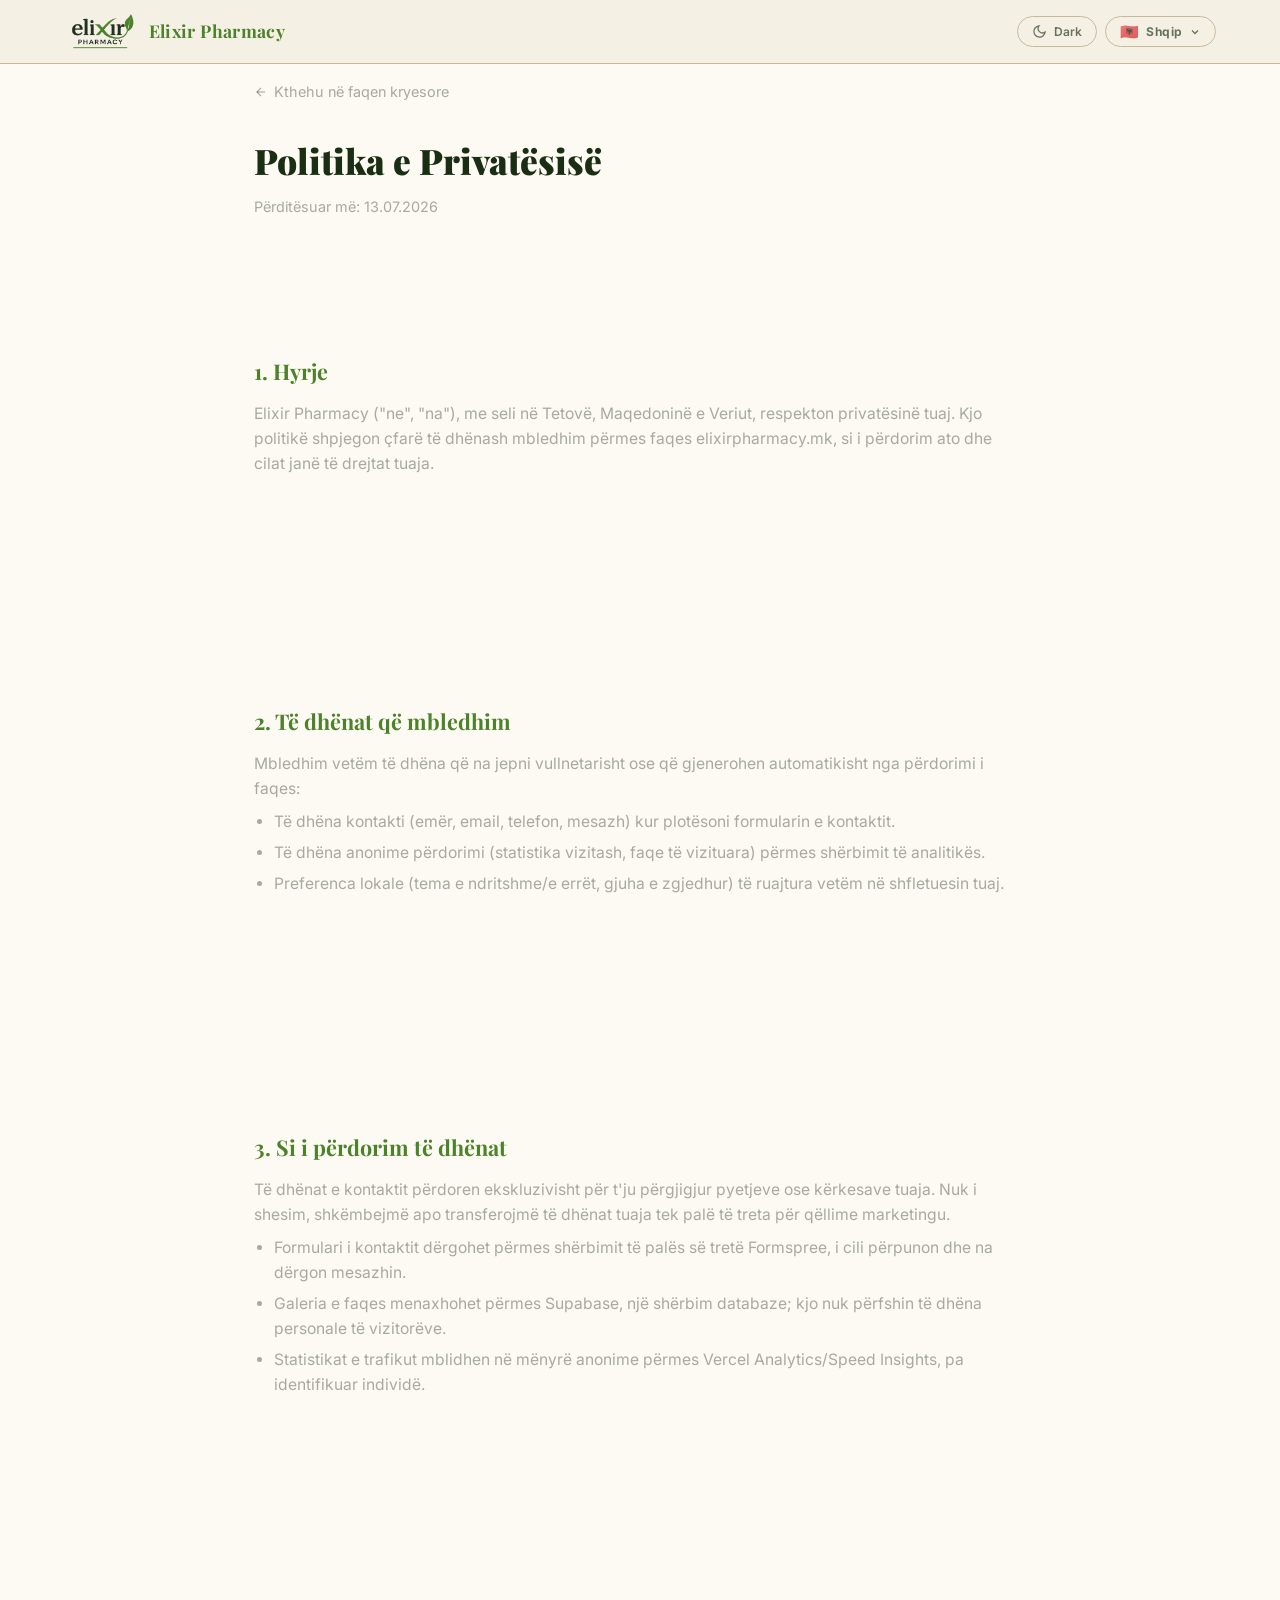
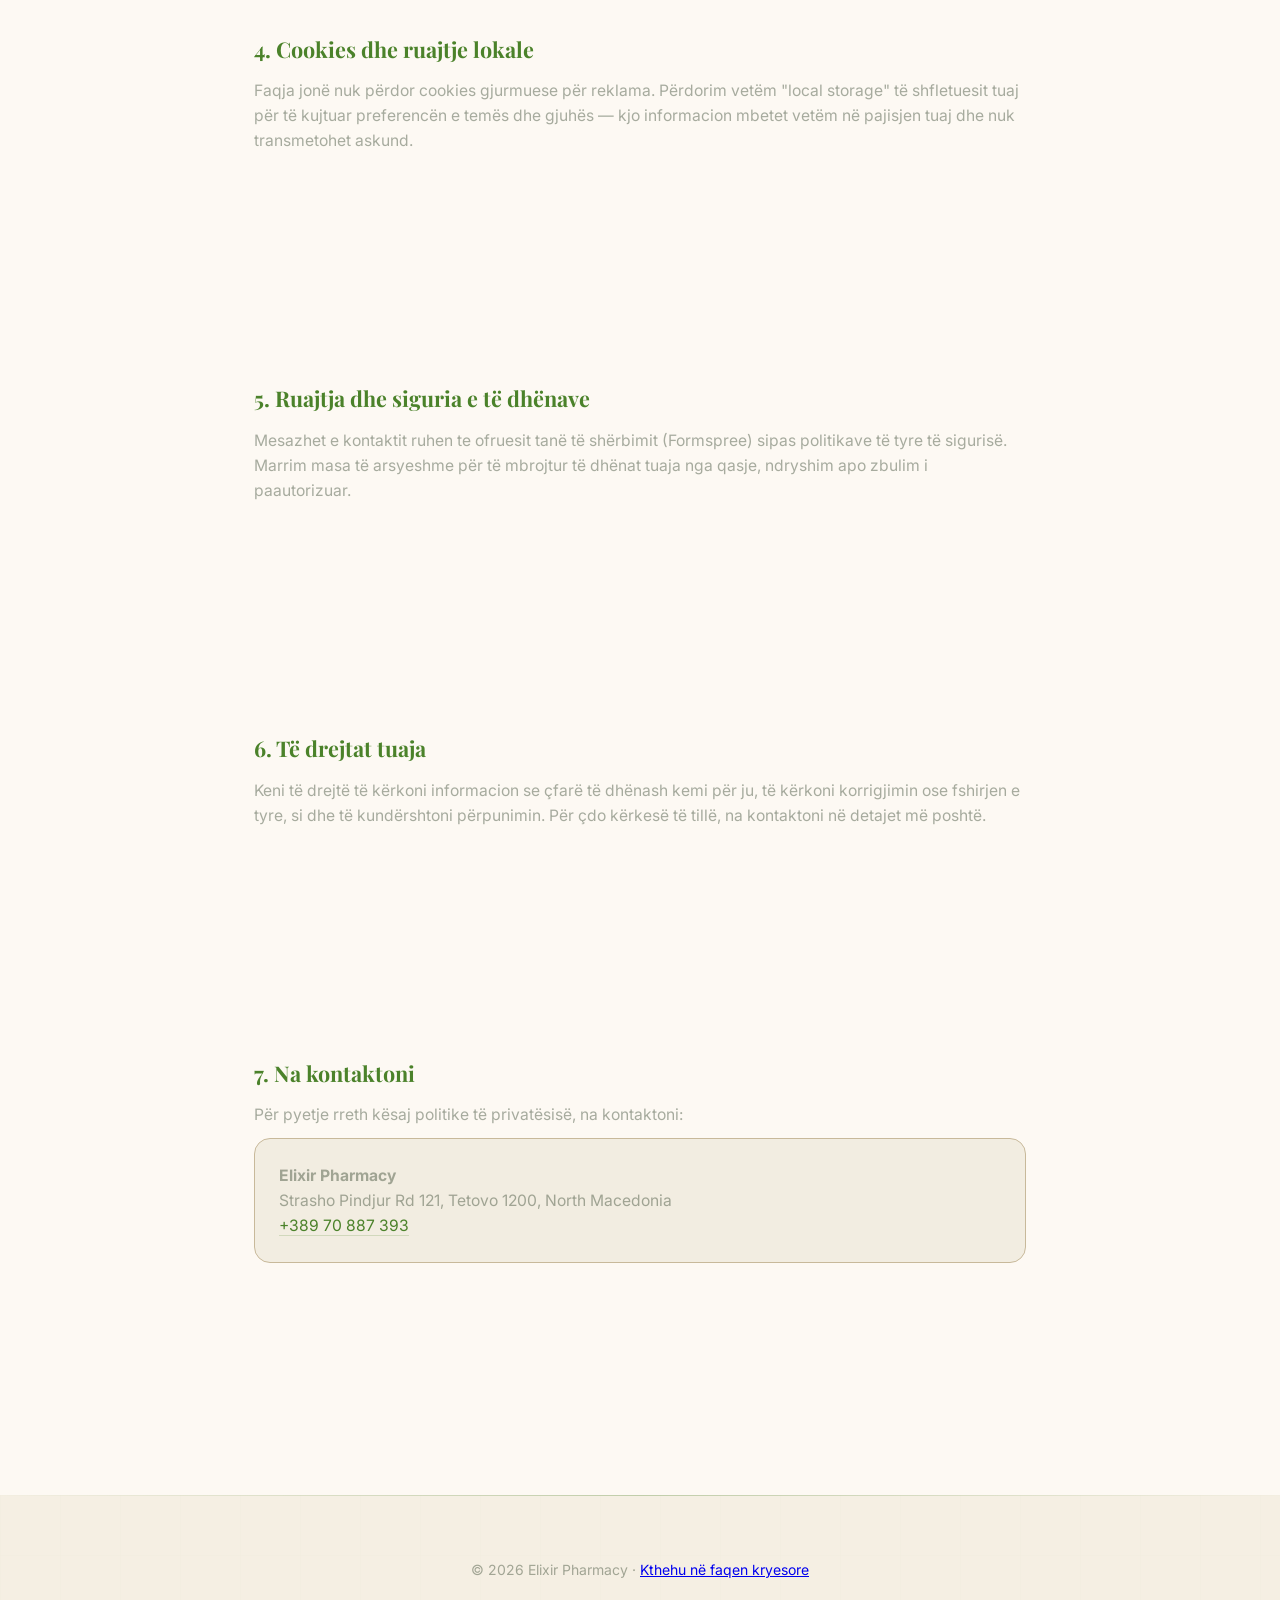
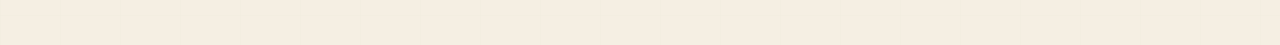
==== privacy-policy.html @ bea4450f "Create privacy-policy.html with shared CSS/JS and fixed logo" ====
<!DOCTYPE html>
<html lang="sq">
<head>
  <meta charset="UTF-8" />
  <meta name="viewport" content="width=device-width, initial-scale=1.0" />
  <title>Politika e Privatësisë | Elixir Pharmacy</title>
  <meta name="description" content="Politika e privatësisë e Elixir Pharmacy - Tetovë." />
  <link rel="canonical" href="https://elixirpharmacy.mk/privacy-policy" />
  <meta name="robots" content="index, follow" />

  <link rel="icon" type="image/png" href="/images/logo-light.png" />

  <link rel="preconnect" href="https://fonts.googleapis.com" />
  <link rel="preconnect" href="https://fonts.gstatic.com" crossorigin />
  <link href="https://fonts.googleapis.com/css2?family=Playfair+Display:wght@400;700;900&family=Inter:wght@300;400;500;600;700&display=swap" rel="stylesheet" />
  <script defer src="/_vercel/insights/script.js"></script>
  <script defer src="/_vercel/speed-insights/script.js"></script>

  <!-- Apply saved theme immediately to avoid flash -->
  <script>
    (function() {
      const t = localStorage.getItem('elixir-theme') || 'light';
      if (t === 'light') document.documentElement.classList.add('light');
    })();
  </script>

  <link rel="stylesheet" href="style.css" />
  <style>
    /* Privacy page specific styles */
    main.privacy-main {
      max-width: 820px;
      margin: 0 auto;
      padding: 80px 24px 100px;
    }
    .page-title {
      font-size: 2.2rem;
      font-weight: 900;
      margin-bottom: 6px;
    }
    .page-updated { color: var(--text-muted); font-size: 0.9rem; margin-bottom: 40px; }
    section.policy-block { margin-bottom: 36px; }
    section.policy-block h2 {
      font-family: 'Playfair Display', serif;
      font-size: 1.35rem;
      color: var(--gold);
      margin-bottom: 12px;
    }
    section.policy-block p, section.policy-block li { color: var(--text-muted); font-size: 0.98rem; }
    section.policy-block ul { padding-left: 20px; margin-top: 8px; }
    section.policy-block li { margin-bottom: 6px; }
    section.policy-block a { color: var(--gold); text-decoration: none; border-bottom: 1px solid var(--gold-tint-20); }
    section.policy-block a:hover { border-color: var(--gold); }
    .privacy-contact-card {
      background: var(--card-bg);
      border: 1px solid var(--border);
      border-radius: 16px;
      padding: 24px;
      margin-top: 10px;
    }
    .back-link {
      display: inline-flex;
      align-items: center;
      gap: 6px;
      margin-bottom: 30px;
      color: var(--text-muted);
      text-decoration: none;
      font-size: 0.9rem;
      transition: color 0.2s;
    }
    .back-link:hover { color: var(--gold); }
    @media (max-width: 600px) {
      .page-title { font-size: 1.7rem; }
    }
  </style>
</head>
<body>

<!-- NAVBAR -->
<nav id="navbar">
  <div class="nav-inner">
    <a href="/" class="nav-logo">
      <img class="logo-dark" src="images/logo-dark.png" alt="Elixir Pharmacy logo" />
      <img class="logo-light" src="images/logo-light.png" alt="Elixir Pharmacy logo" />
      <span>Elixir Pharmacy</span>
    </a>
    <div class="nav-controls">
      <button id="theme-toggle" onclick="toggleTheme()" aria-label="Toggle theme">
        <svg class="sun-icon" width="15" height="15" viewBox="0 0 24 24" fill="none" stroke="currentColor" stroke-width="2">
          <circle cx="12" cy="12" r="4"/>
          <path d="M12 2v2M12 20v2M4.93 4.93l1.41 1.41M17.66 17.66l1.41 1.41M2 12h2M20 12h2M6.34 17.66l-1.41 1.41M19.07 4.93l-1.41 1.41"/>
        </svg>
        <svg class="moon-icon" width="15" height="15" viewBox="0 0 24 24" fill="none" stroke="currentColor" stroke-width="2">
          <path d="M21 12.79A9 9 0 1 1 11.21 3 7 7 0 0 0 21 12.79z"/>
        </svg>
        <span class="theme-label" id="theme-label">Dark</span>
      </button>
      <div id="lang-dropdown">
        <button id="lang-btn" onclick="toggleLangMenu()" aria-haspopup="true" aria-expanded="false">
          <span class="flag" id="lang-flag">🇦🇱</span>
          <span class="lang-label" id="lang-current">Shqip</span>
          <svg class="chevron" viewBox="0 0 24 24" fill="none" stroke="currentColor" stroke-width="2.5"><path d="m6 9 6 6 6-6"/></svg>
        </button>
        <div id="lang-menu" role="menu">
          <button onclick="setLang('sq')" class="active" data-lang="sq"><span>🇦🇱</span> Shqip — SQ</button>
          <div class="lang-divider"></div>
          <button onclick="setLang('mk')" data-lang="mk"><span>🇲🇰</span> Македонски — MK</button>
          <div class="lang-divider"></div>
          <button onclick="setLang('en')" data-lang="en"><span>🇬🇧</span> English — EN</button>
          <div class="lang-divider"></div>
          <button onclick="setLang('tr')" data-lang="tr"><span>🇹🇷</span> Türkçe — TR</button>
        </div>
      </div>
    </div>
  </div>
</nav>

<main class="privacy-main">
  <a href="/" class="back-link">
    <svg width="14" height="14" viewBox="0 0 24 24" fill="none" stroke="currentColor" stroke-width="2"><path d="m12 19-7-7 7-7"/><path d="M19 12H5"/></svg>
    <span data-i18n="back_text"></span>
  </a>

  <h1 class="page-title font-display" data-i18n="title"></h1>
  <p class="page-updated"><span data-i18n="updated"></span> 13.07.2026</p>

  <section class="policy-block">
    <h2 data-i18n="s1_title"></h2>
    <p data-i18n="s1_body"></p>
  </section>

  <section class="policy-block">
    <h2 data-i18n="s2_title"></h2>
    <p data-i18n="s2_intro"></p>
    <ul>
      <li data-i18n="s2_li1"></li>
      <li data-i18n="s2_li2"></li>
      <li data-i18n="s2_li3"></li>
    </ul>
  </section>

  <section class="policy-block">
    <h2 data-i18n="s3_title"></h2>
    <p data-i18n="s3_body"></p>
    <ul>
      <li data-i18n="s3_li1"></li>
      <li data-i18n="s3_li2"></li>
      <li data-i18n="s3_li3"></li>
    </ul>
  </section>

  <section class="policy-block">
    <h2 data-i18n="s4_title"></h2>
    <p data-i18n="s4_body"></p>
  </section>

  <section class="policy-block">
    <h2 data-i18n="s5_title"></h2>
    <p data-i18n="s5_body"></p>
  </section>

  <section class="policy-block">
    <h2 data-i18n="s6_title"></h2>
    <p data-i18n="s6_body"></p>
  </section>

  <section class="policy-block">
    <h2 data-i18n="s7_title"></h2>
    <p data-i18n="s7_body"></p>
    <div class="privacy-contact-card">
      <p><strong>Elixir Pharmacy</strong></p>
      <p>Strasho Pindjur Rd 121, Tetovo 1200, North Macedonia</p>
      <p><a href="tel:+38970887393">+389 70 887 393</a></p>
    </div>
  </section>
</main>

<!-- FOOTER -->
<footer>
  <div class="retro-grid"></div>
  <div class="top-line"></div>
  <div class="container">
    <div class="inner">
      <p class="footer-copy">© 2026 Elixir Pharmacy · <a href="/"><span data-i18n="footer_home"></span></a></p>
    </div>
  </div>
</footer>

<script src="script.js"></script>
<script>
// ── PRIVACY-PAGE TRANSLATIONS ──────────────────────────
const T = {
  sq: {
    back_text: "Kthehu në faqen kryesore",
    title: "Politika e Privatësisë",
    updated: "Përditësuar më:",
    s1_title: "1. Hyrje",
    s1_body: "Elixir Pharmacy (\"ne\", \"na\"), me seli në Tetovë, Maqedoninë e Veriut, respekton privatësinë tuaj. Kjo politikë shpjegon çfarë të dhënash mbledhim përmes faqes elixirpharmacy.mk, si i përdorim ato dhe cilat janë të drejtat tuaja.",
    s2_title: "2. Të dhënat që mbledhim",
    s2_intro: "Mbledhim vetëm të dhëna që na jepni vullnetarisht ose që gjenerohen automatikisht nga përdorimi i faqes:",
    s2_li1: "Të dhëna kontakti (emër, email, telefon, mesazh) kur plotësoni formularin e kontaktit.",
    s2_li2: "Të dhëna anonime përdorimi (statistika vizitash, faqe të vizituara) përmes shërbimit të analitikës.",
    s2_li3: "Preferenca lokale (tema e ndritshme/e errët, gjuha e zgjedhur) të ruajtura vetëm në shfletuesin tuaj.",
    s3_title: "3. Si i përdorim të dhënat",
    s3_body: "Të dhënat e kontaktit përdoren ekskluzivisht për t'ju përgjigjur pyetjeve ose kërkesave tuaja. Nuk i shesim, shkëmbejmë apo transferojmë të dhënat tuaja tek palë të treta për qëllime marketingu.",
    s3_li1: "Formulari i kontaktit dërgohet përmes shërbimit të palës së tretë Formspree, i cili përpunon dhe na dërgon mesazhin.",
    s3_li2: "Galeria e faqes menaxhohet përmes Supabase, një shërbim databaze; kjo nuk përfshin të dhëna personale të vizitorëve.",
    s3_li3: "Statistikat e trafikut mblidhen në mënyrë anonime përmes Vercel Analytics/Speed Insights, pa identifikuar individë.",
    s4_title: "4. Cookies dhe ruajtje lokale",
    s4_body: "Faqja jonë nuk përdor cookies gjurmuese për reklama. Përdorim vetëm \"local storage\" të shfletuesit tuaj për të kujtuar preferencën e temës dhe gjuhës — kjo informacion mbetet vetëm në pajisjen tuaj dhe nuk transmetohet askund.",
    s5_title: "5. Ruajtja dhe siguria e të dhënave",
    s5_body: "Mesazhet e kontaktit ruhen te ofruesit tanë të shërbimit (Formspree) sipas politikave të tyre të sigurisë. Marrim masa të arsyeshme për të mbrojtur të dhënat tuaja nga qasje, ndryshim apo zbulim i paautorizuar.",
    s6_title: "6. Të drejtat tuaja",
    s6_body: "Keni të drejtë të kërkoni informacion se çfarë të dhënash kemi për ju, të kërkoni korrigjimin ose fshirjen e tyre, si dhe të kundërshtoni përpunimin. Për çdo kërkesë të tillë, na kontaktoni në detajet më poshtë.",
    s7_title: "7. Na kontaktoni",
    s7_body: "Për pyetje rreth kësaj politike të privatësisë, na kontaktoni:",
    footer_home: "Kthehu në faqen kryesore",
  },
  mk: {
    back_text: "Назад на почетна",
    title: "Политика за приватност",
    updated: "Последно ажурирано:",
    s1_title: "1. Вовед",
    s1_body: "Elixir Pharmacy (\"ние\"), со седиште во Тетово, Северна Македонија, ја почитува вашата приватност. Оваа политика објаснува кои податоци ги собираме преку elixirpharmacy.mk, како ги користиме и кои се вашите права.",
    s2_title: "2. Податоци што ги собираме",
    s2_intro: "Собираме само податоци што доброволно ни ги давате или кои автоматски се генерираат при користење на сајтот:",
    s2_li1: "Контакт податоци (име, е-пошта, телефон, порака) кога го пополнувате контакт формуларот.",
    s2_li2: "Анонимни податоци за користење (посети, прегледани страници) преку услуга за аналитика.",
    s2_li3: "Локални преференци (светла/темна тема, избран јазик) зачувани само во вашиот прелистувач.",
    s3_title: "3. Како ги користиме податоците",
    s3_body: "Контакт податоците се користат исклучиво за да одговориме на вашите прашања или барања. Не ги продаваме, разменуваме или пренесуваме вашите податоци на трети страни за маркетинг цели.",
    s3_li1: "Контакт формуларот се испраќа преку услугата на трета страна Formspree, која го обработува и ни го доставува пораката.",
    s3_li2: "Галеријата на сајтот се управува преку Supabase, услуга за база на податоци; ова не вклучува лични податоци на посетители.",
    s3_li3: "Статистики за сообраќај се собираат анонимно преку Vercel Analytics/Speed Insights, без идентификување поединци.",
    s4_title: "4. Колачиња и локално складирање",
    s4_body: "Нашиот сајт не користи колачиња за следење заради реклами. Користиме само „local storage“ на вашиот прелистувач за да ја запомниме преференцата за тема и јазик — овие информации остануваат само на вашиот уред.",
    s5_title: "5. Складирање и безбедност на податоците",
    s5_body: "Контакт пораките се чуваат кај нашите даватели на услуги (Formspree) согласно нивните безбедносни политики. Преземаме разумни мерки за да ги заштитиме вашите податоци од неовластен пристап, измена или обелоденување.",
    s6_title: "6. Вашите права",
    s6_body: "Имате право да побарате информации за тоа кои податоци ги имаме за вас, да побарате корекција или бришење, како и да се спротивставите на обработката. За вакво барање, контактирајте нè на деталите подолу.",
    s7_title: "7. Контактирајте нè",
    s7_body: "За прашања во врска со оваа политика за приватност, контактирајте нè:",
    footer_home: "Назад на почетна",
  },
  en: {
    back_text: "Back to homepage",
    title: "Privacy Policy",
    updated: "Last updated:",
    s1_title: "1. Introduction",
    s1_body: "Elixir Pharmacy (\"we\", \"us\"), based in Tetovo, North Macedonia, respects your privacy. This policy explains what data we collect through elixirpharmacy.mk, how we use it, and what your rights are.",
    s2_title: "2. Data we collect",
    s2_intro: "We only collect data you voluntarily provide, or that is generated automatically through normal use of the site:",
    s2_li1: "Contact details (name, email, phone, message) when you fill out the contact form.",
    s2_li2: "Anonymous usage data (visit counts, pages viewed) via an analytics service.",
    s2_li3: "Local preferences (light/dark theme, chosen language) stored only in your browser.",
    s3_title: "3. How we use your data",
    s3_body: "Contact data is used exclusively to respond to your questions or requests. We do not sell, trade, or transfer your data to third parties for marketing purposes.",
    s3_li1: "The contact form is submitted through the third-party service Formspree, which processes and delivers the message to us.",
    s3_li2: "The site's gallery is managed via Supabase, a database service; this does not involve visitors' personal data.",
    s3_li3: "Traffic statistics are collected anonymously via Vercel Analytics/Speed Insights, without identifying individuals.",
    s4_title: "4. Cookies and local storage",
    s4_body: "Our site does not use tracking cookies for advertising. We only use your browser's local storage to remember your theme and language preference — this information stays on your device and is never transmitted anywhere.",
    s5_title: "5. Data storage and security",
    s5_body: "Contact messages are stored with our service providers (Formspree) according to their own security policies. We take reasonable measures to protect your data from unauthorized access, alteration, or disclosure.",
    s6_title: "6. Your rights",
    s6_body: "You have the right to ask what data we hold about you, request its correction or deletion, and object to its processing. For any such request, contact us using the details below.",
    s7_title: "7. Contact us",
    s7_body: "For questions about this privacy policy, contact us:",
    footer_home: "Back to homepage",
  },
  tr: {
    back_text: "Ana sayfaya dön",
    title: "Gizlilik Politikası",
    updated: "Son güncelleme:",
    s1_title: "1. Giriş",
    s1_body: "Kuzey Makedonya, Tetova merkezli Elixir Pharmacy (\"biz\"), gizliliğinize saygı duyar. Bu politika, elixirpharmacy.mk üzerinden hangi verileri topladığımızı, bunları nasıl kullandığımızı ve haklarınızı açıklar.",
    s2_title: "2. Topladığımız veriler",
    s2_intro: "Yalnızca gönüllü olarak sağladığınız veya sitenin normal kullanımı sırasında otomatik olarak oluşturulan verileri toplarız:",
    s2_li1: "İletişim formunu doldurduğunuzda iletişim bilgileri (ad, e-posta, telefon, mesaj).",
    s2_li2: "Bir analitik hizmeti aracılığıyla anonim kullanım verileri (ziyaret sayıları, görüntülenen sayfalar).",
    s2_li3: "Yalnızca tarayıcınızda saklanan yerel tercihler (açık/koyu tema, seçilen dil).",
    s3_title: "3. Verilerinizi nasıl kullanıyoruz",
    s3_body: "İletişim verileri yalnızca sorularınıza veya taleplerinize yanıt vermek için kullanılır. Verilerinizi pazarlama amacıyla üçüncü taraflara satmıyor, takas etmiyor veya aktarmıyoruz.",
    s3_li1: "İletişim formu, mesajı işleyip bize ileten üçüncü taraf hizmeti Formspree aracılığıyla gönderilir.",
    s3_li2: "Sitenin galerisi, bir veritabanı hizmeti olan Supabase üzerinden yönetilir; bu, ziyaretçilerin kişisel verilerini içermez.",
    s3_li3: "Trafik istatistikleri, bireyleri tanımlamadan Vercel Analytics/Speed Insights aracılığıyla anonim olarak toplanır.",
    s4_title: "4. Çerezler ve yerel depolama",
    s4_body: "Sitemiz reklam amaçlı izleme çerezleri kullanmaz. Tema ve dil tercihinizi hatırlamak için yalnızca tarayıcınızın yerel depolamasını kullanırız — bu bilgi yalnızca cihazınızda kalır ve hiçbir yere iletilmez.",
    s5_title: "5. Veri saklama ve güvenlik",
    s5_body: "İletişim mesajları, kendi güvenlik politikalarına göre hizmet sağlayıcılarımızda (Formspree) saklanır. Verilerinizi yetkisiz erişim, değişiklik veya ifşadan korumak için makul önlemler alıyoruz.",
    s6_title: "6. Haklarınız",
    s6_body: "Sizinle ilgili hangi verileri tuttuğumuzu sorma, düzeltilmesini veya silinmesini talep etme ve işlenmesine itiraz etme hakkına sahipsiniz. Bu tür bir talep için aşağıdaki bilgilerden bize ulaşın.",
    s7_title: "7. Bize ulaşın",
    s7_body: "Bu gizlilik politikası hakkında sorularınız için bize ulaşın:",
    footer_home: "Ana sayfaya dön",
  },
};

// Initialize language from saved preference (falls back to Albanian)
const savedLang = localStorage.getItem('elixir-lang') || 'sq';
setLang(savedLang);
</script>

</body>
</html>
---- style.css ----
/* ── DARK MODE (default) ── */
:root {
  --bg:        #0a1a0f;
  --bg2:       #0f2218;
  --surface:   #162d1e;
  --surface2:  #1e3d28;
  --border:    #2a5236;
  --gold:      #c9a84c;
  --gold-dim:  #8a6f2e;
  --gold-hover:#d4b05c;
  --gold-glow: rgba(201,168,76,0.25);
  --gold-tint-10: rgba(201,168,76,0.10);
  --gold-tint-20: rgba(201,168,76,0.20);
  --gold-tint-25: rgba(201,168,76,0.25);
  --gold-tint-30: rgba(201,168,76,0.30);
  --text:      #e8f0ea;
  --text-dim:  rgba(232,240,234,0.6);
  --text-muted:rgba(232,240,234,0.35);
  --white:     #ffffff;
  --hero-overlay-from: rgba(10,26,15,0.88);
  --hero-overlay-via:  rgba(10,26,15,0.65);
  --hero-overlay-to:   rgba(10,26,15,0.35);
  --hero-fade:         #0a1a0f;
  --hero-sub-color:    rgba(255,255,255,0.88);
  --hero-title-color:  #ffffff;
  --btn-sec-border:    rgba(232,240,234,0.2);
  --btn-sec-color:     rgba(232,240,234,0.8);
  --grid-line:         rgba(201,168,76,0.05);
  --card-bg:           rgba(22,45,30,0.5);
  --card-bg-hover:     rgba(30,61,40,0.7);
  --card-bg-solid:     rgba(22,45,30,0.9);
  --input-bg:          rgba(10,26,15,0.6);
  --nav-bg:            rgba(22,45,30,0.9);
  --scrollbar-track:   #0a1a0f;
  --section-mid-1:     rgba(22,45,30,0.45);
  --section-mid-2:     rgba(15,34,24,0.9);
}

/* ── LIGHT MODE ── */
html.light {
  --bg:        #fdf9f3;
  --bg2:       #f5efe3;
  --surface:   #eee8da;
  --surface2:  #e5dccb;
  --border:    #c8b99a;
  --gold:      #4b822a;
  --gold-dim:  #3a6520;
  --gold-hover:#3d6e22;
  --gold-glow: rgba(75,130,42,0.2);
  --gold-tint-10: rgba(75,130,42,0.10);
  --gold-tint-20: rgba(75,130,42,0.20);
  --gold-tint-25: rgba(75,130,42,0.25);
  --gold-tint-30: rgba(75,130,42,0.30);
  --text:      #1a2e14;
  --text-dim:  rgba(26,46,20,0.65);
  --text-muted:rgba(26,46,20,0.38);
  --white:     #1a2e14;
  --hero-overlay-from: rgba(253,249,243,0.82);
  --hero-overlay-via:  rgba(253,249,243,0.60);
  --hero-overlay-to:   rgba(253,249,243,0.25);
  --hero-fade:         #fdf9f3;
  --hero-sub-color:    rgba(26,46,20,0.85);
  --hero-title-color:  #1a2e14;
  --btn-sec-border:    rgba(26,46,20,0.25);
  --btn-sec-color:     rgba(26,46,20,0.75);
  --grid-line:         rgba(75,130,42,0.06);
  --card-bg:           rgba(238,232,218,0.7);
  --card-bg-hover:     rgba(229,220,203,0.9);
  --card-bg-solid:     rgba(238,232,218,0.95);
  --input-bg:          rgba(253,249,243,0.8);
  --nav-bg:            rgba(245,239,227,0.92);
  --scrollbar-track:   #fdf9f3;
  --section-mid-1:     rgba(232,222,205,0.55);
  --section-mid-2:     rgba(220,210,192,0.65);
}

*, *::before, *::after { box-sizing: border-box; margin: 0; padding: 0; }

html { scroll-behavior: smooth; scroll-padding-top: 64px; }

body {
  background: var(--bg);
  color: var(--text);
  font-family: 'Inter', sans-serif;
  font-weight: 400;
  line-height: 1.6;
  overflow-x: hidden;
  transition: background 0.35s ease, color 0.35s ease;
}

.font-display { font-family: 'Playfair Display', serif; }

/* ── SCROLLBAR ── */
::-webkit-scrollbar { width: 6px; }
::-webkit-scrollbar-track { background: var(--scrollbar-track); }
::-webkit-scrollbar-thumb { background: var(--gold-dim); border-radius: 3px; }

/* ── RETRO GRID ── */
.retro-grid {
  background-image:
    linear-gradient(var(--grid-line) 1px, transparent 1px),
    linear-gradient(90deg, var(--grid-line) 1px, transparent 1px);
  background-size: 60px 60px;
}

/* ── NAVBAR ── */
#navbar {
  position: fixed;
  top: 0; left: 0; right: 0;
  z-index: 200;
  height: 64px;
  display: flex;
  align-items: center;
  background: var(--nav-bg);
  backdrop-filter: blur(16px);
  -webkit-backdrop-filter: blur(16px);
  border-bottom: 1px solid var(--border);
  transition: background 0.3s, border-color 0.3s;
}
#navbar .nav-inner {
  max-width: 1200px;
  margin: 0 auto;
  padding: 0 24px;
  width: 100%;
  display: flex;
  align-items: center;
  justify-content: space-between;
}
#navbar .nav-logo {
  display: flex;
  align-items: center;
  gap: 10px;
  text-decoration: none;
}
#navbar .nav-logo img {
  height: 36px;
  width: auto;
  object-fit: contain;
}
/* show correct logo per theme instantly via CSS */
html:not(.light) .logo-light { display: none; }
html.light        .logo-dark  { display: none; }
#navbar .nav-logo span {
  font-family: 'Playfair Display', serif;
  font-size: 1.1rem;
  font-weight: 700;
  color: var(--gold);
  letter-spacing: 0.02em;
}
.nav-links {
  display: flex;
  align-items: center;
  gap: 4px;
}
.nav-links a {
  font-family: 'Inter', sans-serif;
  font-size: 0.82rem;
  font-weight: 600;
  color: var(--text-dim);
  text-decoration: none;
  padding: 6px 12px;
  border-radius: 8px;
  transition: color 0.2s, background 0.2s;
  white-space: nowrap;
}
.nav-links a:hover { color: var(--gold); background: var(--gold-tint-10); }
@media (max-width: 860px) { .nav-links { display: none; } }
#navbar .nav-controls {
  display: flex;
  align-items: center;
  gap: 8px;
}

/* theme toggle */
#theme-toggle {
  display: flex;
  align-items: center;
  gap: 7px;
  background: transparent;
  border: 1px solid var(--border);
  border-radius: 999px;
  padding: 7px 14px;
  cursor: pointer;
  font-family: 'Inter', sans-serif;
  font-size: 12px;
  font-weight: 600;
  color: var(--text-dim);
  transition: all 0.2s;
}
#theme-toggle:hover { color: var(--gold); border-color: var(--gold); }
#theme-toggle svg { flex-shrink: 0; transition: transform 0.4s; }
html.light #theme-toggle svg.sun-icon { display: none; }
html:not(.light) #theme-toggle svg.moon-icon { display: none; }

/* language dropdown */
#lang-dropdown {
  position: relative;
}
#lang-btn {
  display: flex;
  align-items: center;
  gap: 6px;
  background: transparent;
  border: 1px solid var(--border);
  border-radius: 999px;
  padding: 7px 14px;
  cursor: pointer;
  font-family: 'Inter', sans-serif;
  font-size: 12px;
  font-weight: 700;
  letter-spacing: 0.05em;
  color: var(--text-dim);
  transition: all 0.2s;
}
#lang-btn:hover { color: var(--gold); border-color: var(--gold); }
#lang-btn .chevron {
  width: 12px; height: 12px;
  transition: transform 0.2s;
  flex-shrink: 0;
}
#lang-dropdown.open #lang-btn .chevron { transform: rotate(180deg); }
#lang-btn .flag { font-size: 15px; line-height: 1; }

#lang-menu {
  display: none;
  position: absolute;
  top: calc(100% + 8px);
  right: 0;
  background: var(--nav-bg);
  backdrop-filter: blur(16px);
  -webkit-backdrop-filter: blur(16px);
  border: 1px solid var(--border);
  border-radius: 14px;
  overflow: hidden;
  min-width: 160px;
  box-shadow: 0 12px 40px rgba(0,0,0,0.25);
  z-index: 300;
}
#lang-dropdown.open #lang-menu { display: block; }
#lang-menu button {
  display: flex;
  align-items: center;
  gap: 10px;
  width: 100%;
  padding: 11px 16px;
  background: transparent;
  border: none;
  font-family: 'Inter', sans-serif;
  font-size: 13px;
  font-weight: 600;
  color: var(--text-dim);
  cursor: pointer;
  transition: all 0.15s;
  text-align: left;
}
#lang-menu button:hover { background: var(--card-bg); color: var(--gold); }
#lang-menu button.active { color: var(--gold); }
#lang-menu button .flag { font-size: 16px; }
#lang-menu .lang-divider {
  height: 1px;
  background: var(--border);
  margin: 0;
  opacity: 0.5;
}

@media (max-width: 480px) {
  #lang-btn .lang-label { display: none; }
  #theme-toggle .theme-label { display: none; }
}

/* ── HERO ── */
#hero {
  position: relative;
  min-height: 100vh;
  display: flex;
  align-items: center;
  overflow: hidden;
  padding-top: 64px;
}
#hero img.bg {
  position: absolute;
  inset: 0;
  width: 100%;
  height: 100%;
  object-fit: cover;
}
#hero .overlay {
  position: absolute;
  inset: 0;
  background: linear-gradient(to right, var(--hero-overlay-from) 0%, var(--hero-overlay-via) 60%, var(--hero-overlay-to) 100%);
}
#hero .fade-bottom {
  position: absolute;
  bottom: 0; left: 0; right: 0;
  height: 128px;
  background: linear-gradient(to top, var(--hero-fade), transparent);
}
#hero .content {
  position: relative;
  z-index: 10;
  max-width: 1200px;
  margin: 0 auto;
  padding: 0 24px;
  width: 100%;
}
.rating-badge {
  display: inline-flex;
  align-items: center;
  gap: 10px;
  background: var(--gold-tint-10);
  backdrop-filter: blur(12px);
  border: 1px solid var(--gold-tint-20);
  border-radius: 999px;
  padding: 10px 20px;
  margin-bottom: 32px;
  animation: pulse-glow 3s ease-in-out infinite;
}
.stars { display: flex; gap: 2px; }
.star-icon { width: 16px; height: 16px; fill: var(--gold); color: var(--gold); }
.rating-num { font-size: 14px; font-weight: 700; color: var(--gold); letter-spacing: 0.05em; }
.rating-count { font-size: 12px; color: var(--text-dim); }

@keyframes pulse-glow {
  0%, 100% { box-shadow: 0 0 0 0 transparent; }
  50% { box-shadow: 0 0 20px 4px var(--gold-tint-20); }
}

h1.hero-title {
  font-family: 'Playfair Display', serif;
  font-size: clamp(3rem, 8vw, 6rem);
  font-weight: 900;
  line-height: 0.95;
  margin-bottom: 24px;
  color: var(--hero-title-color);
  text-shadow: 0 2px 20px rgba(0,0,0,0.3);
}
h1.hero-title span { color: var(--gold); }
.hero-sub {
  font-size: clamp(1rem, 2vw, 1.25rem);
  font-weight: 300;
  color: var(--hero-sub-color);
  max-width: 520px;
  margin-bottom: 40px;
  line-height: 1.7;
  text-shadow: 0 1px 8px rgba(0,0,0,0.25);
}
.hero-btns { display: flex; flex-wrap: wrap; gap: 16px; }
.btn-primary {
  display: inline-flex;
  align-items: center;
  gap: 10px;
  background: var(--gold);
  color: var(--bg);
  padding: 16px 32px;
  font-size: 1rem;
  font-weight: 700;
  border-radius: 999px;
  text-decoration: none;
  transition: all 0.3s;
}
.btn-primary:hover {
  background: var(--gold-hover);
  transform: scale(1.04);
  box-shadow: 0 8px 30px var(--gold-glow);
}
.btn-secondary {
  display: inline-flex;
  align-items: center;
  gap: 8px;
  border: 2px solid var(--btn-sec-border);
  color: var(--btn-sec-color);
  padding: 16px 32px;
  font-size: 1rem;
  font-weight: 500;
  border-radius: 999px;
  text-decoration: none;
  transition: all 0.3s;
}
.btn-secondary:hover {
  border-color: var(--gold);
  color: var(--gold);
}

/* ── SECTIONS ── */
section { position: relative; padding: 96px 0; overflow: hidden; }
.container { max-width: 1200px; margin: 0 auto; padding: 0 24px; }
.section-bg-1 {
  background: linear-gradient(to bottom, var(--bg) 0%, var(--section-mid-1) 50%, var(--bg) 100%);
}
.section-bg-2 {
  background: linear-gradient(to bottom, var(--bg) 0%, var(--section-mid-2) 50%, var(--bg) 100%);
}
.section-header { text-align: center; margin-bottom: 64px; }
.section-header h2 {
  font-family: 'Playfair Display', serif;
  font-size: clamp(2rem, 5vw, 3.5rem);
  font-weight: 700;
  color: var(--text);
}
.divider {
  width: 96px;
  height: 2px;
  background: var(--gold);
  margin: 24px auto 0;
}

/* ── ABOUT ── */
.about-text {
  position: relative;
  max-width: 720px;
  margin: 0 auto;
  text-align: center;
}
.about-text p {
  font-size: 1.1rem;
  color: var(--text-dim);
  line-height: 1.8;
  font-weight: 300;
}
.about-deco-1 {
  position: absolute;
  top: -32px; left: -32px;
  width: 96px; height: 96px;
  border: 1px solid var(--gold-tint-10);
  border-radius: 50%;
}
.about-deco-2 {
  position: absolute;
  bottom: -32px; right: -32px;
  width: 128px; height: 128px;
  border: 1px solid var(--gold-tint-10);
  border-radius: 50%;
}

.about-line {
  width: 64px; height: 2px;
  background: var(--gold-tint-30);
  margin: 32px auto 0;
}
.services-grid {
  display: grid;
  grid-template-columns: repeat(auto-fill, minmax(280px, 1fr));
  gap: 24px;
  max-width: 1100px;
  margin: 0 auto;
}
.service-card {
  position: relative;
  background: var(--card-bg);
  backdrop-filter: blur(8px);
  border: 1px solid var(--border);
  border-radius: 20px;
  padding: 32px;
  transition: all 0.4s;
  overflow: hidden;
}
.service-card:hover {
  background: var(--card-bg-hover);
  border-color: var(--gold-tint-30);
  transform: translateY(-4px);
  box-shadow: 0 20px 40px rgba(0,0,0,0.15), 0 0 0 1px var(--gold-tint-10);
}
.service-icon {
  display: inline-flex;
  align-items: center;
  justify-content: center;
  width: 56px; height: 56px;
  background: var(--gold-tint-10);
  border-radius: 14px;
  color: var(--gold);
  margin-bottom: 24px;
  transition: all 0.3s;
}
.service-card:hover .service-icon {
  background: var(--gold-tint-20);
  transform: scale(1.1);
}
.service-card h3 {
  font-family: 'Playfair Display', serif;
  font-size: 1.15rem;
  font-weight: 700;
  color: var(--text);
  margin-bottom: 12px;
  transition: color 0.3s;
}
.service-card:hover h3 { color: var(--gold); }
.service-card p { color: var(--text-dim); font-size: 0.95rem; line-height: 1.7; }
.service-bar {
  position: absolute;
  bottom: 0; left: 32px; right: 32px;
  height: 2px;
  background: var(--gold);
  transform: scaleX(0);
  transform-origin: left;
  transition: transform 0.5s;
}
.service-card:hover .service-bar { transform: scaleX(1); }

/* ── WHY US / STATS ── */
.stats-grid {
  display: grid;
  grid-template-columns: repeat(2, 1fr);
  gap: 24px;
  max-width: 900px;
  margin: 0 auto;
}
@media (min-width: 768px) {
  .stats-grid { grid-template-columns: repeat(4, 1fr); }
}
.stat-card {
  text-align: center;
  background: var(--card-bg);
  border: 1px solid var(--border);
  border-radius: 20px;
  padding: 32px 16px;
  transition: all 0.4s;
}
.stat-card:hover {
  background: var(--card-bg-hover);
  border-color: var(--gold-tint-30);
  transform: translateY(-4px);
}
.stat-icon {
  display: inline-flex;
  align-items: center;
  justify-content: center;
  width: 56px; height: 56px;
  background: var(--gold-tint-10);
  border-radius: 14px;
  color: var(--gold);
  margin-bottom: 24px;
  transition: all 0.3s;
}
.stat-card:hover .stat-icon { background: var(--gold-tint-20); transform: scale(1.1); }
.stat-num {
  font-family: 'Playfair Display', serif;
  font-size: 2.5rem;
  font-weight: 700;
  color: var(--gold);
  margin-bottom: 8px;
  text-shadow: 0 0 20px var(--gold-tint-20);
}
.stat-label { color: var(--text-dim); font-size: 0.875rem; line-height: 1.5; }

/* ── REVIEWS ── */
.reviews-hero { display: flex; flex-direction: column; align-items: center; margin-bottom: 64px; }
.big-rating {
  position: relative;
  font-family: 'Playfair Display', serif;
  font-size: clamp(5rem, 12vw, 8rem);
  font-weight: 700;
  color: var(--gold);
  text-shadow: 0 0 40px var(--gold-tint-30);
}
.big-rating::before {
  content: '';
  position: absolute;
  inset: -32px;
  border: 2px solid var(--gold-tint-10);
  border-radius: 50%;
}
.big-stars { display: flex; gap: 6px; margin-top: 16px; }
.big-star { width: 24px; height: 24px; fill: var(--gold); color: var(--gold); }
.reviews-grid {
  display: grid;
  grid-template-columns: repeat(auto-fill, minmax(300px, 1fr));
  gap: 24px;
  max-width: 1100px;
  margin: 0 auto;
}
.review-card {
  position: relative;
  background: var(--card-bg);
  backdrop-filter: blur(8px);
  border: 1px solid var(--border);
  border-radius: 20px;
  padding: 32px;
  transition: border-color 0.3s;
}
.review-card:hover { border-color: var(--gold-tint-25); }
.review-quote-icon {
  position: absolute;
  top: 24px; right: 24px;
  width: 40px; height: 40px;
  color: var(--gold-tint-20);
}
.review-stars { display: flex; gap: 4px; margin-bottom: 16px; }
.rev-star { width: 20px; height: 20px; fill: var(--gold); color: var(--gold); }
.review-text {
  color: var(--text-dim);
  font-size: 1rem;
  line-height: 1.7;
  font-style: italic;
  margin-bottom: 24px;
}
.reviewer {
  display: flex;
  align-items: center;
  gap: 12px;
}
.reviewer img {
  width: 40px; height: 40px;
  border-radius: 50%;
  object-fit: cover;
}
.reviewer-name { font-weight: 600; color: var(--text); font-size: 0.95rem; }

/* ── GALLERY SLIDESHOW ── */
.gallery-slideshow {
  position: relative;
  max-width: 860px;
  margin: 0 auto;
}
.gallery-slide-track {
  position: relative;
  width: 100%;
  aspect-ratio: 16/9;
  border-radius: 20px;
  overflow: hidden;
  border: 1px solid var(--border);
  background: var(--card-bg);
  user-select: none;
  -webkit-user-select: none;
  touch-action: pan-y pinch-zoom;
}
@media (max-width: 640px) {
  .gallery-slide-track { aspect-ratio: 1/1; border-radius: 14px; }
}
.gallery-slide {
  position: absolute;
  inset: 0;
  opacity: 0;
  transition: opacity 0.45s ease, transform 0.45s ease;
  transform: translateX(100%);
  pointer-events: none;
  will-change: transform, opacity;
}
.gallery-slide.active {
  opacity: 1;
  transform: translateX(0);
  pointer-events: auto;
}
.gallery-slide.exit-left {
  opacity: 0;
  transform: translateX(-100%);
}
.gallery-slide.exit-right {
  opacity: 0;
  transform: translateX(100%);
}
.gallery-slide img {
  width: 100%;
  height: 100%;
  object-fit: contain;
  background: var(--card-bg);
  display: block;
  pointer-events: none;
  -webkit-user-drag: none;
}
.gallery-slide .gallery-remove {
  position: absolute;
  top: 12px; right: 12px;
  width: 36px; height: 36px;
  border-radius: 50%;
  background: rgba(0,0,0,0.6);
  border: none;
  color: #fff;
  font-size: 16px;
  cursor: pointer;
  display: none;
  align-items: center;
  justify-content: center;
  transition: background 0.2s;
  z-index: 5;
}
.gallery-slide .gallery-remove:hover { background: rgba(200,40,40,0.85); }

/* arrows */
.gallery-arrow {
  position: absolute;
  top: 50%;
  transform: translateY(-50%);
  z-index: 10;
  width: 44px; height: 44px;
  border-radius: 50%;
  background: rgba(0,0,0,0.45);
  backdrop-filter: blur(8px);
  -webkit-backdrop-filter: blur(8px);
  border: 1px solid rgba(255,255,255,0.25);
  color: #fff;
  display: flex;
  align-items: center;
  justify-content: center;
  cursor: pointer;
  transition: background 0.2s, border-color 0.2s;
  -webkit-tap-highlight-color: transparent;
  touch-action: manipulation;
}
html.light .gallery-arrow {
  background: rgba(255,255,255,0.75);
  border-color: rgba(0,0,0,0.15);
  color: #1a2e14;
}
.gallery-arrow:hover,
.gallery-arrow:active { background: var(--gold); border-color: var(--gold); color: #fff; }
.gallery-arrow-left  { left: 12px; }
.gallery-arrow-right { right: 12px; }
@media (max-width: 640px) {
  .gallery-arrow { width: 52px; height: 52px; }
  .gallery-arrow svg { width: 22px; height: 22px; }
}

/* dots */
.gallery-dots {
  display: flex;
  justify-content: center;
  gap: 8px;
  margin-top: 16px;
  flex-wrap: wrap;
  padding: 4px 0;
}
.gallery-dot {
  width: 8px; height: 8px;
  border-radius: 50%;
  background: var(--border);
  border: none;
  cursor: pointer;
  transition: all 0.25s;
  padding: 0;
  position: relative;
  -webkit-tap-highlight-color: transparent;
  touch-action: manipulation;
}
.gallery-dot::after {
  content: '';
  position: absolute;
  inset: -10px;
}
.gallery-dot.active {
  background: var(--gold);
  transform: scale(1.4);
}
@media (max-width: 640px) {
  .gallery-dot { width: 10px; height: 10px; }
  .gallery-dots { gap: 10px; margin-top: 14px; }
}

/* counter */
.gallery-counter {
  text-align: center;
  margin-top: 10px;
  font-size: 0.8rem;
  color: var(--text-muted);
  letter-spacing: 0.05em;
}
/* empty state */
.gallery-empty {
  text-align: center;
  padding: 64px 24px;
  color: var(--text-muted);
  font-size: 0.95rem;
  border: 2px dashed var(--border);
  border-radius: 20px;
  max-width: 860px;
  margin: 0 auto;
}
/* upload button */
.gallery-upload-btn {
  display: inline-flex;
  align-items: center;
  gap: 8px;
  margin: 0 auto 32px;
  background: var(--gold-tint-10);
  border: 1px dashed var(--gold);
  border-radius: 12px;
  padding: 12px 24px;
  color: var(--gold);
  font-family: 'Inter', sans-serif;
  font-size: 0.9rem;
  font-weight: 600;
  cursor: pointer;
  transition: all 0.2s;
}
.gallery-upload-btn:hover { background: var(--gold-tint-20); }
#gallery-file-input { display: none; }

.gallery-uploading {
  display: inline-flex;
  align-items: center;
  gap: 8px;
  color: var(--text-muted);
  font-size: 0.875rem;
  padding: 8px 0;
}
@keyframes spin { to { transform: rotate(360deg); } }
.gallery-uploading svg { animation: spin 0.8s linear infinite; }
.gallery-caption {
  position: absolute;
  bottom: 0; left: 0; right: 0;
  padding: 12px 16px;
  background: linear-gradient(transparent, rgba(0,0,0,0.55));
  color: #fff;
  font-size: 0.9rem;
  border-radius: 0 0 14px 14px;
  text-align: center;
  pointer-events: none;
}
.gallery-caption:empty { display: none; }
.gallery-admin-link {
  display: inline-flex;
  align-items: center;
  gap: 6px;
  background: transparent;
  border: none;
  color: var(--text-muted);
  font-family: 'Inter', sans-serif;
  font-size: 0.78rem;
  font-weight: 500;
  cursor: pointer;
  padding: 4px 8px;
  border-radius: 6px;
  transition: color 0.2s;
}
.gallery-admin-link:hover { color: var(--text-dim); }

.gallery-logout-btn {
  display: inline-flex;
  align-items: center;
  gap: 6px;
  background: transparent;
  border: 1px solid var(--border);
  color: var(--text-muted);
  font-family: 'Inter', sans-serif;
  font-size: 0.78rem;
  font-weight: 500;
  cursor: pointer;
  padding: 6px 14px;
  border-radius: 999px;
  margin-left: 12px;
  transition: all 0.2s;
}
.gallery-logout-btn:hover { color: var(--text); border-color: var(--text-dim); }

.stat-card-clickable {
  cursor: pointer;
}
.stat-card-clickable:hover {
  border-color: var(--gold);
}
.stat-hint {
  font-size: 0.72rem;
  color: var(--gold);
  margin-top: 6px;
  opacity: 0.8;
  letter-spacing: 0.03em;
}

/* ── HOURS MODAL ── */
.hours-modal-box {
  max-width: 380px;
}
.hours-modal-header {
  display: flex;
  align-items: center;
  justify-content: space-between;
  margin-bottom: 24px;
}
.hours-modal-header h3 { margin-bottom: 0; }
.hours-close-btn {
  background: transparent;
  border: 1px solid var(--border);
  border-radius: 8px;
  width: 34px; height: 34px;
  display: flex;
  align-items: center;
  justify-content: center;
  cursor: pointer;
  color: var(--text-dim);
  transition: all 0.2s;
  flex-shrink: 0;
}
.hours-close-btn:hover { border-color: var(--gold); color: var(--gold); }
.hours-table { display: flex; flex-direction: column; gap: 2px; }
.hours-row {
  display: flex;
  align-items: center;
  justify-content: space-between;
  padding: 11px 14px;
  border-radius: 10px;
  font-size: 0.9rem;
  transition: background 0.15s;
}
.hours-row:hover { background: var(--card-bg); }
.hours-row span:first-child { color: var(--text); font-weight: 500; }
.hours-time { color: var(--gold); font-weight: 700; font-family: 'Inter', monospace; }
.hours-row-sunday .hours-time { color: var(--text-dim); }
.hours-row-today {
  background: var(--gold-tint-10);
  border: 1px solid var(--gold-tint-20);
}
.hours-row-today span:first-child { color: var(--gold); }
.hours-row-today .hours-time { color: var(--gold); }
.admin-modal-overlay {
  display: none;
  position: fixed;
  inset: 0;
  z-index: 500;
  background: rgba(0,0,0,0.55);
  backdrop-filter: blur(6px);
  align-items: center;
  justify-content: center;
}
.admin-modal-overlay.open { display: flex; }
.admin-modal-box {
  background: var(--bg);
  border: 1px solid var(--border);
  border-radius: 20px;
  padding: 36px;
  width: 100%;
  max-width: 400px;
  margin: 24px;
  box-shadow: 0 24px 60px rgba(0,0,0,0.35);
}
.admin-modal-box h3 {
  font-family: 'Playfair Display', serif;
  font-size: 1.4rem;
  font-weight: 700;
  margin-bottom: 8px;
  color: var(--text);
}
.admin-modal-box p {
  font-size: 0.875rem;
  color: var(--text-muted);
  margin-bottom: 20px;
}
.admin-error {
  color: #e05555 !important;
  font-size: 0.82rem !important;
  margin-bottom: 12px !important;
  margin-top: -4px;
  display: none;
}
.admin-error.visible { display: block; }
.admin-modal-btns {
  display: flex;
  gap: 10px;
  margin-top: 4px;
}
.admin-modal-btns .btn-submit { flex: 1; margin-top: 0; }
.admin-cancel-btn {
  flex: 1;
  display: inline-flex;
  align-items: center;
  justify-content: center;
  background: transparent;
  border: 1px solid var(--border);
  border-radius: 10px;
  padding: 12px 24px;
  font-family: 'Inter', sans-serif;
  font-size: 0.9rem;
  font-weight: 600;
  color: var(--text-dim);
  cursor: pointer;
  transition: all 0.2s;
}
.admin-cancel-btn:hover { border-color: var(--text-dim); color: var(--text); }

/* ── CONTACT ── */
.contact-grid {
  display: grid;
  grid-template-columns: 1fr;
  gap: 32px;
  max-width: 900px;
  margin: 0 auto;
}
@media (min-width: 768px) { .contact-grid { grid-template-columns: 1fr 1fr; } }
.contact-info-stack { display: flex; flex-direction: column; gap: 20px; }
.contact-card {
  background: var(--card-bg);
  border: 1px solid var(--border);
  border-radius: 20px;
  padding: 28px;
}
.contact-card-row { display: flex; align-items: flex-start; gap: 16px; }
.contact-icon {
  width: 56px; height: 56px;
  background: var(--gold-tint-10);
  border-radius: 14px;
  display: flex;
  align-items: center;
  justify-content: center;
  flex-shrink: 0;
  color: var(--gold);
}
.contact-label { font-size: 0.8rem; color: var(--text-muted); margin-bottom: 4px; }
.contact-value { font-family: 'Playfair Display', serif; font-size: 1.5rem; font-weight: 700; }
.contact-value a { color: var(--gold); text-decoration: none; transition: opacity 0.2s; }
.contact-value a:hover { opacity: 0.8; }
.contact-address { font-size: 1rem; color: var(--text); font-weight: 500; }
.contact-address-sub { font-size: 0.875rem; color: var(--text-muted); margin-top: 4px; }
.directions-link {
  display: inline-flex;
  align-items: center;
  gap: 6px;
  color: var(--gold);
  text-decoration: none;
  font-weight: 500;
  font-size: 0.9rem;
  margin-top: 12px;
  transition: opacity 0.2s;
}
.directions-link:hover { opacity: 0.75; }
/* form */
.contact-form-card {
  background: var(--card-bg);
  border: 1px solid var(--border);
  border-radius: 20px;
  padding: 32px;
}
.contact-form-card h3 {
  font-family: 'Playfair Display', serif;
  font-size: 1.5rem;
  font-weight: 700;
  margin-bottom: 24px;
}
.form-field {
  width: 100%;
  padding: 12px 16px;
  background: var(--input-bg);
  border: 1px solid var(--border);
  border-radius: 12px;
  color: var(--text);
  font-family: 'Inter', sans-serif;
  font-size: 0.95rem;
  outline: none;
  transition: border-color 0.2s, box-shadow 0.2s;
  margin-bottom: 12px;
  display: block;
}
.form-field::placeholder { color: var(--text-muted); }
.form-field:focus {
  border-color: var(--gold);
  box-shadow: 0 0 0 3px rgba(201,168,76,0.15);
}
textarea.form-field { resize: none; }
.btn-submit {
  width: 100%;
  display: inline-flex;
  align-items: center;
  justify-content: center;
  gap: 8px;
  background: var(--gold);
  color: var(--bg);
  border: none;
  border-radius: 10px;
  padding: 12px 24px;
  font-family: 'Inter', sans-serif;
  font-size: 0.9rem;
  font-weight: 700;
  cursor: pointer;
  transition: all 0.3s;
  margin-top: 4px;
}
.btn-submit:hover {
  background: var(--gold-hover);
  box-shadow: 0 8px 25px var(--gold-glow);
}

.form-feedback {
  display: flex;
  align-items: center;
  gap: 10px;
  padding: 14px 16px;
  border-radius: 12px;
  font-size: 0.9rem;
  font-weight: 500;
  margin-top: 12px;
}
.form-feedback-success {
  background: rgba(75,130,42,0.12);
  border: 1px solid rgba(75,130,42,0.3);
  color: #4b822a;
}
html:not(.light) .form-feedback-success {
  background: rgba(75,130,42,0.15);
  border-color: rgba(75,130,42,0.35);
  color: #7dba52;
}
.form-feedback-error {
  background: rgba(220,53,53,0.1);
  border: 1px solid rgba(220,53,53,0.25);
  color: #c03030;
}
html:not(.light) .form-feedback-error {
  background: rgba(220,53,53,0.12);
  color: #e06060;
}
.btn-submit:disabled {
  opacity: 0.65;
  cursor: not-allowed;
}
.map-placeholder {
  height: 384px;
  background: rgba(22,45,30,0.4);
  border: 1px solid var(--border);
  border-radius: 20px;
  max-width: 900px;
  margin: 0 auto;
  display: flex;
  align-items: center;
  justify-content: center;
  color: var(--text-muted);
  font-size: 0.9rem;
}

/* ── FOOTER ── */
footer {
  position: relative;
  padding: 64px 0;
  background: var(--bg2);
  overflow: hidden;
}
footer .top-line {
  position: absolute;
  top: 0; left: 0; right: 0;
  height: 1px;
  background: linear-gradient(to right, transparent, var(--gold-tint-30), transparent);
}
footer .retro-grid {
  position: absolute;
  inset: 0;
  opacity: 0.15;
}
footer .inner {
  position: relative;
  z-index: 10;
  text-align: center;
}
footer h2 {
  font-family: 'Playfair Display', serif;
  font-size: clamp(2rem, 5vw, 3rem);
  font-weight: 700;
  color: var(--gold);
  margin-bottom: 24px;
}
.footer-links {
  display: flex;
  flex-wrap: wrap;
  align-items: center;
  justify-content: center;
  gap: 24px;
  margin-bottom: 32px;
  color: var(--text-dim);
}
.footer-links a {
  display: flex;
  align-items: center;
  gap: 8px;
  color: var(--text-dim);
  text-decoration: none;
  transition: color 0.2s;
}
.footer-links a:hover { color: var(--gold); }
.footer-divider {
  width: 64px; height: 2px;
  background: var(--gold-tint-30);
  margin: 0 auto 24px;
}
.footer-copy { color: var(--text-muted); font-size: 0.875rem; }
.footer-credit-link {
  color: var(--text-muted);
  text-decoration: none;
  transition: color 0.2s;
}
.footer-credit-link:hover { color: var(--gold); }

.footer-social {
  display: flex;
  align-items: center;
  justify-content: center;
  gap: 12px;
  margin-bottom: 20px;
}
.footer-social-link {
  display: inline-flex;
  align-items: center;
  gap: 7px;
  color: var(--text-dim);
  text-decoration: none;
  font-size: 0.875rem;
  font-weight: 500;
  padding: 8px 16px;
  border: 1px solid var(--border);
  border-radius: 999px;
  transition: all 0.2s;
}
.footer-social-link:hover {
  color: var(--gold);
  border-color: var(--gold);
  background: var(--gold-tint-10);
}

/* ── FLOATING CTA ── */
#floating-cta {
  position: fixed;
  bottom: 24px;
  right: 24px;
  z-index: 50;
  display: flex;
  flex-direction: column;
  gap: 12px;
}
.float-btn {
  width: 56px; height: 56px;
  border-radius: 50%;
  display: flex;
  align-items: center;
  justify-content: center;
  box-shadow: 0 4px 20px rgba(0,0,0,0.3);
  transition: all 0.3s;
  text-decoration: none;
}
.float-btn:hover { transform: scale(1.1); }
.float-wa { background: #25d366; color: white; }
.float-phone {
  background: var(--gold);
  color: var(--bg);
  animation: pulse-glow 3s ease-in-out infinite;
}

/* ── SVG ICONS ── */
svg { display: inline-block; vertical-align: middle; }

/* ── ANIMATIONS ── */
.animate-in {
  opacity: 0;
  transform: translateY(32px);
  transition: opacity 0.7s ease-out, transform 0.7s ease-out;
}
.animate-in.visible {
  opacity: 1;
  transform: translateY(0);
}

/* ── RESPONSIVE ── */
@media (max-width: 640px) {
  .hero-btns { flex-direction: column; }
  .btn-primary, .btn-secondary { justify-content: center; }
}

/* ── ADMIN GRID ── */
#gallery-admin-grid {
  display: grid;
  grid-template-columns: repeat(auto-fill, minmax(160px, 1fr));
  gap: 12px;
  padding: 8px 0 16px;
}
.admin-grid-item {
  position: relative;
  aspect-ratio: 1/1;
  border-radius: 12px;
  overflow: hidden;
  cursor: pointer;
  border: 2px solid transparent;
  transition: border-color 0.2s, transform 0.15s, box-shadow 0.2s;
}
.admin-grid-item:hover { border-color: var(--gold); box-shadow: 0 4px 16px rgba(0,0,0,0.18); }
.admin-grid-item.dragging { opacity: 0.4; transform: scale(0.96); }
.admin-grid-item.drag-over { border-color: var(--gold); transform: scale(1.04); }
.admin-grid-item img {
  width: 100%; height: 100%;
  object-fit: cover;
  pointer-events: none;
  -webkit-user-drag: none;
}
.admin-grid-caption {
  position: absolute;
  bottom: 0; left: 0; right: 0;
  padding: 6px 8px;
  background: linear-gradient(transparent, rgba(0,0,0,0.6));
  color: #fff;
  font-size: 0.75rem;
  text-align: center;
  white-space: nowrap;
  overflow: hidden;
  text-overflow: ellipsis;
}
.admin-grid-drag-handle {
  position: absolute;
  top: 6px; left: 6px;
  background: rgba(0,0,0,0.45);
  border-radius: 6px;
  padding: 3px 5px;
  color: #fff;
  font-size: 0.7rem;
  cursor: grab;
  user-select: none;
}

/* ── EDIT PHOTO MODAL ── */
#edit-photo-modal {
  display: none;
  position: fixed; inset: 0;
  background: rgba(0,0,0,0.65);
  z-index: 9999;
  align-items: center;
  justify-content: center;
}
#edit-photo-modal.open { display: flex; }
.edit-photo-box {
  background: var(--card-bg);
  border-radius: 18px;
  padding: 24px;
  width: 92%;
  max-width: 460px;
  display: flex;
  flex-direction: column;
  gap: 12px;
  max-height: 90vh;
  overflow-y: auto;
}
.edit-photo-preview {
  width: 100%;
  aspect-ratio: 16/9;
  object-fit: cover;
  border-radius: 10px;
}
.edit-photo-label {
  font-size: 0.75rem;
  color: var(--text-dim);
  margin-bottom: -6px;
}
.edit-photo-input {
  padding: 10px 12px;
  border-radius: 8px;
  border: 1px solid var(--border);
  background: var(--bg);
  color: var(--text);
  font-size: 0.9rem;
  width: 100%;
  box-sizing: border-box;
}
.edit-photo-actions {
  display: flex;
  gap: 10px;
  margin-top: 4px;
}
.edit-photo-save {
  flex: 1; padding: 11px;
  border-radius: 8px; border: none;
  background: var(--gold); color: #fff;
  font-weight: 600; cursor: pointer;
}
.edit-photo-delete {
  padding: 11px 18px;
  border-radius: 8px;
  border: 1px solid #c0392b;
  background: transparent;
  color: #c0392b;
  font-weight: 600; cursor: pointer;
}
.edit-photo-cancel {
  padding: 11px 18px;
  border-radius: 8px;
  border: 1px solid var(--border);
  background: transparent;
  color: var(--text);
  cursor: pointer;
}
.edit-replace-btn {
  padding: 9px;
  border-radius: 8px;
  border: 1px solid var(--border);
  background: transparent;
  color: var(--text);
  cursor: pointer;
  font-size: 0.85rem;
  text-align: center;
}

/* ── PRIVACY POLICY PAGE STYLES ── */
main.privacy-main {
  max-width: 820px;
  margin: 0 auto;
  padding: 60px 24px 100px;
}
.page-title {
  font-size: 2.2rem;
  font-weight: 900;
  margin-bottom: 6px;
}
.page-updated {
  color: var(--text-muted);
  font-size: 0.9rem;
  margin-bottom: 40px;
}
section.policy-block {
  margin-bottom: 36px;
}
section.policy-block h2 {
  font-family: 'Playfair Display', serif;
  font-size: 1.35rem;
  color: var(--gold);
  margin-bottom: 12px;
}
section.policy-block p,
section.policy-block li {
  color: var(--text-dim);
  font-size: 0.98rem;
}
section.policy-block ul {
  padding-left: 20px;
  margin-top: 8px;
}
section.policy-block li {
  margin-bottom: 6px;
}
section.policy-block a {
  color: var(--gold);
  text-decoration: none;
  border-bottom: 1px solid var(--gold-tint-20);
}
section.policy-block a:hover {
  border-color: var(--gold);
}
.privacy-contact-card {
  background: var(--card-bg);
  border: 1px solid var(--border);
  border-radius: 16px;
  padding: 24px;
  margin-top: 10px;
}
.back-link {
  display: inline-flex;
  align-items: center;
  gap: 6px;
  margin-bottom: 30px;
  color: var(--text-dim);
  text-decoration: none;
  font-size: 0.9rem;
}
.back-link:hover {
  color: var(--gold);
}

@media (max-width: 600px) {
  .page-title { font-size: 1.7rem; }
}
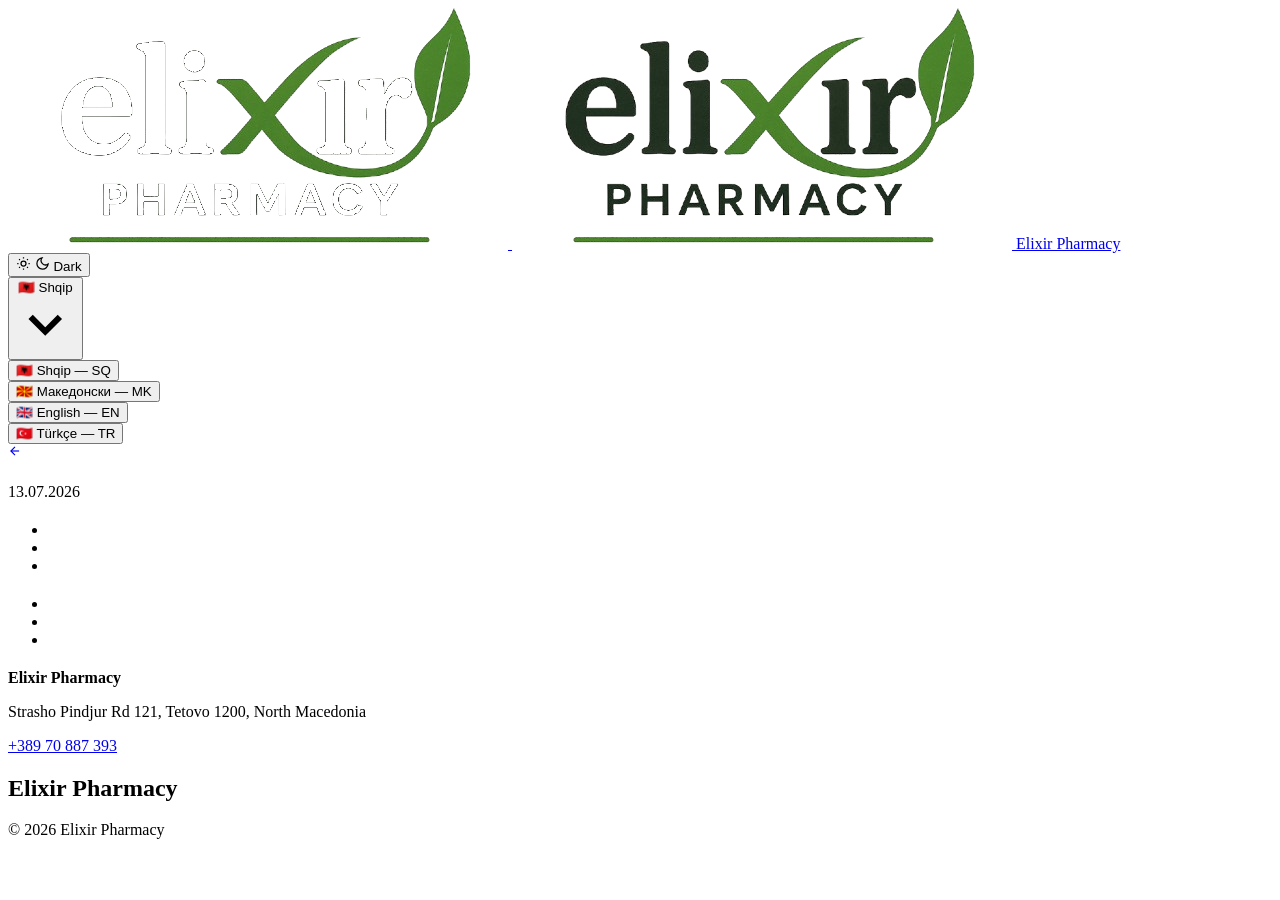
==== commit 51f14643: "Add files via upload" ====
--- a/privacy-policy.html
+++ b/privacy-policy.html
@@ -24,58 +24,12 @@
     })();
   </script>
 
-  <link rel="stylesheet" href="style.css" />
-  <style>
-    /* Privacy page specific styles */
-    main.privacy-main {
-      max-width: 820px;
-      margin: 0 auto;
-      padding: 80px 24px 100px;
-    }
-    .page-title {
-      font-size: 2.2rem;
-      font-weight: 900;
-      margin-bottom: 6px;
-    }
-    .page-updated { color: var(--text-muted); font-size: 0.9rem; margin-bottom: 40px; }
-    section.policy-block { margin-bottom: 36px; }
-    section.policy-block h2 {
-      font-family: 'Playfair Display', serif;
-      font-size: 1.35rem;
-      color: var(--gold);
-      margin-bottom: 12px;
-    }
-    section.policy-block p, section.policy-block li { color: var(--text-muted); font-size: 0.98rem; }
-    section.policy-block ul { padding-left: 20px; margin-top: 8px; }
-    section.policy-block li { margin-bottom: 6px; }
-    section.policy-block a { color: var(--gold); text-decoration: none; border-bottom: 1px solid var(--gold-tint-20); }
-    section.policy-block a:hover { border-color: var(--gold); }
-    .privacy-contact-card {
-      background: var(--card-bg);
-      border: 1px solid var(--border);
-      border-radius: 16px;
-      padding: 24px;
-      margin-top: 10px;
-    }
-    .back-link {
-      display: inline-flex;
-      align-items: center;
-      gap: 6px;
-      margin-bottom: 30px;
-      color: var(--text-muted);
-      text-decoration: none;
-      font-size: 0.9rem;
-      transition: color 0.2s;
-    }
-    .back-link:hover { color: var(--gold); }
-    @media (max-width: 600px) {
-      .page-title { font-size: 1.7rem; }
-    }
-  </style>
+  <link rel="stylesheet" href="css/style.css">
+  <link rel="stylesheet" href="css/privacy.css">
 </head>
 <body>
 
-<!-- NAVBAR -->
+<!-- NAVBAR (identical markup to index.html so it reuses the same shared CSS/JS) -->
 <nav id="navbar">
   <div class="nav-inner">
     <a href="/" class="nav-logo">
@@ -85,7 +39,7 @@
     </a>
     <div class="nav-controls">
       <button id="theme-toggle" onclick="toggleTheme()" aria-label="Toggle theme">
-        <svg class="sun-icon" width="15" height="15" viewBox="0 0 24 24" fill="none" stroke="currentColor" stroke-width="2">
+        <svg class="sun-icon" id="theme-icon" width="15" height="15" viewBox="0 0 24 24" fill="none" stroke="currentColor" stroke-width="2">
           <circle cx="12" cy="12" r="4"/>
           <path d="M12 2v2M12 20v2M4.93 4.93l1.41 1.41M17.66 17.66l1.41 1.41M2 12h2M20 12h2M6.34 17.66l-1.41 1.41M19.07 4.93l-1.41 1.41"/>
         </svg>
@@ -98,23 +52,33 @@
         <button id="lang-btn" onclick="toggleLangMenu()" aria-haspopup="true" aria-expanded="false">
           <span class="flag" id="lang-flag">🇦🇱</span>
           <span class="lang-label" id="lang-current">Shqip</span>
-          <svg class="chevron" viewBox="0 0 24 24" fill="none" stroke="currentColor" stroke-width="2.5"><path d="m6 9 6 6 6-6"/></svg>
+          <svg class="chevron" viewBox="0 0 24 24" fill="none" stroke="currentColor" stroke-width="2.5">
+            <path d="m6 9 6 6 6-6"/>
+          </svg>
         </button>
         <div id="lang-menu" role="menu">
-          <button onclick="setLang('sq')" class="active" data-lang="sq"><span>🇦🇱</span> Shqip — SQ</button>
+          <button onclick="setLang('sq')" class="active" data-lang="sq">
+            <span class="flag">🇦🇱</span> Shqip — SQ
+          </button>
           <div class="lang-divider"></div>
-          <button onclick="setLang('mk')" data-lang="mk"><span>🇲🇰</span> Македонски — MK</button>
+          <button onclick="setLang('mk')" data-lang="mk">
+            <span class="flag">🇲🇰</span> Македонски — MK
+          </button>
           <div class="lang-divider"></div>
-          <button onclick="setLang('en')" data-lang="en"><span>🇬🇧</span> English — EN</button>
+          <button onclick="setLang('en')" data-lang="en">
+            <span class="flag">🇬🇧</span> English — EN
+          </button>
           <div class="lang-divider"></div>
-          <button onclick="setLang('tr')" data-lang="tr"><span>🇹🇷</span> Türkçe — TR</button>
+          <button onclick="setLang('tr')" data-lang="tr">
+            <span class="flag">🇹🇷</span> Türkçe — TR
+          </button>
         </div>
       </div>
     </div>
   </div>
 </nav>
 
-<main class="privacy-main">
+<main class="policy-main">
   <a href="/" class="back-link">
     <svg width="14" height="14" viewBox="0 0 24 24" fill="none" stroke="currentColor" stroke-width="2"><path d="m12 19-7-7 7-7"/><path d="M19 12H5"/></svg>
     <span data-i18n="back_text"></span>
@@ -166,7 +130,7 @@
   <section class="policy-block">
     <h2 data-i18n="s7_title"></h2>
     <p data-i18n="s7_body"></p>
-    <div class="privacy-contact-card">
+    <div class="contact-card">
       <p><strong>Elixir Pharmacy</strong></p>
       <p>Strasho Pindjur Rd 121, Tetovo 1200, North Macedonia</p>
       <p><a href="tel:+38970887393">+389 70 887 393</a></p>
@@ -174,131 +138,22 @@
   </section>
 </main>
 
-<!-- FOOTER -->
+<!-- FOOTER (matches index.html) -->
 <footer>
   <div class="retro-grid"></div>
   <div class="top-line"></div>
   <div class="container">
     <div class="inner">
-      <p class="footer-copy">© 2026 Elixir Pharmacy · <a href="/"><span data-i18n="footer_home"></span></a></p>
+      <h2>Elixir Pharmacy</h2>
+      <div class="footer-divider"></div>
+      <p class="footer-copy"><a href="/" class="footer-credit-link" data-i18n="footer_home"></a></p>
+      <div class="footer-divider"></div>
+      <p class="footer-copy">© 2026 Elixir Pharmacy</p>
     </div>
   </div>
 </footer>
 
-<script src="script.js"></script>
-<script>
-// ── PRIVACY-PAGE TRANSLATIONS ──────────────────────────
-const T = {
-  sq: {
-    back_text: "Kthehu në faqen kryesore",
-    title: "Politika e Privatësisë",
-    updated: "Përditësuar më:",
-    s1_title: "1. Hyrje",
-    s1_body: "Elixir Pharmacy (\"ne\", \"na\"), me seli në Tetovë, Maqedoninë e Veriut, respekton privatësinë tuaj. Kjo politikë shpjegon çfarë të dhënash mbledhim përmes faqes elixirpharmacy.mk, si i përdorim ato dhe cilat janë të drejtat tuaja.",
-    s2_title: "2. Të dhënat që mbledhim",
-    s2_intro: "Mbledhim vetëm të dhëna që na jepni vullnetarisht ose që gjenerohen automatikisht nga përdorimi i faqes:",
-    s2_li1: "Të dhëna kontakti (emër, email, telefon, mesazh) kur plotësoni formularin e kontaktit.",
-    s2_li2: "Të dhëna anonime përdorimi (statistika vizitash, faqe të vizituara) përmes shërbimit të analitikës.",
-    s2_li3: "Preferenca lokale (tema e ndritshme/e errët, gjuha e zgjedhur) të ruajtura vetëm në shfletuesin tuaj.",
-    s3_title: "3. Si i përdorim të dhënat",
-    s3_body: "Të dhënat e kontaktit përdoren ekskluzivisht për t'ju përgjigjur pyetjeve ose kërkesave tuaja. Nuk i shesim, shkëmbejmë apo transferojmë të dhënat tuaja tek palë të treta për qëllime marketingu.",
-    s3_li1: "Formulari i kontaktit dërgohet përmes shërbimit të palës së tretë Formspree, i cili përpunon dhe na dërgon mesazhin.",
-    s3_li2: "Galeria e faqes menaxhohet përmes Supabase, një shërbim databaze; kjo nuk përfshin të dhëna personale të vizitorëve.",
-    s3_li3: "Statistikat e trafikut mblidhen në mënyrë anonime përmes Vercel Analytics/Speed Insights, pa identifikuar individë.",
-    s4_title: "4. Cookies dhe ruajtje lokale",
-    s4_body: "Faqja jonë nuk përdor cookies gjurmuese për reklama. Përdorim vetëm \"local storage\" të shfletuesit tuaj për të kujtuar preferencën e temës dhe gjuhës — kjo informacion mbetet vetëm në pajisjen tuaj dhe nuk transmetohet askund.",
-    s5_title: "5. Ruajtja dhe siguria e të dhënave",
-    s5_body: "Mesazhet e kontaktit ruhen te ofruesit tanë të shërbimit (Formspree) sipas politikave të tyre të sigurisë. Marrim masa të arsyeshme për të mbrojtur të dhënat tuaja nga qasje, ndryshim apo zbulim i paautorizuar.",
-    s6_title: "6. Të drejtat tuaja",
-    s6_body: "Keni të drejtë të kërkoni informacion se çfarë të dhënash kemi për ju, të kërkoni korrigjimin ose fshirjen e tyre, si dhe të kundërshtoni përpunimin. Për çdo kërkesë të tillë, na kontaktoni në detajet më poshtë.",
-    s7_title: "7. Na kontaktoni",
-    s7_body: "Për pyetje rreth kësaj politike të privatësisë, na kontaktoni:",
-    footer_home: "Kthehu në faqen kryesore",
-  },
-  mk: {
-    back_text: "Назад на почетна",
-    title: "Политика за приватност",
-    updated: "Последно ажурирано:",
-    s1_title: "1. Вовед",
-    s1_body: "Elixir Pharmacy (\"ние\"), со седиште во Тетово, Северна Македонија, ја почитува вашата приватност. Оваа политика објаснува кои податоци ги собираме преку elixirpharmacy.mk, како ги користиме и кои се вашите права.",
-    s2_title: "2. Податоци што ги собираме",
-    s2_intro: "Собираме само податоци што доброволно ни ги давате или кои автоматски се генерираат при користење на сајтот:",
-    s2_li1: "Контакт податоци (име, е-пошта, телефон, порака) кога го пополнувате контакт формуларот.",
-    s2_li2: "Анонимни податоци за користење (посети, прегледани страници) преку услуга за аналитика.",
-    s2_li3: "Локални преференци (светла/темна тема, избран јазик) зачувани само во вашиот прелистувач.",
-    s3_title: "3. Како ги користиме податоците",
-    s3_body: "Контакт податоците се користат исклучиво за да одговориме на вашите прашања или барања. Не ги продаваме, разменуваме или пренесуваме вашите податоци на трети страни за маркетинг цели.",
-    s3_li1: "Контакт формуларот се испраќа преку услугата на трета страна Formspree, која го обработува и ни го доставува пораката.",
-    s3_li2: "Галеријата на сајтот се управува преку Supabase, услуга за база на податоци; ова не вклучува лични податоци на посетители.",
-    s3_li3: "Статистики за сообраќај се собираат анонимно преку Vercel Analytics/Speed Insights, без идентификување поединци.",
-    s4_title: "4. Колачиња и локално складирање",
-    s4_body: "Нашиот сајт не користи колачиња за следење заради реклами. Користиме само „local storage“ на вашиот прелистувач за да ја запомниме преференцата за тема и јазик — овие информации остануваат само на вашиот уред.",
-    s5_title: "5. Складирање и безбедност на податоците",
-    s5_body: "Контакт пораките се чуваат кај нашите даватели на услуги (Formspree) согласно нивните безбедносни политики. Преземаме разумни мерки за да ги заштитиме вашите податоци од неовластен пристап, измена или обелоденување.",
-    s6_title: "6. Вашите права",
-    s6_body: "Имате право да побарате информации за тоа кои податоци ги имаме за вас, да побарате корекција или бришење, како и да се спротивставите на обработката. За вакво барање, контактирајте нè на деталите подолу.",
-    s7_title: "7. Контактирајте нè",
-    s7_body: "За прашања во врска со оваа политика за приватност, контактирајте нè:",
-    footer_home: "Назад на почетна",
-  },
-  en: {
-    back_text: "Back to homepage",
-    title: "Privacy Policy",
-    updated: "Last updated:",
-    s1_title: "1. Introduction",
-    s1_body: "Elixir Pharmacy (\"we\", \"us\"), based in Tetovo, North Macedonia, respects your privacy. This policy explains what data we collect through elixirpharmacy.mk, how we use it, and what your rights are.",
-    s2_title: "2. Data we collect",
-    s2_intro: "We only collect data you voluntarily provide, or that is generated automatically through normal use of the site:",
-    s2_li1: "Contact details (name, email, phone, message) when you fill out the contact form.",
-    s2_li2: "Anonymous usage data (visit counts, pages viewed) via an analytics service.",
-    s2_li3: "Local preferences (light/dark theme, chosen language) stored only in your browser.",
-    s3_title: "3. How we use your data",
-    s3_body: "Contact data is used exclusively to respond to your questions or requests. We do not sell, trade, or transfer your data to third parties for marketing purposes.",
-    s3_li1: "The contact form is submitted through the third-party service Formspree, which processes and delivers the message to us.",
-    s3_li2: "The site's gallery is managed via Supabase, a database service; this does not involve visitors' personal data.",
-    s3_li3: "Traffic statistics are collected anonymously via Vercel Analytics/Speed Insights, without identifying individuals.",
-    s4_title: "4. Cookies and local storage",
-    s4_body: "Our site does not use tracking cookies for advertising. We only use your browser's local storage to remember your theme and language preference — this information stays on your device and is never transmitted anywhere.",
-    s5_title: "5. Data storage and security",
-    s5_body: "Contact messages are stored with our service providers (Formspree) according to their own security policies. We take reasonable measures to protect your data from unauthorized access, alteration, or disclosure.",
-    s6_title: "6. Your rights",
-    s6_body: "You have the right to ask what data we hold about you, request its correction or deletion, and object to its processing. For any such request, contact us using the details below.",
-    s7_title: "7. Contact us",
-    s7_body: "For questions about this privacy policy, contact us:",
-    footer_home: "Back to homepage",
-  },
-  tr: {
-    back_text: "Ana sayfaya dön",
-    title: "Gizlilik Politikası",
-    updated: "Son güncelleme:",
-    s1_title: "1. Giriş",
-    s1_body: "Kuzey Makedonya, Tetova merkezli Elixir Pharmacy (\"biz\"), gizliliğinize saygı duyar. Bu politika, elixirpharmacy.mk üzerinden hangi verileri topladığımızı, bunları nasıl kullandığımızı ve haklarınızı açıklar.",
-    s2_title: "2. Topladığımız veriler",
-    s2_intro: "Yalnızca gönüllü olarak sağladığınız veya sitenin normal kullanımı sırasında otomatik olarak oluşturulan verileri toplarız:",
-    s2_li1: "İletişim formunu doldurduğunuzda iletişim bilgileri (ad, e-posta, telefon, mesaj).",
-    s2_li2: "Bir analitik hizmeti aracılığıyla anonim kullanım verileri (ziyaret sayıları, görüntülenen sayfalar).",
-    s2_li3: "Yalnızca tarayıcınızda saklanan yerel tercihler (açık/koyu tema, seçilen dil).",
-    s3_title: "3. Verilerinizi nasıl kullanıyoruz",
-    s3_body: "İletişim verileri yalnızca sorularınıza veya taleplerinize yanıt vermek için kullanılır. Verilerinizi pazarlama amacıyla üçüncü taraflara satmıyor, takas etmiyor veya aktarmıyoruz.",
-    s3_li1: "İletişim formu, mesajı işleyip bize ileten üçüncü taraf hizmeti Formspree aracılığıyla gönderilir.",
-    s3_li2: "Sitenin galerisi, bir veritabanı hizmeti olan Supabase üzerinden yönetilir; bu, ziyaretçilerin kişisel verilerini içermez.",
-    s3_li3: "Trafik istatistikleri, bireyleri tanımlamadan Vercel Analytics/Speed Insights aracılığıyla anonim olarak toplanır.",
-    s4_title: "4. Çerezler ve yerel depolama",
-    s4_body: "Sitemiz reklam amaçlı izleme çerezleri kullanmaz. Tema ve dil tercihinizi hatırlamak için yalnızca tarayıcınızın yerel depolamasını kullanırız — bu bilgi yalnızca cihazınızda kalır ve hiçbir yere iletilmez.",
-    s5_title: "5. Veri saklama ve güvenlik",
-    s5_body: "İletişim mesajları, kendi güvenlik politikalarına göre hizmet sağlayıcılarımızda (Formspree) saklanır. Verilerinizi yetkisiz erişim, değişiklik veya ifşadan korumak için makul önlemler alıyoruz.",
-    s6_title: "6. Haklarınız",
-    s6_body: "Sizinle ilgili hangi verileri tuttuğumuzu sorma, düzeltilmesini veya silinmesini talep etme ve işlenmesine itiraz etme hakkına sahipsiniz. Bu tür bir talep için aşağıdaki bilgilerden bize ulaşın.",
-    s7_title: "7. Bize ulaşın",
-    s7_body: "Bu gizlilik politikası hakkında sorularınız için bize ulaşın:",
-    footer_home: "Ana sayfaya dön",
-  },
-};
-
-// Initialize language from saved preference (falls back to Albanian)
-const savedLang = localStorage.getItem('elixir-lang') || 'sq';
-setLang(savedLang);
-</script>
-
+<script src="js/privacy-i18n.js"></script>
+<script src="js/theme-lang.js"></script>
 </body>
-</html>+</html>
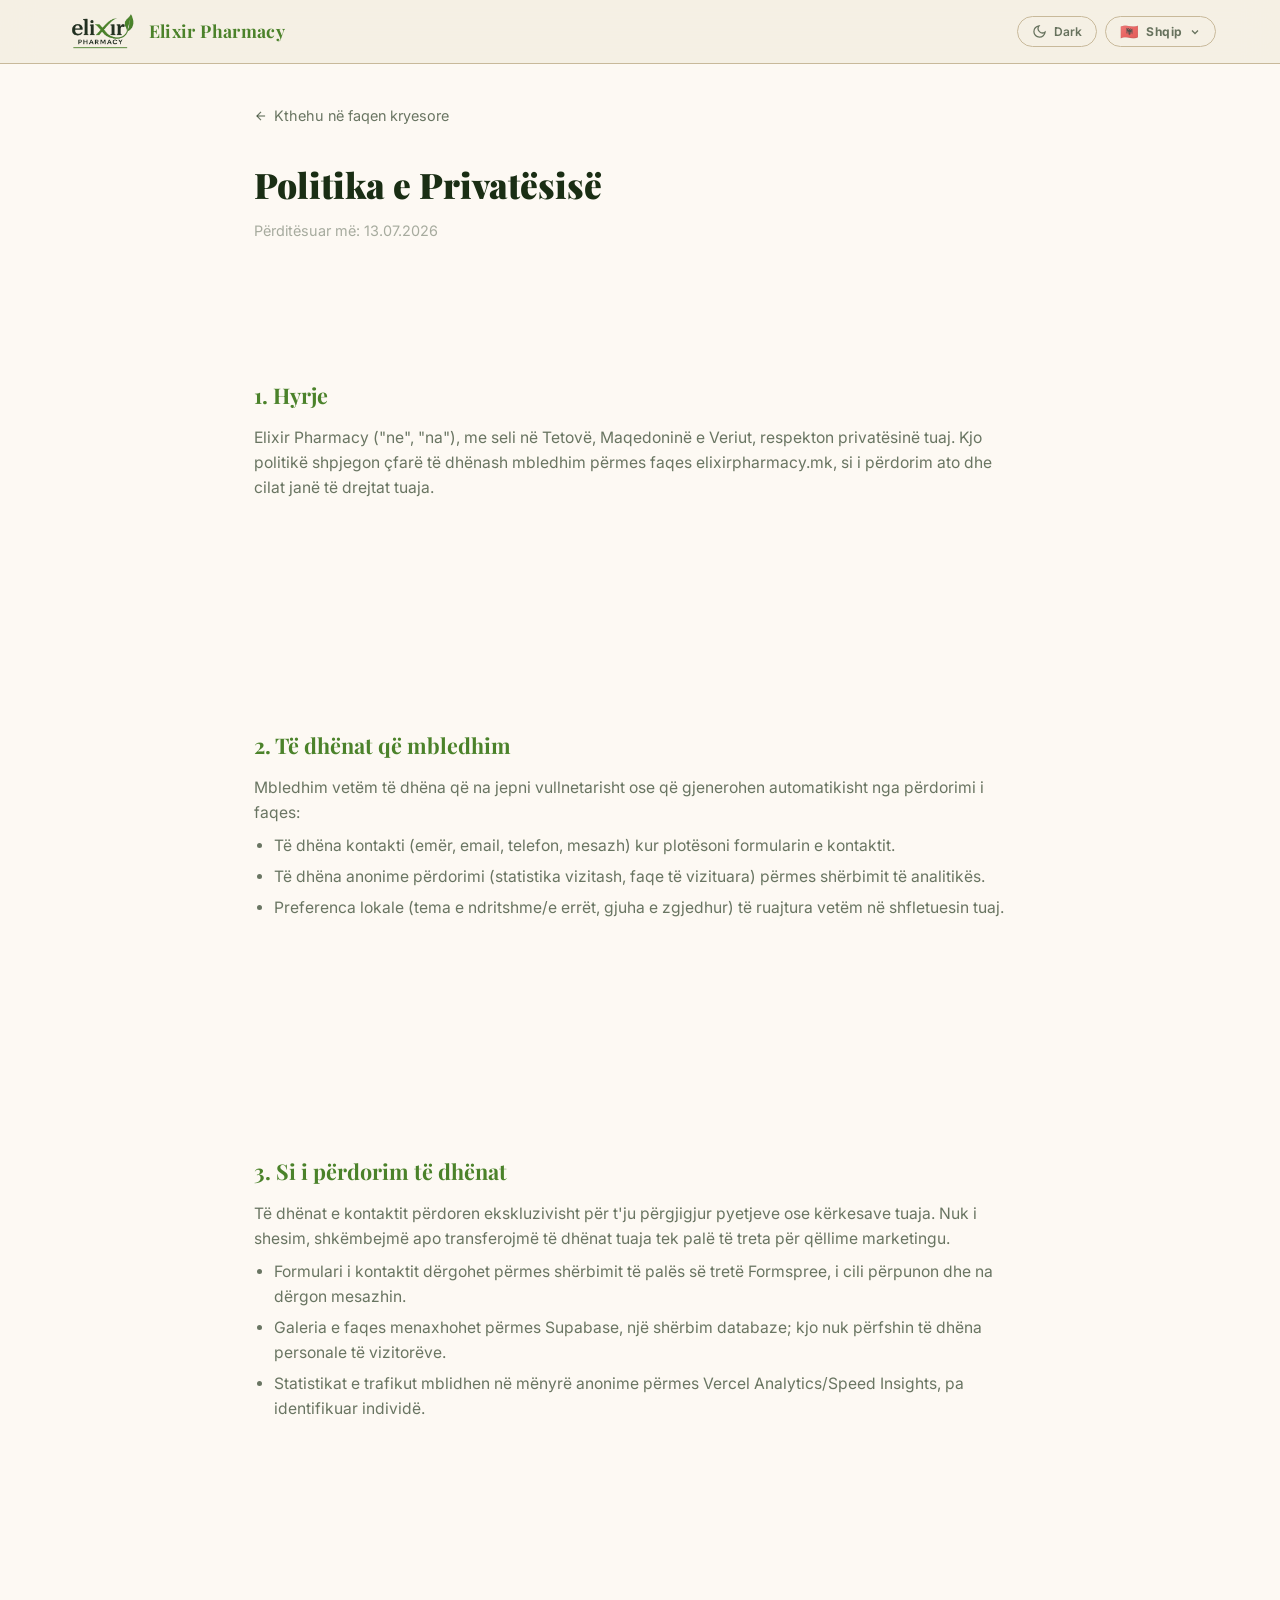
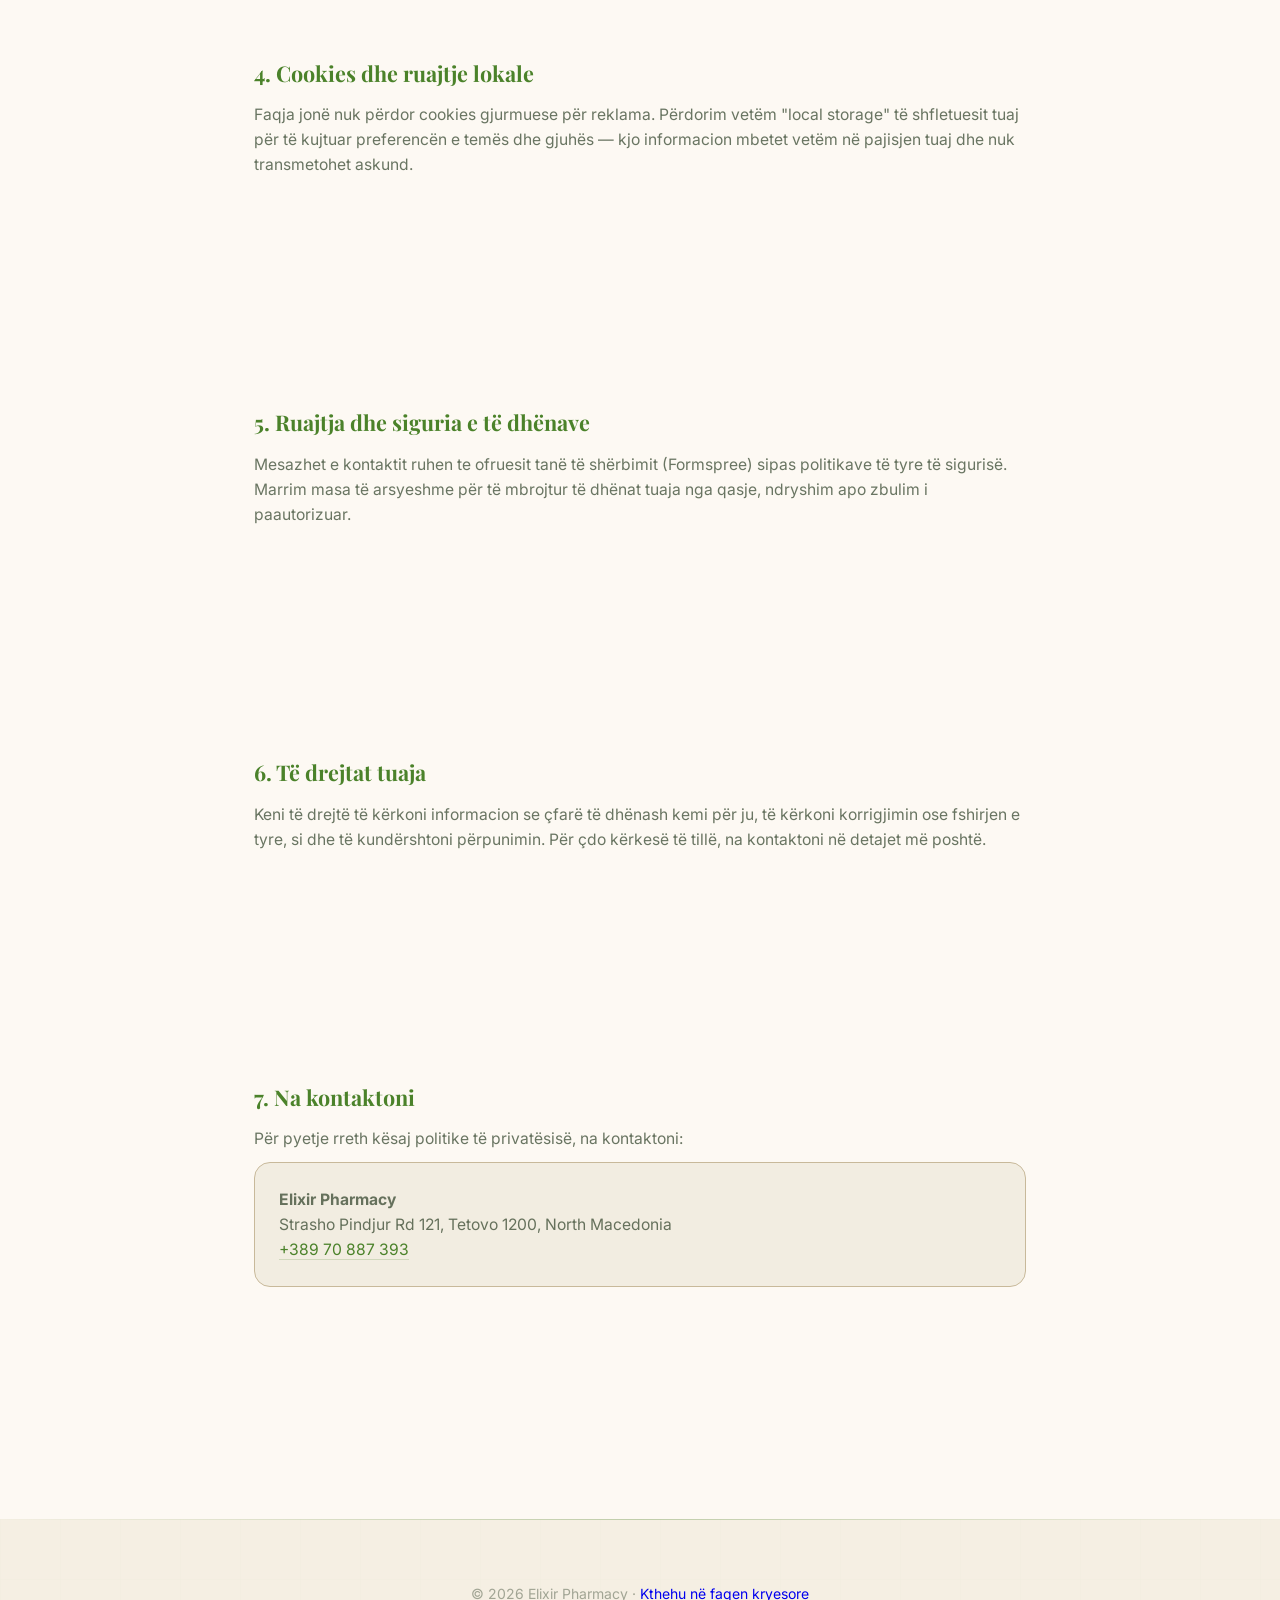
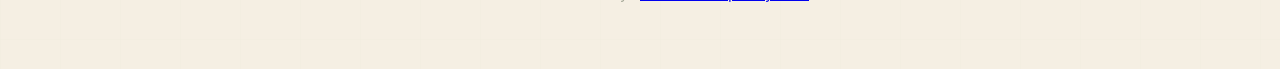
==== commit 48628f04: "Add files via upload" ====
--- a/privacy-policy.html
+++ b/privacy-policy.html
@@ -24,12 +24,11 @@
     })();
   </script>
 
-  <link rel="stylesheet" href="css/style.css">
-  <link rel="stylesheet" href="css/privacy.css">
+  <link rel="stylesheet" href="style.css" />
 </head>
 <body>
 
-<!-- NAVBAR (identical markup to index.html so it reuses the same shared CSS/JS) -->
+<!-- NAVBAR -->
 <nav id="navbar">
   <div class="nav-inner">
     <a href="/" class="nav-logo">
@@ -39,7 +38,7 @@
     </a>
     <div class="nav-controls">
       <button id="theme-toggle" onclick="toggleTheme()" aria-label="Toggle theme">
-        <svg class="sun-icon" id="theme-icon" width="15" height="15" viewBox="0 0 24 24" fill="none" stroke="currentColor" stroke-width="2">
+        <svg class="sun-icon" width="15" height="15" viewBox="0 0 24 24" fill="none" stroke="currentColor" stroke-width="2">
           <circle cx="12" cy="12" r="4"/>
           <path d="M12 2v2M12 20v2M4.93 4.93l1.41 1.41M17.66 17.66l1.41 1.41M2 12h2M20 12h2M6.34 17.66l-1.41 1.41M19.07 4.93l-1.41 1.41"/>
         </svg>
@@ -52,33 +51,23 @@
         <button id="lang-btn" onclick="toggleLangMenu()" aria-haspopup="true" aria-expanded="false">
           <span class="flag" id="lang-flag">🇦🇱</span>
           <span class="lang-label" id="lang-current">Shqip</span>
-          <svg class="chevron" viewBox="0 0 24 24" fill="none" stroke="currentColor" stroke-width="2.5">
-            <path d="m6 9 6 6 6-6"/>
-          </svg>
+          <svg class="chevron" viewBox="0 0 24 24" fill="none" stroke="currentColor" stroke-width="2.5"><path d="m6 9 6 6 6-6"/></svg>
         </button>
         <div id="lang-menu" role="menu">
-          <button onclick="setLang('sq')" class="active" data-lang="sq">
-            <span class="flag">🇦🇱</span> Shqip — SQ
-          </button>
+          <button onclick="setLang('sq')" class="active" data-lang="sq"><span>🇦🇱</span> Shqip — SQ</button>
           <div class="lang-divider"></div>
-          <button onclick="setLang('mk')" data-lang="mk">
-            <span class="flag">🇲🇰</span> Македонски — MK
-          </button>
+          <button onclick="setLang('mk')" data-lang="mk"><span>🇲🇰</span> Македонски — MK</button>
           <div class="lang-divider"></div>
-          <button onclick="setLang('en')" data-lang="en">
-            <span class="flag">🇬🇧</span> English — EN
-          </button>
+          <button onclick="setLang('en')" data-lang="en"><span>🇬🇧</span> English — EN</button>
           <div class="lang-divider"></div>
-          <button onclick="setLang('tr')" data-lang="tr">
-            <span class="flag">🇹🇷</span> Türkçe — TR
-          </button>
+          <button onclick="setLang('tr')" data-lang="tr"><span>🇹🇷</span> Türkçe — TR</button>
         </div>
       </div>
     </div>
   </div>
 </nav>
 
-<main class="policy-main">
+<main class="privacy-main">
   <a href="/" class="back-link">
     <svg width="14" height="14" viewBox="0 0 24 24" fill="none" stroke="currentColor" stroke-width="2"><path d="m12 19-7-7 7-7"/><path d="M19 12H5"/></svg>
     <span data-i18n="back_text"></span>
@@ -130,7 +119,7 @@
   <section class="policy-block">
     <h2 data-i18n="s7_title"></h2>
     <p data-i18n="s7_body"></p>
-    <div class="contact-card">
+    <div class="privacy-contact-card">
       <p><strong>Elixir Pharmacy</strong></p>
       <p>Strasho Pindjur Rd 121, Tetovo 1200, North Macedonia</p>
       <p><a href="tel:+38970887393">+389 70 887 393</a></p>
@@ -138,22 +127,131 @@
   </section>
 </main>
 
-<!-- FOOTER (matches index.html) -->
+<!-- FOOTER -->
 <footer>
   <div class="retro-grid"></div>
   <div class="top-line"></div>
   <div class="container">
     <div class="inner">
-      <h2>Elixir Pharmacy</h2>
-      <div class="footer-divider"></div>
-      <p class="footer-copy"><a href="/" class="footer-credit-link" data-i18n="footer_home"></a></p>
-      <div class="footer-divider"></div>
-      <p class="footer-copy">© 2026 Elixir Pharmacy</p>
+      <p class="footer-copy">© 2026 Elixir Pharmacy · <a href="/"><span data-i18n="footer_home"></span></a></p>
     </div>
   </div>
 </footer>
 
-<script src="js/privacy-i18n.js"></script>
-<script src="js/theme-lang.js"></script>
+<script src="script.js"></script>
+<script>
+// ── PRIVACY-PAGE TRANSLATIONS ──────────────────────────
+const T = {
+  sq: {
+    back_text: "Kthehu në faqen kryesore",
+    title: "Politika e Privatësisë",
+    updated: "Përditësuar më:",
+    s1_title: "1. Hyrje",
+    s1_body: "Elixir Pharmacy (\"ne\", \"na\"), me seli në Tetovë, Maqedoninë e Veriut, respekton privatësinë tuaj. Kjo politikë shpjegon çfarë të dhënash mbledhim përmes faqes elixirpharmacy.mk, si i përdorim ato dhe cilat janë të drejtat tuaja.",
+    s2_title: "2. Të dhënat që mbledhim",
+    s2_intro: "Mbledhim vetëm të dhëna që na jepni vullnetarisht ose që gjenerohen automatikisht nga përdorimi i faqes:",
+    s2_li1: "Të dhëna kontakti (emër, email, telefon, mesazh) kur plotësoni formularin e kontaktit.",
+    s2_li2: "Të dhëna anonime përdorimi (statistika vizitash, faqe të vizituara) përmes shërbimit të analitikës.",
+    s2_li3: "Preferenca lokale (tema e ndritshme/e errët, gjuha e zgjedhur) të ruajtura vetëm në shfletuesin tuaj.",
+    s3_title: "3. Si i përdorim të dhënat",
+    s3_body: "Të dhënat e kontaktit përdoren ekskluzivisht për t'ju përgjigjur pyetjeve ose kërkesave tuaja. Nuk i shesim, shkëmbejmë apo transferojmë të dhënat tuaja tek palë të treta për qëllime marketingu.",
+    s3_li1: "Formulari i kontaktit dërgohet përmes shërbimit të palës së tretë Formspree, i cili përpunon dhe na dërgon mesazhin.",
+    s3_li2: "Galeria e faqes menaxhohet përmes Supabase, një shërbim databaze; kjo nuk përfshin të dhëna personale të vizitorëve.",
+    s3_li3: "Statistikat e trafikut mblidhen në mënyrë anonime përmes Vercel Analytics/Speed Insights, pa identifikuar individë.",
+    s4_title: "4. Cookies dhe ruajtje lokale",
+    s4_body: "Faqja jonë nuk përdor cookies gjurmuese për reklama. Përdorim vetëm \"local storage\" të shfletuesit tuaj për të kujtuar preferencën e temës dhe gjuhës — kjo informacion mbetet vetëm në pajisjen tuaj dhe nuk transmetohet askund.",
+    s5_title: "5. Ruajtja dhe siguria e të dhënave",
+    s5_body: "Mesazhet e kontaktit ruhen te ofruesit tanë të shërbimit (Formspree) sipas politikave të tyre të sigurisë. Marrim masa të arsyeshme për të mbrojtur të dhënat tuaja nga qasje, ndryshim apo zbulim i paautorizuar.",
+    s6_title: "6. Të drejtat tuaja",
+    s6_body: "Keni të drejtë të kërkoni informacion se çfarë të dhënash kemi për ju, të kërkoni korrigjimin ose fshirjen e tyre, si dhe të kundërshtoni përpunimin. Për çdo kërkesë të tillë, na kontaktoni në detajet më poshtë.",
+    s7_title: "7. Na kontaktoni",
+    s7_body: "Për pyetje rreth kësaj politike të privatësisë, na kontaktoni:",
+    footer_home: "Kthehu në faqen kryesore",
+  },
+  mk: {
+    back_text: "Назад на почетна",
+    title: "Политика за приватност",
+    updated: "Последно ажурирано:",
+    s1_title: "1. Вовед",
+    s1_body: "Elixir Pharmacy (\"ние\"), со седиште во Тетово, Северна Македонија, ја почитува вашата приватност. Оваа политика објаснува кои податоци ги собираме преку elixirpharmacy.mk, како ги користиме и кои се вашите права.",
+    s2_title: "2. Податоци што ги собираме",
+    s2_intro: "Собираме само податоци што доброволно ни ги давате или кои автоматски се генерираат при користење на сајтот:",
+    s2_li1: "Контакт податоци (име, е-пошта, телефон, порака) кога го пополнувате контакт формуларот.",
+    s2_li2: "Анонимни податоци за користење (посети, прегледани страници) преку услуга за аналитика.",
+    s2_li3: "Локални преференци (светла/темна тема, избран јазик) зачувани само во вашиот прелистувач.",
+    s3_title: "3. Како ги користиме податоците",
+    s3_body: "Контакт податоците се користат исклучиво за да одговориме на вашите прашања или барања. Не ги продаваме, разменуваме или пренесуваме вашите податоци на трети страни за маркетинг цели.",
+    s3_li1: "Контакт формуларот се испраќа преку услугата на трета страна Formspree, која го обработува и ни го доставува пораката.",
+    s3_li2: "Галеријата на сајтот се управува преку Supabase, услуга за база на податоци; ова не вклучува лични податоци на посетители.",
+    s3_li3: "Статистики за сообраќај се собираат анонимно преку Vercel Analytics/Speed Insights, без идентификување поединци.",
+    s4_title: "4. Колачиња и локално складирање",
+    s4_body: "Нашиот сајт не користи колачиња за следење заради реклами. Користиме само „local storage“ на вашиот прелистувач за да ја запомниме преференцата за тема и јазик — овие информации остануваат само на вашиот уред.",
+    s5_title: "5. Складирање и безбедност на податоците",
+    s5_body: "Контакт пораките се чуваат кај нашите даватели на услуги (Formspree) согласно нивните безбедносни политики. Преземаме разумни мерки за да ги заштитиме вашите податоци од неовластен пристап, измена или обелоденување.",
+    s6_title: "6. Вашите права",
+    s6_body: "Имате право да побарате информации за тоа кои податоци ги имаме за вас, да побарате корекција или бришење, како и да се спротивставите на обработката. За вакво барање, контактирајте нè на деталите подолу.",
+    s7_title: "7. Контактирајте нè",
+    s7_body: "За прашања во врска со оваа политика за приватност, контактирајте нè:",
+    footer_home: "Назад на почетна",
+  },
+  en: {
+    back_text: "Back to homepage",
+    title: "Privacy Policy",
+    updated: "Last updated:",
+    s1_title: "1. Introduction",
+    s1_body: "Elixir Pharmacy (\"we\", \"us\"), based in Tetovo, North Macedonia, respects your privacy. This policy explains what data we collect through elixirpharmacy.mk, how we use it, and what your rights are.",
+    s2_title: "2. Data we collect",
+    s2_intro: "We only collect data you voluntarily provide, or that is generated automatically through normal use of the site:",
+    s2_li1: "Contact details (name, email, phone, message) when you fill out the contact form.",
+    s2_li2: "Anonymous usage data (visit counts, pages viewed) via an analytics service.",
+    s2_li3: "Local preferences (light/dark theme, chosen language) stored only in your browser.",
+    s3_title: "3. How we use your data",
+    s3_body: "Contact data is used exclusively to respond to your questions or requests. We do not sell, trade, or transfer your data to third parties for marketing purposes.",
+    s3_li1: "The contact form is submitted through the third-party service Formspree, which processes and delivers the message to us.",
+    s3_li2: "The site's gallery is managed via Supabase, a database service; this does not involve visitors' personal data.",
+    s3_li3: "Traffic statistics are collected anonymously via Vercel Analytics/Speed Insights, without identifying individuals.",
+    s4_title: "4. Cookies and local storage",
+    s4_body: "Our site does not use tracking cookies for advertising. We only use your browser's local storage to remember your theme and language preference — this information stays on your device and is never transmitted anywhere.",
+    s5_title: "5. Data storage and security",
+    s5_body: "Contact messages are stored with our service providers (Formspree) according to their own security policies. We take reasonable measures to protect your data from unauthorized access, alteration, or disclosure.",
+    s6_title: "6. Your rights",
+    s6_body: "You have the right to ask what data we hold about you, request its correction or deletion, and object to its processing. For any such request, contact us using the details below.",
+    s7_title: "7. Contact us",
+    s7_body: "For questions about this privacy policy, contact us:",
+    footer_home: "Back to homepage",
+  },
+  tr: {
+    back_text: "Ana sayfaya dön",
+    title: "Gizlilik Politikası",
+    updated: "Son güncelleme:",
+    s1_title: "1. Giriş",
+    s1_body: "Kuzey Makedonya, Tetova merkezli Elixir Pharmacy (\"biz\"), gizliliğinize saygı duyar. Bu politika, elixirpharmacy.mk üzerinden hangi verileri topladığımızı, bunları nasıl kullandığımızı ve haklarınızı açıklar.",
+    s2_title: "2. Topladığımız veriler",
+    s2_intro: "Yalnızca gönüllü olarak sağladığınız veya sitenin normal kullanımı sırasında otomatik olarak oluşturulan verileri toplarız:",
+    s2_li1: "İletişim formunu doldurduğunuzda iletişim bilgileri (ad, e-posta, telefon, mesaj).",
+    s2_li2: "Bir analitik hizmeti aracılığıyla anonim kullanım verileri (ziyaret sayıları, görüntülenen sayfalar).",
+    s2_li3: "Yalnızca tarayıcınızda saklanan yerel tercihler (açık/koyu tema, seçilen dil).",
+    s3_title: "3. Verilerinizi nasıl kullanıyoruz",
+    s3_body: "İletişim verileri yalnızca sorularınıza veya taleplerinize yanıt vermek için kullanılır. Verilerinizi pazarlama amacıyla üçüncü taraflara satmıyor, takas etmiyor veya aktarmıyoruz.",
+    s3_li1: "İletişim formu, mesajı işleyip bize ileten üçüncü taraf hizmeti Formspree aracılığıyla gönderilir.",
+    s3_li2: "Sitenin galerisi, bir veritabanı hizmeti olan Supabase üzerinden yönetilir; bu, ziyaretçilerin kişisel verilerini içermez.",
+    s3_li3: "Trafik istatistikleri, bireyleri tanımlamadan Vercel Analytics/Speed Insights aracılığıyla anonim olarak toplanır.",
+    s4_title: "4. Çerezler ve yerel depolama",
+    s4_body: "Sitemiz reklam amaçlı izleme çerezleri kullanmaz. Tema ve dil tercihinizi hatırlamak için yalnızca tarayıcınızın yerel depolamasını kullanırız — bu bilgi yalnızca cihazınızda kalır ve hiçbir yere iletilmez.",
+    s5_title: "5. Veri saklama ve güvenlik",
+    s5_body: "İletişim mesajları, kendi güvenlik politikalarına göre hizmet sağlayıcılarımızda (Formspree) saklanır. Verilerinizi yetkisiz erişim, değişiklik veya ifşadan korumak için makul önlemler alıyoruz.",
+    s6_title: "6. Haklarınız",
+    s6_body: "Sizinle ilgili hangi verileri tuttuğumuzu sorma, düzeltilmesini veya silinmesini talep etme ve işlenmesine itiraz etme hakkına sahipsiniz. Bu tür bir talep için aşağıdaki bilgilerden bize ulaşın.",
+    s7_title: "7. Bize ulaşın",
+    s7_body: "Bu gizlilik politikası hakkında sorularınız için bize ulaşın:",
+    footer_home: "Ana sayfaya dön",
+  },
+};
+
+// Initialize language from saved preference (falls back to Albanian)
+const savedLang = localStorage.getItem('elixir-lang') || 'sq';
+setLang(savedLang);
+</script>
+
 </body>
-</html>
+</html>
--- a/style.css
+++ b/style.css
@@ -0,0 +1,1448 @@
+/* ── DARK MODE (default) ── */
+:root {
+  --bg:        #0a1a0f;
+  --bg2:       #0f2218;
+  --surface:   #162d1e;
+  --surface2:  #1e3d28;
+  --border:    #2a5236;
+  --gold:      #c9a84c;
+  --gold-dim:  #8a6f2e;
+  --gold-hover:#d4b05c;
+  --gold-glow: rgba(201,168,76,0.25);
+  --gold-tint-10: rgba(201,168,76,0.10);
+  --gold-tint-20: rgba(201,168,76,0.20);
+  --gold-tint-25: rgba(201,168,76,0.25);
+  --gold-tint-30: rgba(201,168,76,0.30);
+  --text:      #e8f0ea;
+  --text-dim:  rgba(232,240,234,0.6);
+  --text-muted:rgba(232,240,234,0.35);
+  --white:     #ffffff;
+  --hero-overlay-from: rgba(10,26,15,0.88);
+  --hero-overlay-via:  rgba(10,26,15,0.65);
+  --hero-overlay-to:   rgba(10,26,15,0.35);
+  --hero-fade:         #0a1a0f;
+  --hero-sub-color:    rgba(255,255,255,0.88);
+  --hero-title-color:  #ffffff;
+  --btn-sec-border:    rgba(232,240,234,0.2);
+  --btn-sec-color:     rgba(232,240,234,0.8);
+  --grid-line:         rgba(201,168,76,0.05);
+  --card-bg:           rgba(22,45,30,0.5);
+  --card-bg-hover:     rgba(30,61,40,0.7);
+  --card-bg-solid:     rgba(22,45,30,0.9);
+  --input-bg:          rgba(10,26,15,0.6);
+  --nav-bg:            rgba(22,45,30,0.9);
+  --scrollbar-track:   #0a1a0f;
+  --section-mid-1:     rgba(22,45,30,0.45);
+  --section-mid-2:     rgba(15,34,24,0.9);
+}
+
+/* ── LIGHT MODE ── */
+html.light {
+  --bg:        #fdf9f3;
+  --bg2:       #f5efe3;
+  --surface:   #eee8da;
+  --surface2:  #e5dccb;
+  --border:    #c8b99a;
+  --gold:      #4b822a;
+  --gold-dim:  #3a6520;
+  --gold-hover:#3d6e22;
+  --gold-glow: rgba(75,130,42,0.2);
+  --gold-tint-10: rgba(75,130,42,0.10);
+  --gold-tint-20: rgba(75,130,42,0.20);
+  --gold-tint-25: rgba(75,130,42,0.25);
+  --gold-tint-30: rgba(75,130,42,0.30);
+  --text:      #1a2e14;
+  --text-dim:  rgba(26,46,20,0.65);
+  --text-muted:rgba(26,46,20,0.38);
+  --white:     #1a2e14;
+  --hero-overlay-from: rgba(253,249,243,0.82);
+  --hero-overlay-via:  rgba(253,249,243,0.60);
+  --hero-overlay-to:   rgba(253,249,243,0.25);
+  --hero-fade:         #fdf9f3;
+  --hero-sub-color:    rgba(26,46,20,0.85);
+  --hero-title-color:  #1a2e14;
+  --btn-sec-border:    rgba(26,46,20,0.25);
+  --btn-sec-color:     rgba(26,46,20,0.75);
+  --grid-line:         rgba(75,130,42,0.06);
+  --card-bg:           rgba(238,232,218,0.7);
+  --card-bg-hover:     rgba(229,220,203,0.9);
+  --card-bg-solid:     rgba(238,232,218,0.95);
+  --input-bg:          rgba(253,249,243,0.8);
+  --nav-bg:            rgba(245,239,227,0.92);
+  --scrollbar-track:   #fdf9f3;
+  --section-mid-1:     rgba(232,222,205,0.55);
+  --section-mid-2:     rgba(220,210,192,0.65);
+}
+
+*, *::before, *::after { box-sizing: border-box; margin: 0; padding: 0; }
+
+html { scroll-behavior: smooth; scroll-padding-top: 64px; }
+
+body {
+  background: var(--bg);
+  color: var(--text);
+  font-family: 'Inter', sans-serif;
+  font-weight: 400;
+  line-height: 1.6;
+  overflow-x: hidden;
+  transition: background 0.35s ease, color 0.35s ease;
+}
+
+.font-display { font-family: 'Playfair Display', serif; }
+
+/* ── SCROLLBAR ── */
+::-webkit-scrollbar { width: 6px; }
+::-webkit-scrollbar-track { background: var(--scrollbar-track); }
+::-webkit-scrollbar-thumb { background: var(--gold-dim); border-radius: 3px; }
+
+/* ── RETRO GRID ── */
+.retro-grid {
+  background-image:
+    linear-gradient(var(--grid-line) 1px, transparent 1px),
+    linear-gradient(90deg, var(--grid-line) 1px, transparent 1px);
+  background-size: 60px 60px;
+}
+
+/* ── NAVBAR ── */
+#navbar {
+  position: fixed;
+  top: 0; left: 0; right: 0;
+  z-index: 200;
+  height: 64px;
+  display: flex;
+  align-items: center;
+  background: var(--nav-bg);
+  backdrop-filter: blur(16px);
+  -webkit-backdrop-filter: blur(16px);
+  border-bottom: 1px solid var(--border);
+  transition: background 0.3s, border-color 0.3s;
+}
+#navbar .nav-inner {
+  max-width: 1200px;
+  margin: 0 auto;
+  padding: 0 24px;
+  width: 100%;
+  display: flex;
+  align-items: center;
+  justify-content: space-between;
+}
+#navbar .nav-logo {
+  display: flex;
+  align-items: center;
+  gap: 10px;
+  text-decoration: none;
+}
+#navbar .nav-logo img {
+  height: 36px;
+  width: auto;
+  object-fit: contain;
+}
+/* show correct logo per theme instantly via CSS */
+html:not(.light) .logo-light { display: none; }
+html.light        .logo-dark  { display: none; }
+#navbar .nav-logo span {
+  font-family: 'Playfair Display', serif;
+  font-size: 1.1rem;
+  font-weight: 700;
+  color: var(--gold);
+  letter-spacing: 0.02em;
+}
+.nav-links {
+  display: flex;
+  align-items: center;
+  gap: 4px;
+}
+.nav-links a {
+  font-family: 'Inter', sans-serif;
+  font-size: 0.82rem;
+  font-weight: 600;
+  color: var(--text-dim);
+  text-decoration: none;
+  padding: 6px 12px;
+  border-radius: 8px;
+  transition: color 0.2s, background 0.2s;
+  white-space: nowrap;
+}
+.nav-links a:hover { color: var(--gold); background: var(--gold-tint-10); }
+@media (max-width: 860px) { .nav-links { display: none; } }
+#navbar .nav-controls {
+  display: flex;
+  align-items: center;
+  gap: 8px;
+}
+
+/* theme toggle */
+#theme-toggle {
+  display: flex;
+  align-items: center;
+  gap: 7px;
+  background: transparent;
+  border: 1px solid var(--border);
+  border-radius: 999px;
+  padding: 7px 14px;
+  cursor: pointer;
+  font-family: 'Inter', sans-serif;
+  font-size: 12px;
+  font-weight: 600;
+  color: var(--text-dim);
+  transition: all 0.2s;
+}
+#theme-toggle:hover { color: var(--gold); border-color: var(--gold); }
+#theme-toggle svg { flex-shrink: 0; transition: transform 0.4s; }
+html.light #theme-toggle svg.sun-icon { display: none; }
+html:not(.light) #theme-toggle svg.moon-icon { display: none; }
+
+/* language dropdown */
+#lang-dropdown {
+  position: relative;
+}
+#lang-btn {
+  display: flex;
+  align-items: center;
+  gap: 6px;
+  background: transparent;
+  border: 1px solid var(--border);
+  border-radius: 999px;
+  padding: 7px 14px;
+  cursor: pointer;
+  font-family: 'Inter', sans-serif;
+  font-size: 12px;
+  font-weight: 700;
+  letter-spacing: 0.05em;
+  color: var(--text-dim);
+  transition: all 0.2s;
+}
+#lang-btn:hover { color: var(--gold); border-color: var(--gold); }
+#lang-btn .chevron {
+  width: 12px; height: 12px;
+  transition: transform 0.2s;
+  flex-shrink: 0;
+}
+#lang-dropdown.open #lang-btn .chevron { transform: rotate(180deg); }
+#lang-btn .flag { font-size: 15px; line-height: 1; }
+
+#lang-menu {
+  display: none;
+  position: absolute;
+  top: calc(100% + 8px);
+  right: 0;
+  background: var(--nav-bg);
+  backdrop-filter: blur(16px);
+  -webkit-backdrop-filter: blur(16px);
+  border: 1px solid var(--border);
+  border-radius: 14px;
+  overflow: hidden;
+  min-width: 160px;
+  box-shadow: 0 12px 40px rgba(0,0,0,0.25);
+  z-index: 300;
+}
+#lang-dropdown.open #lang-menu { display: block; }
+#lang-menu button {
+  display: flex;
+  align-items: center;
+  gap: 10px;
+  width: 100%;
+  padding: 11px 16px;
+  background: transparent;
+  border: none;
+  font-family: 'Inter', sans-serif;
+  font-size: 13px;
+  font-weight: 600;
+  color: var(--text-dim);
+  cursor: pointer;
+  transition: all 0.15s;
+  text-align: left;
+}
+#lang-menu button:hover { background: var(--card-bg); color: var(--gold); }
+#lang-menu button.active { color: var(--gold); }
+#lang-menu button .flag { font-size: 16px; }
+#lang-menu .lang-divider {
+  height: 1px;
+  background: var(--border);
+  margin: 0;
+  opacity: 0.5;
+}
+
+@media (max-width: 480px) {
+  #lang-btn .lang-label { display: none; }
+  #theme-toggle .theme-label { display: none; }
+}
+
+/* ── HERO ── */
+#hero {
+  position: relative;
+  min-height: 100vh;
+  display: flex;
+  align-items: center;
+  overflow: hidden;
+  padding-top: 64px;
+}
+#hero img.bg {
+  position: absolute;
+  inset: 0;
+  width: 100%;
+  height: 100%;
+  object-fit: cover;
+}
+#hero .overlay {
+  position: absolute;
+  inset: 0;
+  background: linear-gradient(to right, var(--hero-overlay-from) 0%, var(--hero-overlay-via) 60%, var(--hero-overlay-to) 100%);
+}
+#hero .fade-bottom {
+  position: absolute;
+  bottom: 0; left: 0; right: 0;
+  height: 128px;
+  background: linear-gradient(to top, var(--hero-fade), transparent);
+}
+#hero .content {
+  position: relative;
+  z-index: 10;
+  max-width: 1200px;
+  margin: 0 auto;
+  padding: 0 24px;
+  width: 100%;
+}
+.rating-badge {
+  display: inline-flex;
+  align-items: center;
+  gap: 10px;
+  background: var(--gold-tint-10);
+  backdrop-filter: blur(12px);
+  border: 1px solid var(--gold-tint-20);
+  border-radius: 999px;
+  padding: 10px 20px;
+  margin-bottom: 32px;
+  animation: pulse-glow 3s ease-in-out infinite;
+}
+.stars { display: flex; gap: 2px; }
+.star-icon { width: 16px; height: 16px; fill: var(--gold); color: var(--gold); }
+.rating-num { font-size: 14px; font-weight: 700; color: var(--gold); letter-spacing: 0.05em; }
+.rating-count { font-size: 12px; color: var(--text-dim); }
+
+@keyframes pulse-glow {
+  0%, 100% { box-shadow: 0 0 0 0 transparent; }
+  50% { box-shadow: 0 0 20px 4px var(--gold-tint-20); }
+}
+
+h1.hero-title {
+  font-family: 'Playfair Display', serif;
+  font-size: clamp(3rem, 8vw, 6rem);
+  font-weight: 900;
+  line-height: 0.95;
+  margin-bottom: 24px;
+  color: var(--hero-title-color);
+  text-shadow: 0 2px 20px rgba(0,0,0,0.3);
+}
+h1.hero-title span { color: var(--gold); }
+.hero-sub {
+  font-size: clamp(1rem, 2vw, 1.25rem);
+  font-weight: 300;
+  color: var(--hero-sub-color);
+  max-width: 520px;
+  margin-bottom: 40px;
+  line-height: 1.7;
+  text-shadow: 0 1px 8px rgba(0,0,0,0.25);
+}
+.hero-btns { display: flex; flex-wrap: wrap; gap: 16px; }
+.btn-primary {
+  display: inline-flex;
+  align-items: center;
+  gap: 10px;
+  background: var(--gold);
+  color: var(--bg);
+  padding: 16px 32px;
+  font-size: 1rem;
+  font-weight: 700;
+  border-radius: 999px;
+  text-decoration: none;
+  transition: all 0.3s;
+}
+.btn-primary:hover {
+  background: var(--gold-hover);
+  transform: scale(1.04);
+  box-shadow: 0 8px 30px var(--gold-glow);
+}
+.btn-secondary {
+  display: inline-flex;
+  align-items: center;
+  gap: 8px;
+  border: 2px solid var(--btn-sec-border);
+  color: var(--btn-sec-color);
+  padding: 16px 32px;
+  font-size: 1rem;
+  font-weight: 500;
+  border-radius: 999px;
+  text-decoration: none;
+  transition: all 0.3s;
+}
+.btn-secondary:hover {
+  border-color: var(--gold);
+  color: var(--gold);
+}
+
+/* ── SECTIONS ── */
+section { position: relative; padding: 96px 0; overflow: hidden; }
+.container { max-width: 1200px; margin: 0 auto; padding: 0 24px; }
+.section-bg-1 {
+  background: linear-gradient(to bottom, var(--bg) 0%, var(--section-mid-1) 50%, var(--bg) 100%);
+}
+.section-bg-2 {
+  background: linear-gradient(to bottom, var(--bg) 0%, var(--section-mid-2) 50%, var(--bg) 100%);
+}
+.section-header { text-align: center; margin-bottom: 64px; }
+.section-header h2 {
+  font-family: 'Playfair Display', serif;
+  font-size: clamp(2rem, 5vw, 3.5rem);
+  font-weight: 700;
+  color: var(--text);
+}
+.divider {
+  width: 96px;
+  height: 2px;
+  background: var(--gold);
+  margin: 24px auto 0;
+}
+
+/* ── ABOUT ── */
+.about-text {
+  position: relative;
+  max-width: 720px;
+  margin: 0 auto;
+  text-align: center;
+}
+.about-text p {
+  font-size: 1.1rem;
+  color: var(--text-dim);
+  line-height: 1.8;
+  font-weight: 300;
+}
+.about-deco-1 {
+  position: absolute;
+  top: -32px; left: -32px;
+  width: 96px; height: 96px;
+  border: 1px solid var(--gold-tint-10);
+  border-radius: 50%;
+}
+.about-deco-2 {
+  position: absolute;
+  bottom: -32px; right: -32px;
+  width: 128px; height: 128px;
+  border: 1px solid var(--gold-tint-10);
+  border-radius: 50%;
+}
+
+.about-line {
+  width: 64px; height: 2px;
+  background: var(--gold-tint-30);
+  margin: 32px auto 0;
+}
+.services-grid {
+  display: grid;
+  grid-template-columns: repeat(auto-fill, minmax(280px, 1fr));
+  gap: 24px;
+  max-width: 1100px;
+  margin: 0 auto;
+}
+.service-card {
+  position: relative;
+  background: var(--card-bg);
+  backdrop-filter: blur(8px);
+  border: 1px solid var(--border);
+  border-radius: 20px;
+  padding: 32px;
+  transition: all 0.4s;
+  overflow: hidden;
+}
+.service-card:hover {
+  background: var(--card-bg-hover);
+  border-color: var(--gold-tint-30);
+  transform: translateY(-4px);
+  box-shadow: 0 20px 40px rgba(0,0,0,0.15), 0 0 0 1px var(--gold-tint-10);
+}
+.service-icon {
+  display: inline-flex;
+  align-items: center;
+  justify-content: center;
+  width: 56px; height: 56px;
+  background: var(--gold-tint-10);
+  border-radius: 14px;
+  color: var(--gold);
+  margin-bottom: 24px;
+  transition: all 0.3s;
+}
+.service-card:hover .service-icon {
+  background: var(--gold-tint-20);
+  transform: scale(1.1);
+}
+.service-card h3 {
+  font-family: 'Playfair Display', serif;
+  font-size: 1.15rem;
+  font-weight: 700;
+  color: var(--text);
+  margin-bottom: 12px;
+  transition: color 0.3s;
+}
+.service-card:hover h3 { color: var(--gold); }
+.service-card p { color: var(--text-dim); font-size: 0.95rem; line-height: 1.7; }
+.service-bar {
+  position: absolute;
+  bottom: 0; left: 32px; right: 32px;
+  height: 2px;
+  background: var(--gold);
+  transform: scaleX(0);
+  transform-origin: left;
+  transition: transform 0.5s;
+}
+.service-card:hover .service-bar { transform: scaleX(1); }
+
+/* ── WHY US / STATS ── */
+.stats-grid {
+  display: grid;
+  grid-template-columns: repeat(2, 1fr);
+  gap: 24px;
+  max-width: 900px;
+  margin: 0 auto;
+}
+@media (min-width: 768px) {
+  .stats-grid { grid-template-columns: repeat(4, 1fr); }
+}
+.stat-card {
+  text-align: center;
+  background: var(--card-bg);
+  border: 1px solid var(--border);
+  border-radius: 20px;
+  padding: 32px 16px;
+  transition: all 0.4s;
+}
+.stat-card:hover {
+  background: var(--card-bg-hover);
+  border-color: var(--gold-tint-30);
+  transform: translateY(-4px);
+}
+.stat-icon {
+  display: inline-flex;
+  align-items: center;
+  justify-content: center;
+  width: 56px; height: 56px;
+  background: var(--gold-tint-10);
+  border-radius: 14px;
+  color: var(--gold);
+  margin-bottom: 24px;
+  transition: all 0.3s;
+}
+.stat-card:hover .stat-icon { background: var(--gold-tint-20); transform: scale(1.1); }
+.stat-num {
+  font-family: 'Playfair Display', serif;
+  font-size: 2.5rem;
+  font-weight: 700;
+  color: var(--gold);
+  margin-bottom: 8px;
+  text-shadow: 0 0 20px var(--gold-tint-20);
+}
+.stat-label { color: var(--text-dim); font-size: 0.875rem; line-height: 1.5; }
+
+/* ── REVIEWS ── */
+.reviews-hero { display: flex; flex-direction: column; align-items: center; margin-bottom: 64px; }
+.big-rating {
+  position: relative;
+  font-family: 'Playfair Display', serif;
+  font-size: clamp(5rem, 12vw, 8rem);
+  font-weight: 700;
+  color: var(--gold);
+  text-shadow: 0 0 40px var(--gold-tint-30);
+}
+.big-rating::before {
+  content: '';
+  position: absolute;
+  inset: -32px;
+  border: 2px solid var(--gold-tint-10);
+  border-radius: 50%;
+}
+.big-stars { display: flex; gap: 6px; margin-top: 16px; }
+.big-star { width: 24px; height: 24px; fill: var(--gold); color: var(--gold); }
+.reviews-grid {
+  display: grid;
+  grid-template-columns: repeat(auto-fill, minmax(300px, 1fr));
+  gap: 24px;
+  max-width: 1100px;
+  margin: 0 auto;
+}
+.review-card {
+  position: relative;
+  background: var(--card-bg);
+  backdrop-filter: blur(8px);
+  border: 1px solid var(--border);
+  border-radius: 20px;
+  padding: 32px;
+  transition: border-color 0.3s;
+}
+.review-card:hover { border-color: var(--gold-tint-25); }
+.review-quote-icon {
+  position: absolute;
+  top: 24px; right: 24px;
+  width: 40px; height: 40px;
+  color: var(--gold-tint-20);
+}
+.review-stars { display: flex; gap: 4px; margin-bottom: 16px; }
+.rev-star { width: 20px; height: 20px; fill: var(--gold); color: var(--gold); }
+.review-text {
+  color: var(--text-dim);
+  font-size: 1rem;
+  line-height: 1.7;
+  font-style: italic;
+  margin-bottom: 24px;
+}
+.reviewer {
+  display: flex;
+  align-items: center;
+  gap: 12px;
+}
+.reviewer img {
+  width: 40px; height: 40px;
+  border-radius: 50%;
+  object-fit: cover;
+}
+.reviewer-name { font-weight: 600; color: var(--text); font-size: 0.95rem; }
+
+/* ── GALLERY SLIDESHOW ── */
+.gallery-slideshow {
+  position: relative;
+  max-width: 860px;
+  margin: 0 auto;
+}
+.gallery-slide-track {
+  position: relative;
+  width: 100%;
+  aspect-ratio: 16/9;
+  border-radius: 20px;
+  overflow: hidden;
+  border: 1px solid var(--border);
+  background: var(--card-bg);
+  user-select: none;
+  -webkit-user-select: none;
+  touch-action: pan-y pinch-zoom;
+}
+@media (max-width: 640px) {
+  .gallery-slide-track { aspect-ratio: 1/1; border-radius: 14px; }
+}
+.gallery-slide {
+  position: absolute;
+  inset: 0;
+  opacity: 0;
+  transition: opacity 0.45s ease, transform 0.45s ease;
+  transform: translateX(100%);
+  pointer-events: none;
+  will-change: transform, opacity;
+}
+.gallery-slide.active {
+  opacity: 1;
+  transform: translateX(0);
+  pointer-events: auto;
+}
+.gallery-slide.exit-left {
+  opacity: 0;
+  transform: translateX(-100%);
+}
+.gallery-slide.exit-right {
+  opacity: 0;
+  transform: translateX(100%);
+}
+.gallery-slide img {
+  width: 100%;
+  height: 100%;
+  object-fit: contain;
+  background: var(--card-bg);
+  display: block;
+  pointer-events: none;
+  -webkit-user-drag: none;
+}
+.gallery-slide .gallery-remove {
+  position: absolute;
+  top: 12px; right: 12px;
+  width: 36px; height: 36px;
+  border-radius: 50%;
+  background: rgba(0,0,0,0.6);
+  border: none;
+  color: #fff;
+  font-size: 16px;
+  cursor: pointer;
+  display: none;
+  align-items: center;
+  justify-content: center;
+  transition: background 0.2s;
+  z-index: 5;
+}
+.gallery-slide .gallery-remove:hover { background: rgba(200,40,40,0.85); }
+
+/* arrows */
+.gallery-arrow {
+  position: absolute;
+  top: 50%;
+  transform: translateY(-50%);
+  z-index: 10;
+  width: 44px; height: 44px;
+  border-radius: 50%;
+  background: rgba(0,0,0,0.45);
+  backdrop-filter: blur(8px);
+  -webkit-backdrop-filter: blur(8px);
+  border: 1px solid rgba(255,255,255,0.25);
+  color: #fff;
+  display: flex;
+  align-items: center;
+  justify-content: center;
+  cursor: pointer;
+  transition: background 0.2s, border-color 0.2s;
+  -webkit-tap-highlight-color: transparent;
+  touch-action: manipulation;
+}
+html.light .gallery-arrow {
+  background: rgba(255,255,255,0.75);
+  border-color: rgba(0,0,0,0.15);
+  color: #1a2e14;
+}
+.gallery-arrow:hover,
+.gallery-arrow:active { background: var(--gold); border-color: var(--gold); color: #fff; }
+.gallery-arrow-left  { left: 12px; }
+.gallery-arrow-right { right: 12px; }
+@media (max-width: 640px) {
+  .gallery-arrow { width: 52px; height: 52px; }
+  .gallery-arrow svg { width: 22px; height: 22px; }
+}
+
+/* dots */
+.gallery-dots {
+  display: flex;
+  justify-content: center;
+  gap: 8px;
+  margin-top: 16px;
+  flex-wrap: wrap;
+  padding: 4px 0;
+}
+.gallery-dot {
+  width: 8px; height: 8px;
+  border-radius: 50%;
+  background: var(--border);
+  border: none;
+  cursor: pointer;
+  transition: all 0.25s;
+  padding: 0;
+  position: relative;
+  -webkit-tap-highlight-color: transparent;
+  touch-action: manipulation;
+}
+.gallery-dot::after {
+  content: '';
+  position: absolute;
+  inset: -10px;
+}
+.gallery-dot.active {
+  background: var(--gold);
+  transform: scale(1.4);
+}
+@media (max-width: 640px) {
+  .gallery-dot { width: 10px; height: 10px; }
+  .gallery-dots { gap: 10px; margin-top: 14px; }
+}
+
+/* counter */
+.gallery-counter {
+  text-align: center;
+  margin-top: 10px;
+  font-size: 0.8rem;
+  color: var(--text-muted);
+  letter-spacing: 0.05em;
+}
+/* empty state */
+.gallery-empty {
+  text-align: center;
+  padding: 64px 24px;
+  color: var(--text-muted);
+  font-size: 0.95rem;
+  border: 2px dashed var(--border);
+  border-radius: 20px;
+  max-width: 860px;
+  margin: 0 auto;
+}
+/* upload button */
+.gallery-upload-btn {
+  display: inline-flex;
+  align-items: center;
+  gap: 8px;
+  margin: 0 auto 32px;
+  background: var(--gold-tint-10);
+  border: 1px dashed var(--gold);
+  border-radius: 12px;
+  padding: 12px 24px;
+  color: var(--gold);
+  font-family: 'Inter', sans-serif;
+  font-size: 0.9rem;
+  font-weight: 600;
+  cursor: pointer;
+  transition: all 0.2s;
+}
+.gallery-upload-btn:hover { background: var(--gold-tint-20); }
+#gallery-file-input { display: none; }
+
+.gallery-uploading {
+  display: inline-flex;
+  align-items: center;
+  gap: 8px;
+  color: var(--text-muted);
+  font-size: 0.875rem;
+  padding: 8px 0;
+}
+@keyframes spin { to { transform: rotate(360deg); } }
+.gallery-uploading svg { animation: spin 0.8s linear infinite; }
+.gallery-caption {
+  position: absolute;
+  bottom: 0; left: 0; right: 0;
+  padding: 12px 16px;
+  background: linear-gradient(transparent, rgba(0,0,0,0.55));
+  color: #fff;
+  font-size: 0.9rem;
+  border-radius: 0 0 14px 14px;
+  text-align: center;
+  pointer-events: none;
+}
+.gallery-caption:empty { display: none; }
+.gallery-admin-link {
+  display: inline-flex;
+  align-items: center;
+  gap: 6px;
+  background: transparent;
+  border: none;
+  color: var(--text-muted);
+  font-family: 'Inter', sans-serif;
+  font-size: 0.78rem;
+  font-weight: 500;
+  cursor: pointer;
+  padding: 4px 8px;
+  border-radius: 6px;
+  transition: color 0.2s;
+}
+.gallery-admin-link:hover { color: var(--text-dim); }
+
+.gallery-logout-btn {
+  display: inline-flex;
+  align-items: center;
+  gap: 6px;
+  background: transparent;
+  border: 1px solid var(--border);
+  color: var(--text-muted);
+  font-family: 'Inter', sans-serif;
+  font-size: 0.78rem;
+  font-weight: 500;
+  cursor: pointer;
+  padding: 6px 14px;
+  border-radius: 999px;
+  margin-left: 12px;
+  transition: all 0.2s;
+}
+.gallery-logout-btn:hover { color: var(--text); border-color: var(--text-dim); }
+
+.stat-card-clickable {
+  cursor: pointer;
+}
+.stat-card-clickable:hover {
+  border-color: var(--gold);
+}
+.stat-hint {
+  font-size: 0.72rem;
+  color: var(--gold);
+  margin-top: 6px;
+  opacity: 0.8;
+  letter-spacing: 0.03em;
+}
+
+/* ── HOURS MODAL ── */
+.hours-modal-box {
+  max-width: 380px;
+}
+.hours-modal-header {
+  display: flex;
+  align-items: center;
+  justify-content: space-between;
+  margin-bottom: 24px;
+}
+.hours-modal-header h3 { margin-bottom: 0; }
+.hours-close-btn {
+  background: transparent;
+  border: 1px solid var(--border);
+  border-radius: 8px;
+  width: 34px; height: 34px;
+  display: flex;
+  align-items: center;
+  justify-content: center;
+  cursor: pointer;
+  color: var(--text-dim);
+  transition: all 0.2s;
+  flex-shrink: 0;
+}
+.hours-close-btn:hover { border-color: var(--gold); color: var(--gold); }
+.hours-table { display: flex; flex-direction: column; gap: 2px; }
+.hours-row {
+  display: flex;
+  align-items: center;
+  justify-content: space-between;
+  padding: 11px 14px;
+  border-radius: 10px;
+  font-size: 0.9rem;
+  transition: background 0.15s;
+}
+.hours-row:hover { background: var(--card-bg); }
+.hours-row span:first-child { color: var(--text); font-weight: 500; }
+.hours-time { color: var(--gold); font-weight: 700; font-family: 'Inter', monospace; }
+.hours-row-sunday .hours-time { color: var(--text-dim); }
+.hours-row-today {
+  background: var(--gold-tint-10);
+  border: 1px solid var(--gold-tint-20);
+}
+.hours-row-today span:first-child { color: var(--gold); }
+.hours-row-today .hours-time { color: var(--gold); }
+.admin-modal-overlay {
+  display: none;
+  position: fixed;
+  inset: 0;
+  z-index: 500;
+  background: rgba(0,0,0,0.55);
+  backdrop-filter: blur(6px);
+  align-items: center;
+  justify-content: center;
+}
+.admin-modal-overlay.open { display: flex; }
+.admin-modal-box {
+  background: var(--bg);
+  border: 1px solid var(--border);
+  border-radius: 20px;
+  padding: 36px;
+  width: 100%;
+  max-width: 400px;
+  margin: 24px;
+  box-shadow: 0 24px 60px rgba(0,0,0,0.35);
+}
+.admin-modal-box h3 {
+  font-family: 'Playfair Display', serif;
+  font-size: 1.4rem;
+  font-weight: 700;
+  margin-bottom: 8px;
+  color: var(--text);
+}
+.admin-modal-box p {
+  font-size: 0.875rem;
+  color: var(--text-muted);
+  margin-bottom: 20px;
+}
+.admin-error {
+  color: #e05555 !important;
+  font-size: 0.82rem !important;
+  margin-bottom: 12px !important;
+  margin-top: -4px;
+  display: none;
+}
+.admin-error.visible { display: block; }
+.admin-modal-btns {
+  display: flex;
+  gap: 10px;
+  margin-top: 4px;
+}
+.admin-modal-btns .btn-submit { flex: 1; margin-top: 0; }
+.admin-cancel-btn {
+  flex: 1;
+  display: inline-flex;
+  align-items: center;
+  justify-content: center;
+  background: transparent;
+  border: 1px solid var(--border);
+  border-radius: 10px;
+  padding: 12px 24px;
+  font-family: 'Inter', sans-serif;
+  font-size: 0.9rem;
+  font-weight: 600;
+  color: var(--text-dim);
+  cursor: pointer;
+  transition: all 0.2s;
+}
+.admin-cancel-btn:hover { border-color: var(--text-dim); color: var(--text); }
+
+/* ── CONTACT ── */
+.contact-grid {
+  display: grid;
+  grid-template-columns: 1fr;
+  gap: 32px;
+  max-width: 900px;
+  margin: 0 auto;
+}
+@media (min-width: 768px) { .contact-grid { grid-template-columns: 1fr 1fr; } }
+.contact-info-stack { display: flex; flex-direction: column; gap: 20px; }
+.contact-card {
+  background: var(--card-bg);
+  border: 1px solid var(--border);
+  border-radius: 20px;
+  padding: 28px;
+}
+.contact-card-row { display: flex; align-items: flex-start; gap: 16px; }
+.contact-icon {
+  width: 56px; height: 56px;
+  background: var(--gold-tint-10);
+  border-radius: 14px;
+  display: flex;
+  align-items: center;
+  justify-content: center;
+  flex-shrink: 0;
+  color: var(--gold);
+}
+.contact-label { font-size: 0.8rem; color: var(--text-muted); margin-bottom: 4px; }
+.contact-value { font-family: 'Playfair Display', serif; font-size: 1.5rem; font-weight: 700; }
+.contact-value a { color: var(--gold); text-decoration: none; transition: opacity 0.2s; }
+.contact-value a:hover { opacity: 0.8; }
+.contact-address { font-size: 1rem; color: var(--text); font-weight: 500; }
+.contact-address-sub { font-size: 0.875rem; color: var(--text-muted); margin-top: 4px; }
+.directions-link {
+  display: inline-flex;
+  align-items: center;
+  gap: 6px;
+  color: var(--gold);
+  text-decoration: none;
+  font-weight: 500;
+  font-size: 0.9rem;
+  margin-top: 12px;
+  transition: opacity 0.2s;
+}
+.directions-link:hover { opacity: 0.75; }
+/* form */
+.contact-form-card {
+  background: var(--card-bg);
+  border: 1px solid var(--border);
+  border-radius: 20px;
+  padding: 32px;
+}
+.contact-form-card h3 {
+  font-family: 'Playfair Display', serif;
+  font-size: 1.5rem;
+  font-weight: 700;
+  margin-bottom: 24px;
+}
+.form-field {
+  width: 100%;
+  padding: 12px 16px;
+  background: var(--input-bg);
+  border: 1px solid var(--border);
+  border-radius: 12px;
+  color: var(--text);
+  font-family: 'Inter', sans-serif;
+  font-size: 0.95rem;
+  outline: none;
+  transition: border-color 0.2s, box-shadow 0.2s;
+  margin-bottom: 12px;
+  display: block;
+}
+.form-field::placeholder { color: var(--text-muted); }
+.form-field:focus {
+  border-color: var(--gold);
+  box-shadow: 0 0 0 3px rgba(201,168,76,0.15);
+}
+textarea.form-field { resize: none; }
+.btn-submit {
+  width: 100%;
+  display: inline-flex;
+  align-items: center;
+  justify-content: center;
+  gap: 8px;
+  background: var(--gold);
+  color: var(--bg);
+  border: none;
+  border-radius: 10px;
+  padding: 12px 24px;
+  font-family: 'Inter', sans-serif;
+  font-size: 0.9rem;
+  font-weight: 700;
+  cursor: pointer;
+  transition: all 0.3s;
+  margin-top: 4px;
+}
+.btn-submit:hover {
+  background: var(--gold-hover);
+  box-shadow: 0 8px 25px var(--gold-glow);
+}
+
+.form-feedback {
+  display: flex;
+  align-items: center;
+  gap: 10px;
+  padding: 14px 16px;
+  border-radius: 12px;
+  font-size: 0.9rem;
+  font-weight: 500;
+  margin-top: 12px;
+}
+.form-feedback-success {
+  background: rgba(75,130,42,0.12);
+  border: 1px solid rgba(75,130,42,0.3);
+  color: #4b822a;
+}
+html:not(.light) .form-feedback-success {
+  background: rgba(75,130,42,0.15);
+  border-color: rgba(75,130,42,0.35);
+  color: #7dba52;
+}
+.form-feedback-error {
+  background: rgba(220,53,53,0.1);
+  border: 1px solid rgba(220,53,53,0.25);
+  color: #c03030;
+}
+html:not(.light) .form-feedback-error {
+  background: rgba(220,53,53,0.12);
+  color: #e06060;
+}
+.btn-submit:disabled {
+  opacity: 0.65;
+  cursor: not-allowed;
+}
+.map-placeholder {
+  height: 384px;
+  background: rgba(22,45,30,0.4);
+  border: 1px solid var(--border);
+  border-radius: 20px;
+  max-width: 900px;
+  margin: 0 auto;
+  display: flex;
+  align-items: center;
+  justify-content: center;
+  color: var(--text-muted);
+  font-size: 0.9rem;
+}
+
+/* ── FOOTER ── */
+footer {
+  position: relative;
+  padding: 64px 0;
+  background: var(--bg2);
+  overflow: hidden;
+}
+footer .top-line {
+  position: absolute;
+  top: 0; left: 0; right: 0;
+  height: 1px;
+  background: linear-gradient(to right, transparent, var(--gold-tint-30), transparent);
+}
+footer .retro-grid {
+  position: absolute;
+  inset: 0;
+  opacity: 0.15;
+}
+footer .inner {
+  position: relative;
+  z-index: 10;
+  text-align: center;
+}
+footer h2 {
+  font-family: 'Playfair Display', serif;
+  font-size: clamp(2rem, 5vw, 3rem);
+  font-weight: 700;
+  color: var(--gold);
+  margin-bottom: 24px;
+}
+.footer-links {
+  display: flex;
+  flex-wrap: wrap;
+  align-items: center;
+  justify-content: center;
+  gap: 24px;
+  margin-bottom: 32px;
+  color: var(--text-dim);
+}
+.footer-links a {
+  display: flex;
+  align-items: center;
+  gap: 8px;
+  color: var(--text-dim);
+  text-decoration: none;
+  transition: color 0.2s;
+}
+.footer-links a:hover { color: var(--gold); }
+.footer-divider {
+  width: 64px; height: 2px;
+  background: var(--gold-tint-30);
+  margin: 0 auto 24px;
+}
+.footer-copy { color: var(--text-muted); font-size: 0.875rem; }
+.footer-credit-link {
+  color: var(--text-muted);
+  text-decoration: none;
+  transition: color 0.2s;
+}
+.footer-credit-link:hover { color: var(--gold); }
+
+.footer-social {
+  display: flex;
+  align-items: center;
+  justify-content: center;
+  gap: 12px;
+  margin-bottom: 20px;
+}
+.footer-social-link {
+  display: inline-flex;
+  align-items: center;
+  gap: 7px;
+  color: var(--text-dim);
+  text-decoration: none;
+  font-size: 0.875rem;
+  font-weight: 500;
+  padding: 8px 16px;
+  border: 1px solid var(--border);
+  border-radius: 999px;
+  transition: all 0.2s;
+}
+.footer-social-link:hover {
+  color: var(--gold);
+  border-color: var(--gold);
+  background: var(--gold-tint-10);
+}
+
+/* ── FLOATING CTA ── */
+#floating-cta {
+  position: fixed;
+  bottom: 24px;
+  right: 24px;
+  z-index: 50;
+  display: flex;
+  flex-direction: column;
+  gap: 12px;
+}
+.float-btn {
+  width: 56px; height: 56px;
+  border-radius: 50%;
+  display: flex;
+  align-items: center;
+  justify-content: center;
+  box-shadow: 0 4px 20px rgba(0,0,0,0.3);
+  transition: all 0.3s;
+  text-decoration: none;
+}
+.float-btn:hover { transform: scale(1.1); }
+.float-wa { background: #25d366; color: white; }
+.float-phone {
+  background: var(--gold);
+  color: var(--bg);
+  animation: pulse-glow 3s ease-in-out infinite;
+}
+
+/* ── SVG ICONS ── */
+svg { display: inline-block; vertical-align: middle; }
+
+/* ── ANIMATIONS ── */
+.animate-in {
+  opacity: 0;
+  transform: translateY(32px);
+  transition: opacity 0.7s ease-out, transform 0.7s ease-out;
+}
+.animate-in.visible {
+  opacity: 1;
+  transform: translateY(0);
+}
+
+/* ── RESPONSIVE ── */
+@media (max-width: 640px) {
+  .hero-btns { flex-direction: column; }
+  .btn-primary, .btn-secondary { justify-content: center; }
+}
+
+/* ── ADMIN GRID ── */
+#gallery-admin-grid {
+  display: grid;
+  grid-template-columns: repeat(auto-fill, minmax(160px, 1fr));
+  gap: 12px;
+  padding: 8px 0 16px;
+}
+.admin-grid-item {
+  position: relative;
+  aspect-ratio: 1/1;
+  border-radius: 12px;
+  overflow: hidden;
+  cursor: pointer;
+  border: 2px solid transparent;
+  transition: border-color 0.2s, transform 0.15s, box-shadow 0.2s;
+}
+.admin-grid-item:hover { border-color: var(--gold); box-shadow: 0 4px 16px rgba(0,0,0,0.18); }
+.admin-grid-item.dragging { opacity: 0.4; transform: scale(0.96); }
+.admin-grid-item.drag-over { border-color: var(--gold); transform: scale(1.04); }
+.admin-grid-item img {
+  width: 100%; height: 100%;
+  object-fit: cover;
+  pointer-events: none;
+  -webkit-user-drag: none;
+}
+.admin-grid-caption {
+  position: absolute;
+  bottom: 0; left: 0; right: 0;
+  padding: 6px 8px;
+  background: linear-gradient(transparent, rgba(0,0,0,0.6));
+  color: #fff;
+  font-size: 0.75rem;
+  text-align: center;
+  white-space: nowrap;
+  overflow: hidden;
+  text-overflow: ellipsis;
+}
+.admin-grid-drag-handle {
+  position: absolute;
+  top: 6px; left: 6px;
+  background: rgba(0,0,0,0.45);
+  border-radius: 6px;
+  padding: 3px 5px;
+  color: #fff;
+  font-size: 0.7rem;
+  cursor: grab;
+  user-select: none;
+}
+
+/* ── EDIT PHOTO MODAL ── */
+#edit-photo-modal {
+  display: none;
+  position: fixed; inset: 0;
+  background: rgba(0,0,0,0.65);
+  z-index: 9999;
+  align-items: center;
+  justify-content: center;
+}
+#edit-photo-modal.open { display: flex; }
+.edit-photo-box {
+  background: var(--card-bg);
+  border-radius: 18px;
+  padding: 24px;
+  width: 92%;
+  max-width: 460px;
+  display: flex;
+  flex-direction: column;
+  gap: 12px;
+  max-height: 90vh;
+  overflow-y: auto;
+}
+.edit-photo-preview {
+  width: 100%;
+  aspect-ratio: 16/9;
+  object-fit: cover;
+  border-radius: 10px;
+}
+.edit-photo-label {
+  font-size: 0.75rem;
+  color: var(--text-dim);
+  margin-bottom: -6px;
+}
+.edit-photo-input {
+  padding: 10px 12px;
+  border-radius: 8px;
+  border: 1px solid var(--border);
+  background: var(--bg);
+  color: var(--text);
+  font-size: 0.9rem;
+  width: 100%;
+  box-sizing: border-box;
+}
+.edit-photo-actions {
+  display: flex;
+  gap: 10px;
+  margin-top: 4px;
+}
+.edit-photo-save {
+  flex: 1; padding: 11px;
+  border-radius: 8px; border: none;
+  background: var(--gold); color: #fff;
+  font-weight: 600; cursor: pointer;
+}
+.edit-photo-delete {
+  padding: 11px 18px;
+  border-radius: 8px;
+  border: 1px solid #c0392b;
+  background: transparent;
+  color: #c0392b;
+  font-weight: 600; cursor: pointer;
+}
+.edit-photo-cancel {
+  padding: 11px 18px;
+  border-radius: 8px;
+  border: 1px solid var(--border);
+  background: transparent;
+  color: var(--text);
+  cursor: pointer;
+}
+.edit-replace-btn {
+  padding: 9px;
+  border-radius: 8px;
+  border: 1px solid var(--border);
+  background: transparent;
+  color: var(--text);
+  cursor: pointer;
+  font-size: 0.85rem;
+  text-align: center;
+}
+
+/* ── PRIVACY POLICY PAGE STYLES ── */
+main.privacy-main {
+  max-width: 820px;
+  margin: 0 auto;
+  padding: 104px 24px 100px; /* top padding clears the fixed #navbar (64px tall) */
+}
+.page-title {
+  font-size: 2.2rem;
+  font-weight: 900;
+  margin-bottom: 6px;
+}
+.page-updated {
+  color: var(--text-muted);
+  font-size: 0.9rem;
+  margin-bottom: 40px;
+}
+section.policy-block {
+  margin-bottom: 36px;
+}
+section.policy-block h2 {
+  font-family: 'Playfair Display', serif;
+  font-size: 1.35rem;
+  color: var(--gold);
+  margin-bottom: 12px;
+}
+section.policy-block p,
+section.policy-block li {
+  color: var(--text-dim);
+  font-size: 0.98rem;
+}
+section.policy-block ul {
+  padding-left: 20px;
+  margin-top: 8px;
+}
+section.policy-block li {
+  margin-bottom: 6px;
+}
+section.policy-block a {
+  color: var(--gold);
+  text-decoration: none;
+  border-bottom: 1px solid var(--gold-tint-20);
+}
+section.policy-block a:hover {
+  border-color: var(--gold);
+}
+.privacy-contact-card {
+  background: var(--card-bg);
+  border: 1px solid var(--border);
+  border-radius: 16px;
+  padding: 24px;
+  margin-top: 10px;
+}
+.back-link {
+  display: inline-flex;
+  align-items: center;
+  gap: 6px;
+  margin-bottom: 30px;
+  color: var(--text-dim);
+  text-decoration: none;
+  font-size: 0.9rem;
+}
+.back-link:hover {
+  color: var(--gold);
+}
+
+@media (max-width: 600px) {
+  .page-title { font-size: 1.7rem; }
+}
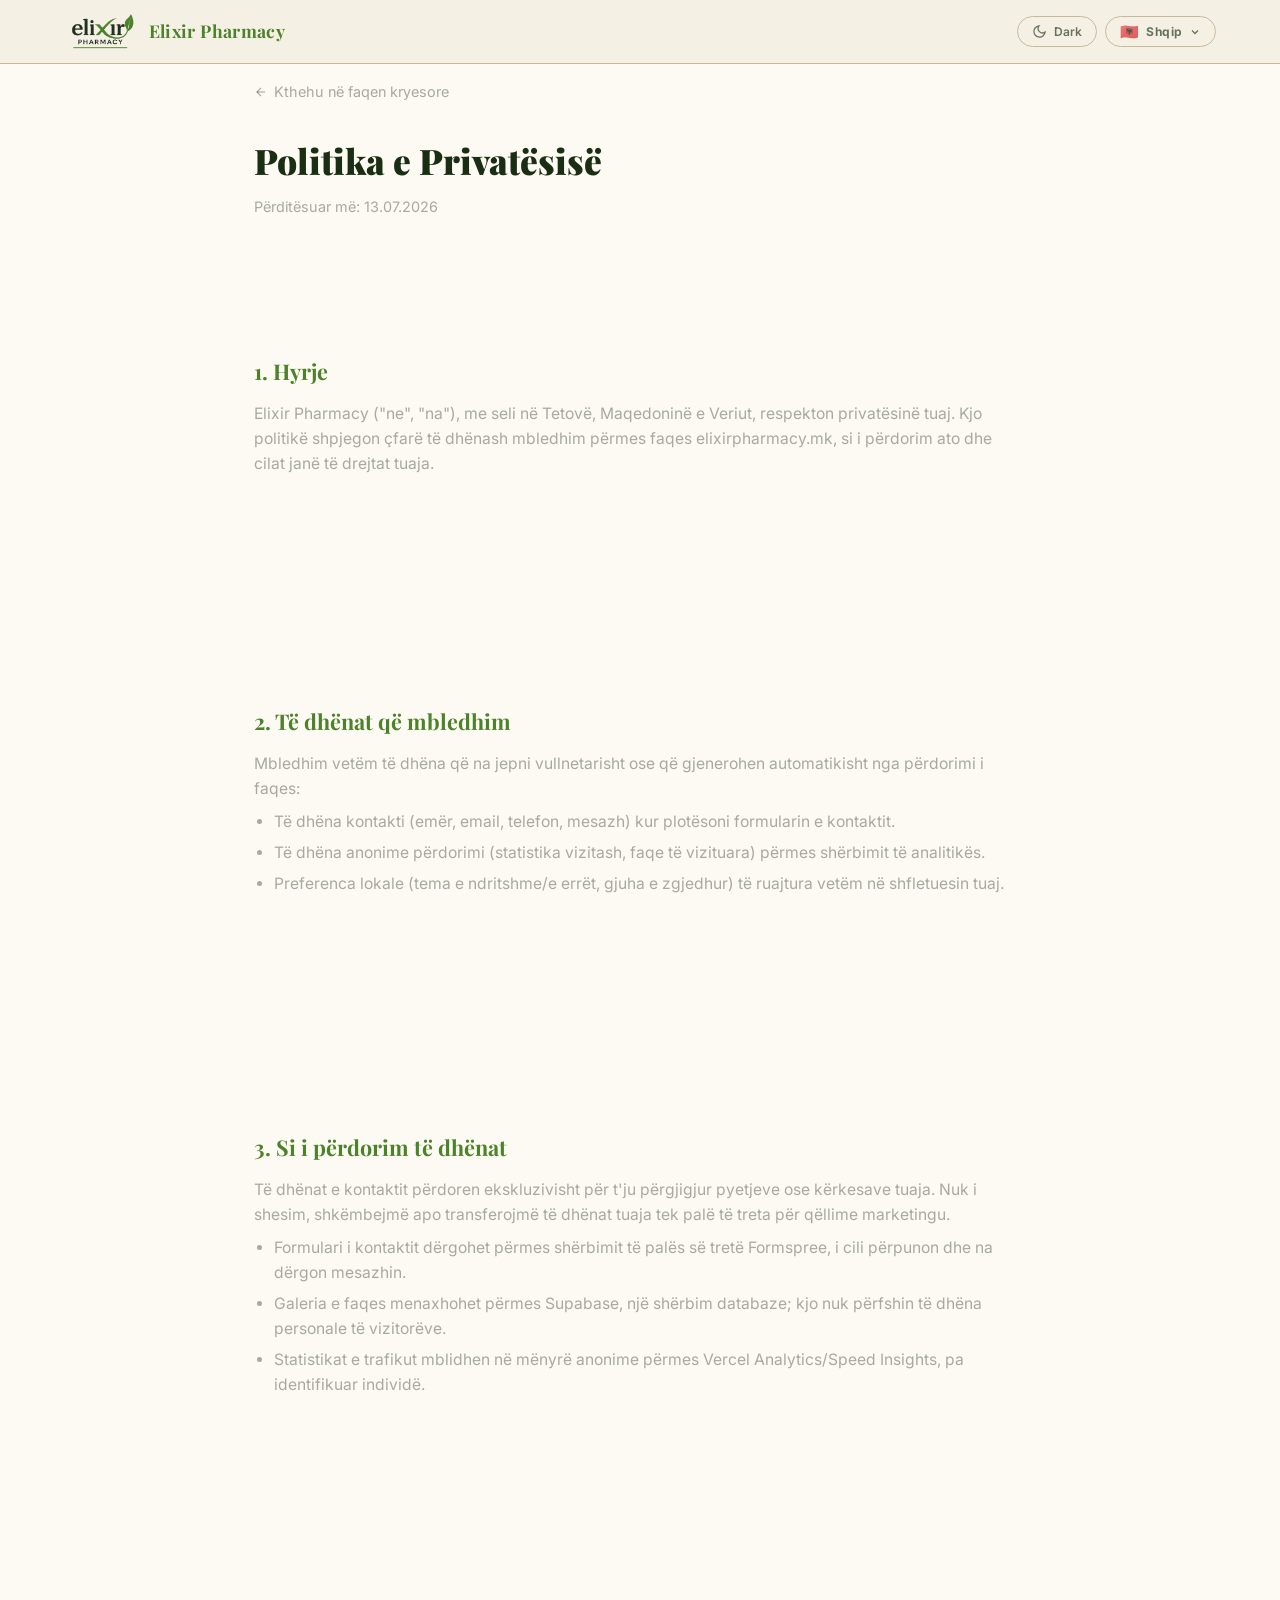
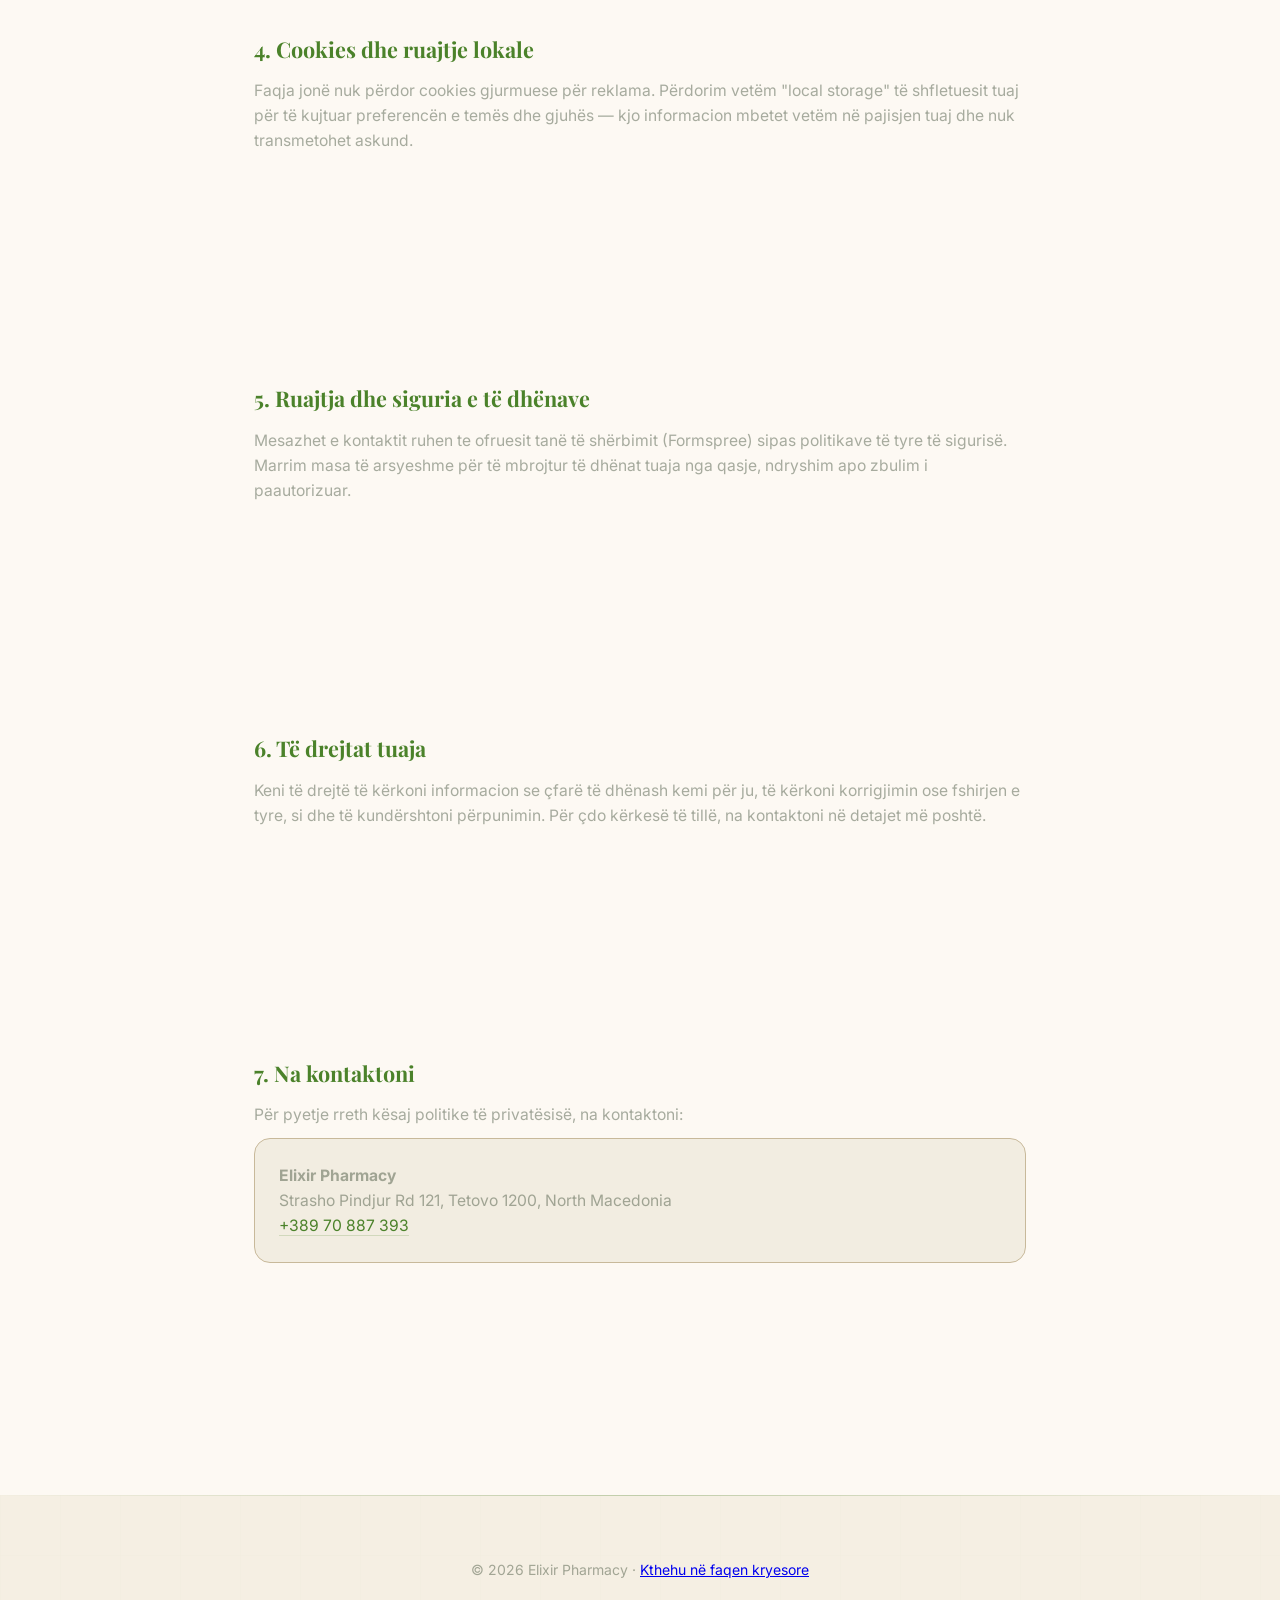
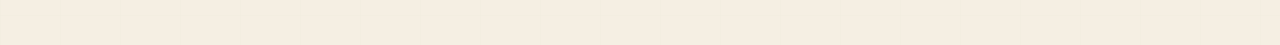
==== commit 697cc914: "Merge branch 'main' into preview-branch" ====
--- a/privacy-policy.html
+++ b/privacy-policy.html
@@ -25,6 +25,53 @@
   </script>
 
   <link rel="stylesheet" href="style.css" />
+  <style>
+    /* Privacy page specific styles */
+    main.privacy-main {
+      max-width: 820px;
+      margin: 0 auto;
+      padding: 80px 24px 100px;
+    }
+    .page-title {
+      font-size: 2.2rem;
+      font-weight: 900;
+      margin-bottom: 6px;
+    }
+    .page-updated { color: var(--text-muted); font-size: 0.9rem; margin-bottom: 40px; }
+    section.policy-block { margin-bottom: 36px; }
+    section.policy-block h2 {
+      font-family: 'Playfair Display', serif;
+      font-size: 1.35rem;
+      color: var(--gold);
+      margin-bottom: 12px;
+    }
+    section.policy-block p, section.policy-block li { color: var(--text-muted); font-size: 0.98rem; }
+    section.policy-block ul { padding-left: 20px; margin-top: 8px; }
+    section.policy-block li { margin-bottom: 6px; }
+    section.policy-block a { color: var(--gold); text-decoration: none; border-bottom: 1px solid var(--gold-tint-20); }
+    section.policy-block a:hover { border-color: var(--gold); }
+    .privacy-contact-card {
+      background: var(--card-bg);
+      border: 1px solid var(--border);
+      border-radius: 16px;
+      padding: 24px;
+      margin-top: 10px;
+    }
+    .back-link {
+      display: inline-flex;
+      align-items: center;
+      gap: 6px;
+      margin-bottom: 30px;
+      color: var(--text-muted);
+      text-decoration: none;
+      font-size: 0.9rem;
+      transition: color 0.2s;
+    }
+    .back-link:hover { color: var(--gold); }
+    @media (max-width: 600px) {
+      .page-title { font-size: 1.7rem; }
+    }
+  </style>
 </head>
 <body>
 
--- a/style.css
+++ b/style.css
@@ -1382,7 +1382,7 @@
 main.privacy-main {
   max-width: 820px;
   margin: 0 auto;
-  padding: 104px 24px 100px; /* top padding clears the fixed #navbar (64px tall) */
+  padding: 60px 24px 100px;
 }
 .page-title {
   font-size: 2.2rem;
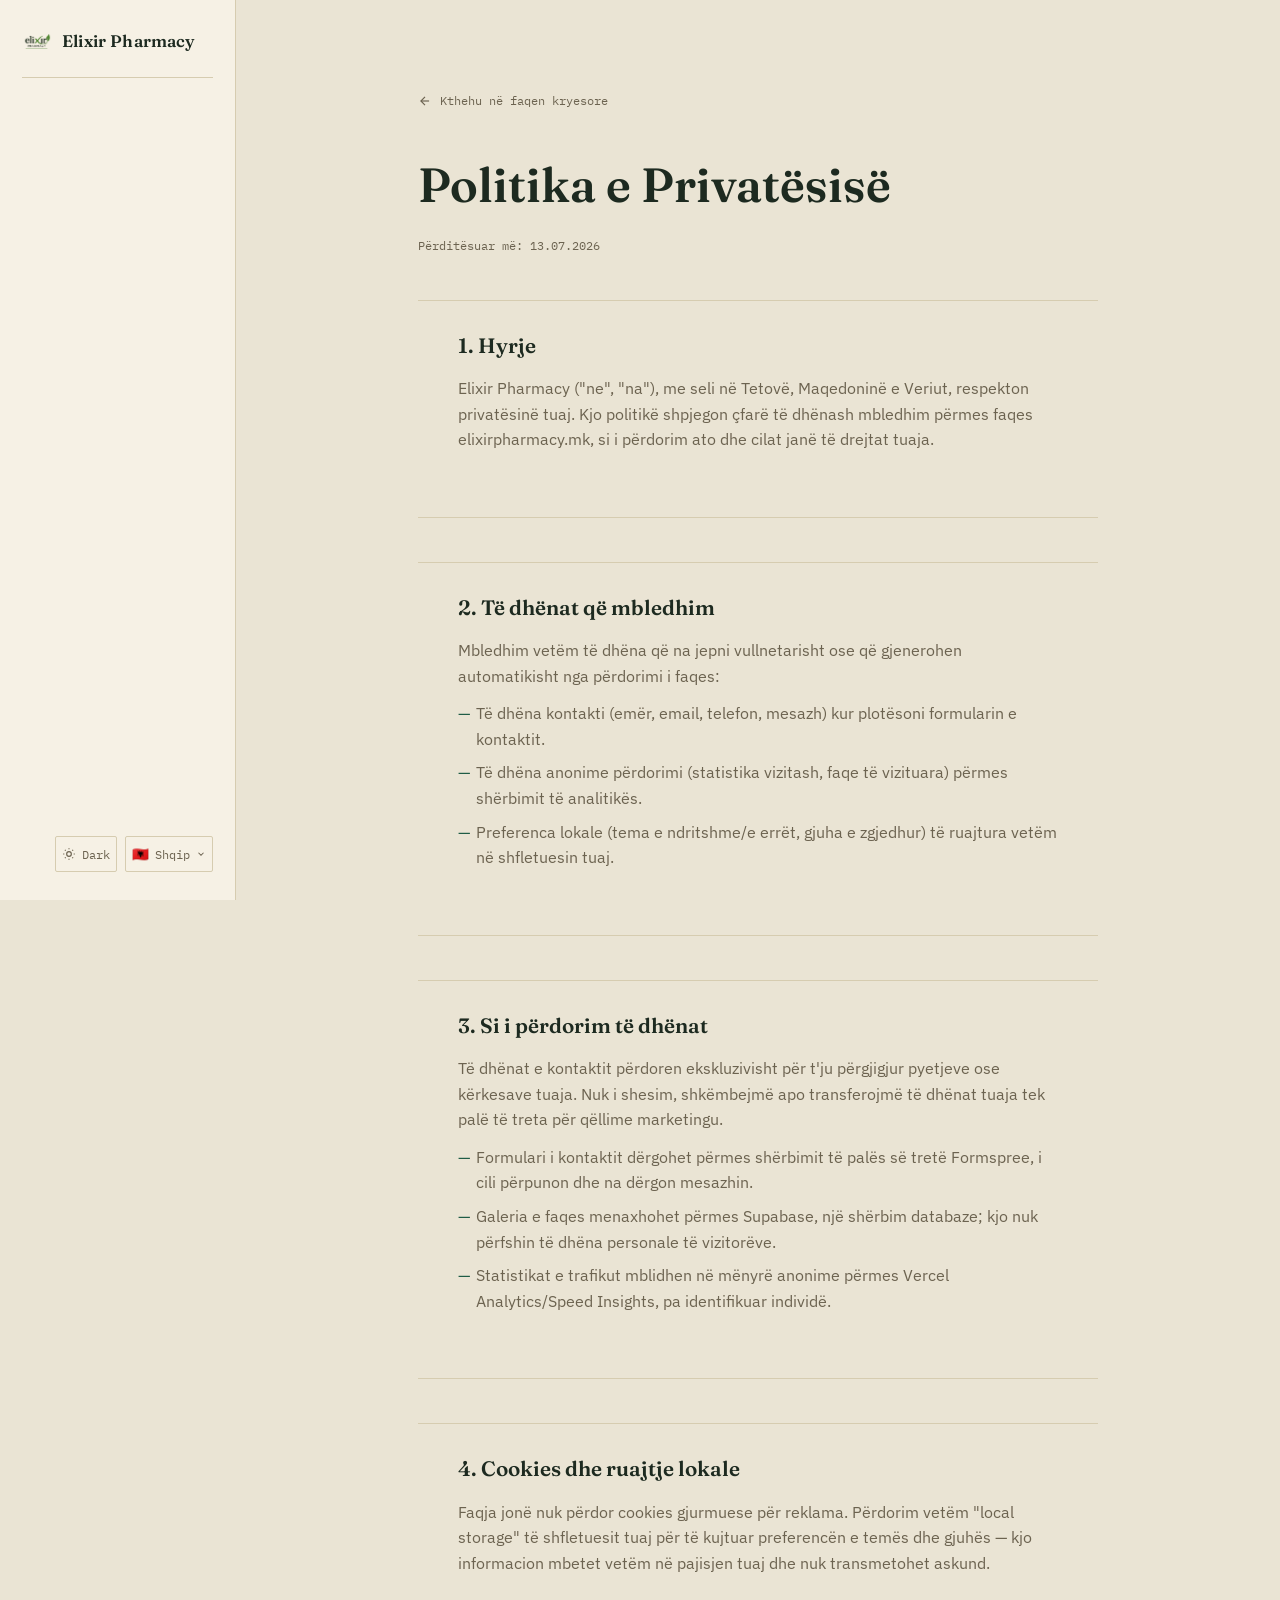
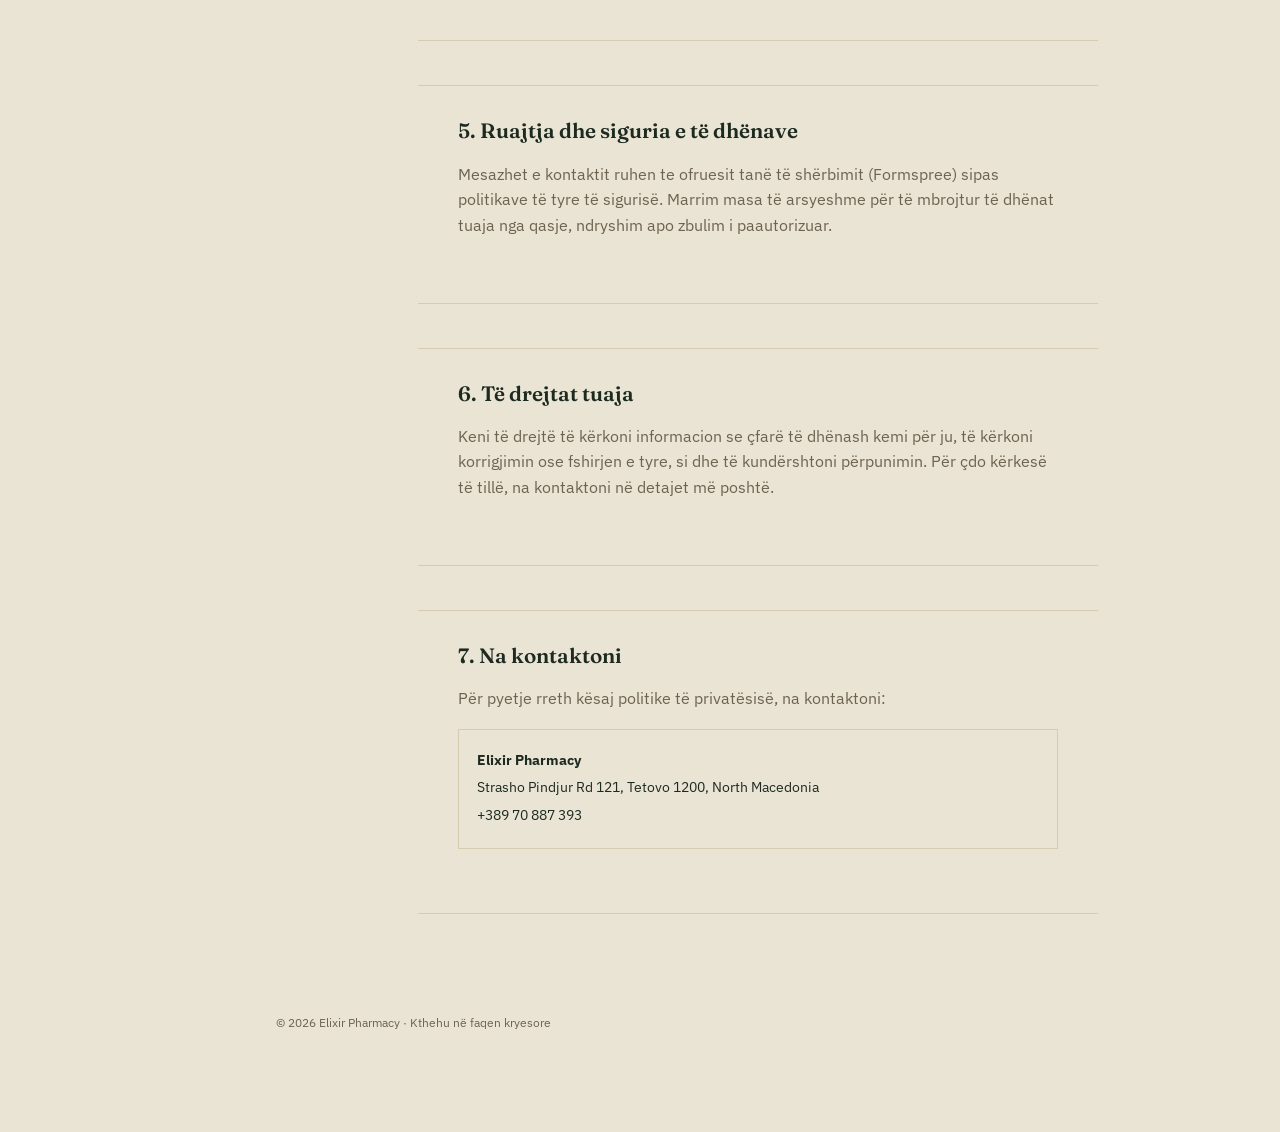
==== commit ae417d91: "Redesign frontend" ====
--- a/privacy-policy.html
+++ b/privacy-policy.html
@@ -12,11 +12,9 @@
 
   <link rel="preconnect" href="https://fonts.googleapis.com" />
   <link rel="preconnect" href="https://fonts.gstatic.com" crossorigin />
-  <link href="https://fonts.googleapis.com/css2?family=Playfair+Display:wght@400;700;900&family=Inter:wght@300;400;500;600;700&display=swap" rel="stylesheet" />
   <script defer src="/_vercel/insights/script.js"></script>
   <script defer src="/_vercel/speed-insights/script.js"></script>
 
-  <!-- Apply saved theme immediately to avoid flash -->
   <script>
     (function() {
       const t = localStorage.getItem('elixir-theme') || 'light';
@@ -24,58 +22,10 @@
     })();
   </script>
 
-  <link rel="stylesheet" href="style.css" />
-  <style>
-    /* Privacy page specific styles */
-    main.privacy-main {
-      max-width: 820px;
-      margin: 0 auto;
-      padding: 80px 24px 100px;
-    }
-    .page-title {
-      font-size: 2.2rem;
-      font-weight: 900;
-      margin-bottom: 6px;
-    }
-    .page-updated { color: var(--text-muted); font-size: 0.9rem; margin-bottom: 40px; }
-    section.policy-block { margin-bottom: 36px; }
-    section.policy-block h2 {
-      font-family: 'Playfair Display', serif;
-      font-size: 1.35rem;
-      color: var(--gold);
-      margin-bottom: 12px;
-    }
-    section.policy-block p, section.policy-block li { color: var(--text-muted); font-size: 0.98rem; }
-    section.policy-block ul { padding-left: 20px; margin-top: 8px; }
-    section.policy-block li { margin-bottom: 6px; }
-    section.policy-block a { color: var(--gold); text-decoration: none; border-bottom: 1px solid var(--gold-tint-20); }
-    section.policy-block a:hover { border-color: var(--gold); }
-    .privacy-contact-card {
-      background: var(--card-bg);
-      border: 1px solid var(--border);
-      border-radius: 16px;
-      padding: 24px;
-      margin-top: 10px;
-    }
-    .back-link {
-      display: inline-flex;
-      align-items: center;
-      gap: 6px;
-      margin-bottom: 30px;
-      color: var(--text-muted);
-      text-decoration: none;
-      font-size: 0.9rem;
-      transition: color 0.2s;
-    }
-    .back-link:hover { color: var(--gold); }
-    @media (max-width: 600px) {
-      .page-title { font-size: 1.7rem; }
-    }
-  </style>
+  <link rel="stylesheet" href="css/style.css" />
 </head>
 <body>
 
-<!-- NAVBAR -->
 <nav id="navbar">
   <div class="nav-inner">
     <a href="/" class="nav-logo">
@@ -83,13 +33,14 @@
       <img class="logo-light" src="images/logo-light.png" alt="Elixir Pharmacy logo" />
       <span>Elixir Pharmacy</span>
     </a>
-    <div class="nav-controls">
+    <div class="nav-links" id="nav-links"></div>
+    <div class="nav-controls" style="margin-left:auto;">
       <button id="theme-toggle" onclick="toggleTheme()" aria-label="Toggle theme">
-        <svg class="sun-icon" width="15" height="15" viewBox="0 0 24 24" fill="none" stroke="currentColor" stroke-width="2">
+        <svg class="sun-icon" width="14" height="14" viewBox="0 0 24 24" fill="none" stroke="currentColor" stroke-width="2">
           <circle cx="12" cy="12" r="4"/>
           <path d="M12 2v2M12 20v2M4.93 4.93l1.41 1.41M17.66 17.66l1.41 1.41M2 12h2M20 12h2M6.34 17.66l-1.41 1.41M19.07 4.93l-1.41 1.41"/>
         </svg>
-        <svg class="moon-icon" width="15" height="15" viewBox="0 0 24 24" fill="none" stroke="currentColor" stroke-width="2">
+        <svg class="moon-icon" width="14" height="14" viewBox="0 0 24 24" fill="none" stroke="currentColor" stroke-width="2">
           <path d="M21 12.79A9 9 0 1 1 11.21 3 7 7 0 0 0 21 12.79z"/>
         </svg>
         <span class="theme-label" id="theme-label">Dark</span>
@@ -97,26 +48,27 @@
       <div id="lang-dropdown">
         <button id="lang-btn" onclick="toggleLangMenu()" aria-haspopup="true" aria-expanded="false">
           <span class="flag" id="lang-flag">🇦🇱</span>
-          <span class="lang-label" id="lang-current">Shqip</span>
+          <span class="lang-label" id="lang-current">SQ</span>
           <svg class="chevron" viewBox="0 0 24 24" fill="none" stroke="currentColor" stroke-width="2.5"><path d="m6 9 6 6 6-6"/></svg>
         </button>
         <div id="lang-menu" role="menu">
-          <button onclick="setLang('sq')" class="active" data-lang="sq"><span>🇦🇱</span> Shqip — SQ</button>
+          <button onclick="setLang('sq')" class="active" data-lang="sq"><span class="flag">🇦🇱</span> Shqip — SQ</button>
           <div class="lang-divider"></div>
-          <button onclick="setLang('mk')" data-lang="mk"><span>🇲🇰</span> Македонски — MK</button>
+          <button onclick="setLang('mk')" data-lang="mk"><span class="flag">🇲🇰</span> Македонски — MK</button>
           <div class="lang-divider"></div>
-          <button onclick="setLang('en')" data-lang="en"><span>🇬🇧</span> English — EN</button>
+          <button onclick="setLang('en')" data-lang="en"><span class="flag">🇬🇧</span> English — EN</button>
           <div class="lang-divider"></div>
-          <button onclick="setLang('tr')" data-lang="tr"><span>🇹🇷</span> Türkçe — TR</button>
+          <button onclick="setLang('tr')" data-lang="tr"><span class="flag">🇹🇷</span> Türkçe — TR</button>
         </div>
       </div>
     </div>
   </div>
 </nav>
 
+<div class="shell">
 <main class="privacy-main">
   <a href="/" class="back-link">
-    <svg width="14" height="14" viewBox="0 0 24 24" fill="none" stroke="currentColor" stroke-width="2"><path d="m12 19-7-7 7-7"/><path d="M19 12H5"/></svg>
+    <svg viewBox="0 0 24 24" fill="none" stroke="currentColor" stroke-width="2"><path d="m12 19-7-7 7-7"/><path d="M19 12H5"/></svg>
     <span data-i18n="back_text"></span>
   </a>
 
@@ -174,131 +126,19 @@
   </section>
 </main>
 
-<!-- FOOTER -->
 <footer>
-  <div class="retro-grid"></div>
-  <div class="top-line"></div>
   <div class="container">
-    <div class="inner">
-      <p class="footer-copy">© 2026 Elixir Pharmacy · <a href="/"><span data-i18n="footer_home"></span></a></p>
+    <div class="colophon-bottom" style="margin-top:0;border-top:none;padding-top:0;">
+      <span>© 2026 Elixir Pharmacy · <a href="/" data-i18n="footer_home" class="footer-credit-link"></a></span>
     </div>
   </div>
 </footer>
+</div>
 
-<script src="script.js"></script>
+<script src="js/privacy-translations.js"></script>
+<script src="js/core.js"></script>
 <script>
-// ── PRIVACY-PAGE TRANSLATIONS ──────────────────────────
-const T = {
-  sq: {
-    back_text: "Kthehu në faqen kryesore",
-    title: "Politika e Privatësisë",
-    updated: "Përditësuar më:",
-    s1_title: "1. Hyrje",
-    s1_body: "Elixir Pharmacy (\"ne\", \"na\"), me seli në Tetovë, Maqedoninë e Veriut, respekton privatësinë tuaj. Kjo politikë shpjegon çfarë të dhënash mbledhim përmes faqes elixirpharmacy.mk, si i përdorim ato dhe cilat janë të drejtat tuaja.",
-    s2_title: "2. Të dhënat që mbledhim",
-    s2_intro: "Mbledhim vetëm të dhëna që na jepni vullnetarisht ose që gjenerohen automatikisht nga përdorimi i faqes:",
-    s2_li1: "Të dhëna kontakti (emër, email, telefon, mesazh) kur plotësoni formularin e kontaktit.",
-    s2_li2: "Të dhëna anonime përdorimi (statistika vizitash, faqe të vizituara) përmes shërbimit të analitikës.",
-    s2_li3: "Preferenca lokale (tema e ndritshme/e errët, gjuha e zgjedhur) të ruajtura vetëm në shfletuesin tuaj.",
-    s3_title: "3. Si i përdorim të dhënat",
-    s3_body: "Të dhënat e kontaktit përdoren ekskluzivisht për t'ju përgjigjur pyetjeve ose kërkesave tuaja. Nuk i shesim, shkëmbejmë apo transferojmë të dhënat tuaja tek palë të treta për qëllime marketingu.",
-    s3_li1: "Formulari i kontaktit dërgohet përmes shërbimit të palës së tretë Formspree, i cili përpunon dhe na dërgon mesazhin.",
-    s3_li2: "Galeria e faqes menaxhohet përmes Supabase, një shërbim databaze; kjo nuk përfshin të dhëna personale të vizitorëve.",
-    s3_li3: "Statistikat e trafikut mblidhen në mënyrë anonime përmes Vercel Analytics/Speed Insights, pa identifikuar individë.",
-    s4_title: "4. Cookies dhe ruajtje lokale",
-    s4_body: "Faqja jonë nuk përdor cookies gjurmuese për reklama. Përdorim vetëm \"local storage\" të shfletuesit tuaj për të kujtuar preferencën e temës dhe gjuhës — kjo informacion mbetet vetëm në pajisjen tuaj dhe nuk transmetohet askund.",
-    s5_title: "5. Ruajtja dhe siguria e të dhënave",
-    s5_body: "Mesazhet e kontaktit ruhen te ofruesit tanë të shërbimit (Formspree) sipas politikave të tyre të sigurisë. Marrim masa të arsyeshme për të mbrojtur të dhënat tuaja nga qasje, ndryshim apo zbulim i paautorizuar.",
-    s6_title: "6. Të drejtat tuaja",
-    s6_body: "Keni të drejtë të kërkoni informacion se çfarë të dhënash kemi për ju, të kërkoni korrigjimin ose fshirjen e tyre, si dhe të kundërshtoni përpunimin. Për çdo kërkesë të tillë, na kontaktoni në detajet më poshtë.",
-    s7_title: "7. Na kontaktoni",
-    s7_body: "Për pyetje rreth kësaj politike të privatësisë, na kontaktoni:",
-    footer_home: "Kthehu në faqen kryesore",
-  },
-  mk: {
-    back_text: "Назад на почетна",
-    title: "Политика за приватност",
-    updated: "Последно ажурирано:",
-    s1_title: "1. Вовед",
-    s1_body: "Elixir Pharmacy (\"ние\"), со седиште во Тетово, Северна Македонија, ја почитува вашата приватност. Оваа политика објаснува кои податоци ги собираме преку elixirpharmacy.mk, како ги користиме и кои се вашите права.",
-    s2_title: "2. Податоци што ги собираме",
-    s2_intro: "Собираме само податоци што доброволно ни ги давате или кои автоматски се генерираат при користење на сајтот:",
-    s2_li1: "Контакт податоци (име, е-пошта, телефон, порака) кога го пополнувате контакт формуларот.",
-    s2_li2: "Анонимни податоци за користење (посети, прегледани страници) преку услуга за аналитика.",
-    s2_li3: "Локални преференци (светла/темна тема, избран јазик) зачувани само во вашиот прелистувач.",
-    s3_title: "3. Како ги користиме податоците",
-    s3_body: "Контакт податоците се користат исклучиво за да одговориме на вашите прашања или барања. Не ги продаваме, разменуваме или пренесуваме вашите податоци на трети страни за маркетинг цели.",
-    s3_li1: "Контакт формуларот се испраќа преку услугата на трета страна Formspree, која го обработува и ни го доставува пораката.",
-    s3_li2: "Галеријата на сајтот се управува преку Supabase, услуга за база на податоци; ова не вклучува лични податоци на посетители.",
-    s3_li3: "Статистики за сообраќај се собираат анонимно преку Vercel Analytics/Speed Insights, без идентификување поединци.",
-    s4_title: "4. Колачиња и локално складирање",
-    s4_body: "Нашиот сајт не користи колачиња за следење заради реклами. Користиме само „local storage“ на вашиот прелистувач за да ја запомниме преференцата за тема и јазик — овие информации остануваат само на вашиот уред.",
-    s5_title: "5. Складирање и безбедност на податоците",
-    s5_body: "Контакт пораките се чуваат кај нашите даватели на услуги (Formspree) согласно нивните безбедносни политики. Преземаме разумни мерки за да ги заштитиме вашите податоци од неовластен пристап, измена или обелоденување.",
-    s6_title: "6. Вашите права",
-    s6_body: "Имате право да побарате информации за тоа кои податоци ги имаме за вас, да побарате корекција или бришење, како и да се спротивставите на обработката. За вакво барање, контактирајте нè на деталите подолу.",
-    s7_title: "7. Контактирајте нè",
-    s7_body: "За прашања во врска со оваа политика за приватност, контактирајте нè:",
-    footer_home: "Назад на почетна",
-  },
-  en: {
-    back_text: "Back to homepage",
-    title: "Privacy Policy",
-    updated: "Last updated:",
-    s1_title: "1. Introduction",
-    s1_body: "Elixir Pharmacy (\"we\", \"us\"), based in Tetovo, North Macedonia, respects your privacy. This policy explains what data we collect through elixirpharmacy.mk, how we use it, and what your rights are.",
-    s2_title: "2. Data we collect",
-    s2_intro: "We only collect data you voluntarily provide, or that is generated automatically through normal use of the site:",
-    s2_li1: "Contact details (name, email, phone, message) when you fill out the contact form.",
-    s2_li2: "Anonymous usage data (visit counts, pages viewed) via an analytics service.",
-    s2_li3: "Local preferences (light/dark theme, chosen language) stored only in your browser.",
-    s3_title: "3. How we use your data",
-    s3_body: "Contact data is used exclusively to respond to your questions or requests. We do not sell, trade, or transfer your data to third parties for marketing purposes.",
-    s3_li1: "The contact form is submitted through the third-party service Formspree, which processes and delivers the message to us.",
-    s3_li2: "The site's gallery is managed via Supabase, a database service; this does not involve visitors' personal data.",
-    s3_li3: "Traffic statistics are collected anonymously via Vercel Analytics/Speed Insights, without identifying individuals.",
-    s4_title: "4. Cookies and local storage",
-    s4_body: "Our site does not use tracking cookies for advertising. We only use your browser's local storage to remember your theme and language preference — this information stays on your device and is never transmitted anywhere.",
-    s5_title: "5. Data storage and security",
-    s5_body: "Contact messages are stored with our service providers (Formspree) according to their own security policies. We take reasonable measures to protect your data from unauthorized access, alteration, or disclosure.",
-    s6_title: "6. Your rights",
-    s6_body: "You have the right to ask what data we hold about you, request its correction or deletion, and object to its processing. For any such request, contact us using the details below.",
-    s7_title: "7. Contact us",
-    s7_body: "For questions about this privacy policy, contact us:",
-    footer_home: "Back to homepage",
-  },
-  tr: {
-    back_text: "Ana sayfaya dön",
-    title: "Gizlilik Politikası",
-    updated: "Son güncelleme:",
-    s1_title: "1. Giriş",
-    s1_body: "Kuzey Makedonya, Tetova merkezli Elixir Pharmacy (\"biz\"), gizliliğinize saygı duyar. Bu politika, elixirpharmacy.mk üzerinden hangi verileri topladığımızı, bunları nasıl kullandığımızı ve haklarınızı açıklar.",
-    s2_title: "2. Topladığımız veriler",
-    s2_intro: "Yalnızca gönüllü olarak sağladığınız veya sitenin normal kullanımı sırasında otomatik olarak oluşturulan verileri toplarız:",
-    s2_li1: "İletişim formunu doldurduğunuzda iletişim bilgileri (ad, e-posta, telefon, mesaj).",
-    s2_li2: "Bir analitik hizmeti aracılığıyla anonim kullanım verileri (ziyaret sayıları, görüntülenen sayfalar).",
-    s2_li3: "Yalnızca tarayıcınızda saklanan yerel tercihler (açık/koyu tema, seçilen dil).",
-    s3_title: "3. Verilerinizi nasıl kullanıyoruz",
-    s3_body: "İletişim verileri yalnızca sorularınıza veya taleplerinize yanıt vermek için kullanılır. Verilerinizi pazarlama amacıyla üçüncü taraflara satmıyor, takas etmiyor veya aktarmıyoruz.",
-    s3_li1: "İletişim formu, mesajı işleyip bize ileten üçüncü taraf hizmeti Formspree aracılığıyla gönderilir.",
-    s3_li2: "Sitenin galerisi, bir veritabanı hizmeti olan Supabase üzerinden yönetilir; bu, ziyaretçilerin kişisel verilerini içermez.",
-    s3_li3: "Trafik istatistikleri, bireyleri tanımlamadan Vercel Analytics/Speed Insights aracılığıyla anonim olarak toplanır.",
-    s4_title: "4. Çerezler ve yerel depolama",
-    s4_body: "Sitemiz reklam amaçlı izleme çerezleri kullanmaz. Tema ve dil tercihinizi hatırlamak için yalnızca tarayıcınızın yerel depolamasını kullanırız — bu bilgi yalnızca cihazınızda kalır ve hiçbir yere iletilmez.",
-    s5_title: "5. Veri saklama ve güvenlik",
-    s5_body: "İletişim mesajları, kendi güvenlik politikalarına göre hizmet sağlayıcılarımızda (Formspree) saklanır. Verilerinizi yetkisiz erişim, değişiklik veya ifşadan korumak için makul önlemler alıyoruz.",
-    s6_title: "6. Haklarınız",
-    s6_body: "Sizinle ilgili hangi verileri tuttuğumuzu sorma, düzeltilmesini veya silinmesini talep etme ve işlenmesine itiraz etme hakkına sahipsiniz. Bu tür bir talep için aşağıdaki bilgilerden bize ulaşın.",
-    s7_title: "7. Bize ulaşın",
-    s7_body: "Bu gizlilik politikası hakkında sorularınız için bize ulaşın:",
-    footer_home: "Ana sayfaya dön",
-  },
-};
-
-// Initialize language from saved preference (falls back to Albanian)
-const savedLang = localStorage.getItem('elixir-lang') || 'sq';
-setLang(savedLang);
+setLang(localStorage.getItem('elixir-lang') || 'sq');
 </script>
-
 </body>
-</html>+</html>
--- a/css/style.css
+++ b/css/style.css
@@ -0,0 +1,1050 @@
+/* ==========================================================================
+   ELIXIR PHARMACY — "THE FORMULARY"
+   A reference-index / apothecary-ledger design system.
+   ========================================================================== */
+
+@import url('https://fonts.googleapis.com/css2?family=Fraunces:opsz,wght@9..144,400;9..144,500;9..144,600;9..144,700;9..144,900&family=IBM+Plex+Sans:wght@400;500;600&family=IBM+Plex+Mono:wght@400;500;600&display=swap');
+
+/* ---------- tokens ---------------------------------------------------- */
+:root{
+  /* dark ("dispensary") is the default register */
+  --bg:        #142019;
+  --bg-2:      #1a2721;
+  --bg-3:      #223129;
+  --text:      #ECE7D8;
+  --text-dim:  #9FAC9C;
+  --border:    #33463B;
+  --line:      #2B3B32;
+  --pine:      #56A67F;
+  --pine-ink:  #0F1A15;
+  --oxide:     #E38660;
+  --error:     #E38660;
+
+  --serif:  'Fraunces', Georgia, serif;
+  --sans:   'IBM Plex Sans', -apple-system, Segoe UI, sans-serif;
+  --mono:   'IBM Plex Mono', ui-monospace, SFMono-Regular, monospace;
+
+  --rail-w: 236px;
+  --edge:   40px;
+  --radius: 2px;
+  --dur: 240ms;
+  --ease: cubic-bezier(.4,0,.2,1);
+}
+
+html.light{
+  --bg:        #EAE4D4;
+  --bg-2:      #F6F1E5;
+  --bg-3:      #EFE8D7;
+  --text:      #1D2A20;
+  --text-dim:  #6C6350;
+  --border:    #D6CCB0;
+  --line:      #D2C7A9;
+  --pine:      #1F5C46;
+  --pine-ink:  #FFFFFF;
+  --oxide:     #A64A2A;
+  --error:     #A6392B;
+}
+
+*,*::before,*::after{ box-sizing:border-box; }
+html{ scroll-behavior:smooth; }
+@media (prefers-reduced-motion: reduce){
+  html{ scroll-behavior:auto; }
+  *,*::before,*::after{ animation-duration:.001ms !important; transition-duration:.001ms !important; scroll-behavior:auto !important; }
+}
+
+body{
+  margin:0;
+  background:var(--bg);
+  color:var(--text);
+  font-family:var(--sans);
+  font-size:16px;
+  line-height:1.6;
+  -webkit-font-smoothing:antialiased;
+  transition:background var(--dur) var(--ease), color var(--dur) var(--ease);
+}
+
+img{ max-width:100%; display:block; }
+a{ color:inherit; text-decoration:none; }
+button{ font-family:inherit; cursor:pointer; background:none; border:none; color:inherit; }
+input,textarea{ font-family:inherit; color:inherit; }
+ul{ margin:0; padding:0; list-style:none; }
+h1,h2,h3,h4,p{ margin:0; }
+
+::selection{ background:var(--pine); color:var(--pine-ink); }
+
+:focus-visible{
+  outline:2px solid var(--oxide);
+  outline-offset:3px;
+}
+
+.font-display{ font-family:var(--serif); }
+.font-mono{ font-family:var(--mono); }
+
+.container{
+  max-width:1180px;
+  margin:0 auto;
+  padding:0 var(--edge);
+}
+
+/* ---------- shell: content is offset by the fixed left rail ----------- */
+.shell{
+  padding-left:var(--rail-w);
+}
+
+/* ---------- entry code chip (RX-01 etc.) ------------------------------ */
+.entry-code{
+  display:inline-block;
+  font-family:var(--mono);
+  font-size:.72rem;
+  letter-spacing:.06em;
+  color:var(--pine);
+  border:1px solid var(--border);
+  padding:3px 8px;
+  border-radius:var(--radius);
+}
+
+/* ==========================================================================
+   RAIL NAVIGATION (desktop)
+   ========================================================================== */
+#navbar{
+  position:fixed;
+  top:0; left:0; bottom:0;
+  width:var(--rail-w);
+  background:var(--bg-2);
+  border-right:1px solid var(--border);
+  z-index:100;
+  display:flex;
+  flex-direction:column;
+  transition:background var(--dur) var(--ease), border-color var(--dur) var(--ease);
+}
+
+.nav-inner{
+  display:flex;
+  flex-direction:column;
+  height:100%;
+  padding:28px 22px;
+}
+
+.nav-logo{
+  display:flex;
+  align-items:center;
+  gap:10px;
+  padding-bottom:22px;
+  border-bottom:1px solid var(--border);
+  margin-bottom:22px;
+}
+.nav-logo img{ width:30px; height:auto; object-fit:contain; }
+.nav-logo .logo-dark{ display:block; }
+.nav-logo .logo-light{ display:none; }
+html.light .nav-logo .logo-dark{ display:none; }
+html.light .nav-logo .logo-light{ display:block; }
+.nav-logo span{
+  font-family:var(--serif);
+  font-weight:600;
+  font-size:1.05rem;
+  letter-spacing:.01em;
+}
+
+.nav-links{
+  display:flex;
+  flex-direction:column;
+  gap:2px;
+  flex:1;
+}
+.nav-links a{
+  display:flex;
+  align-items:baseline;
+  gap:10px;
+  padding:9px 8px;
+  border-radius:var(--radius);
+  font-size:.86rem;
+  color:var(--text-dim);
+  transition:background var(--dur) var(--ease), color var(--dur) var(--ease);
+}
+.nav-links a .idx{
+  font-family:var(--mono);
+  font-size:.7rem;
+  color:var(--pine);
+  min-width:20px;
+}
+.nav-links a:hover, .nav-links a:focus-visible{
+  background:var(--bg-3);
+  color:var(--text);
+}
+
+.nav-status{
+  font-family:var(--mono);
+  font-size:.72rem;
+  padding:10px 8px;
+  border-top:1px solid var(--border);
+  margin-top:14px;
+  color:var(--text-dim);
+  display:flex;
+  flex-direction:column;
+  gap:6px;
+}
+.nav-status .dot{
+  display:inline-block; width:7px; height:7px; border-radius:50%;
+  background:var(--pine); margin-right:6px;
+  box-shadow:0 0 0 3px color-mix(in srgb, var(--pine) 22%, transparent);
+}
+.nav-status.is-closed .dot{ background:var(--oxide); box-shadow:0 0 0 3px color-mix(in srgb, var(--oxide) 22%, transparent); }
+.nav-status strong{ color:var(--text); font-weight:500; }
+
+.nav-controls{
+  display:flex;
+  gap:8px;
+  margin-top:14px;
+}
+
+/* theme + language "seals" */
+#theme-toggle{
+  flex:1;
+  display:flex;
+  align-items:center;
+  justify-content:center;
+  gap:6px;
+  border:1px solid var(--border);
+  border-radius:var(--radius);
+  padding:8px 6px;
+  font-size:.72rem;
+  font-family:var(--mono);
+  color:var(--text-dim);
+  transition:border-color var(--dur) var(--ease), color var(--dur) var(--ease);
+}
+#theme-toggle:hover{ border-color:var(--pine); color:var(--text); }
+#theme-toggle svg{ width:14px; height:14px; }
+.sun-icon{ display:none; }
+.moon-icon{ display:block; }
+html.light .sun-icon{ display:block; }
+html.light .moon-icon{ display:none; }
+
+#lang-dropdown{ position:relative; flex:1; }
+#lang-btn{
+  width:100%;
+  display:flex;
+  align-items:center;
+  justify-content:center;
+  gap:6px;
+  border:1px solid var(--border);
+  border-radius:var(--radius);
+  padding:8px 6px;
+  font-size:.72rem;
+  font-family:var(--mono);
+  color:var(--text-dim);
+  transition:border-color var(--dur) var(--ease), color var(--dur) var(--ease);
+}
+#lang-btn:hover{ border-color:var(--pine); color:var(--text); }
+#lang-btn .chevron{ width:10px; height:10px; transition:transform var(--dur) var(--ease); }
+#lang-dropdown.open #lang-btn .chevron{ transform:rotate(180deg); }
+.flag{ font-size:.85rem; }
+
+#lang-menu{
+  position:absolute;
+  bottom:calc(100% + 8px);
+  left:0;
+  width:200px;
+  background:var(--bg-2);
+  border:1px solid var(--border);
+  border-radius:var(--radius);
+  padding:6px;
+  opacity:0;
+  visibility:hidden;
+  transform:translateY(4px);
+  transition:opacity var(--dur) var(--ease), transform var(--dur) var(--ease), visibility var(--dur);
+  box-shadow:0 12px 28px rgba(0,0,0,.28);
+  z-index:200;
+}
+#lang-dropdown.open #lang-menu{ opacity:1; visibility:visible; transform:translateY(0); }
+#lang-menu button{
+  width:100%;
+  display:flex;
+  align-items:center;
+  gap:8px;
+  padding:8px 8px;
+  font-size:.8rem;
+  border-radius:var(--radius);
+  color:var(--text-dim);
+}
+#lang-menu button:hover{ background:var(--bg-3); color:var(--text); }
+#lang-menu button.active{ color:var(--pine); }
+.lang-divider{ height:1px; background:var(--border); margin:2px 4px; }
+
+/* mobile top bar (index rail collapses into this) */
+.mobile-bar{ display:none; }
+
+/* ==========================================================================
+   MASTHEAD
+   ========================================================================== */
+#hero{
+  padding:76px var(--edge) 54px;
+  border-bottom:1px solid var(--border);
+}
+.masthead{
+  display:grid;
+  grid-template-columns:1.15fr .85fr;
+  gap:56px;
+  align-items:end;
+  max-width:1180px;
+  margin:0 auto;
+}
+.masthead-copy .kicker{
+  font-family:var(--mono);
+  font-size:.75rem;
+  color:var(--pine);
+  letter-spacing:.04em;
+  margin-bottom:18px;
+  display:block;
+}
+.masthead-title{
+  font-family:var(--serif);
+  font-weight:700;
+  font-size:clamp(3rem, 7vw, 5.4rem);
+  line-height:.94;
+  letter-spacing:-.01em;
+}
+.masthead-title em{
+  font-style:normal;
+  font-weight:400;
+}
+.masthead-sub{
+  margin-top:22px;
+  max-width:46ch;
+  font-size:1.02rem;
+  color:var(--text-dim);
+}
+
+.masthead-data{
+  display:flex;
+  gap:28px;
+  margin-top:32px;
+  flex-wrap:wrap;
+  font-family:var(--mono);
+  font-size:.78rem;
+}
+.masthead-data div{ display:flex; flex-direction:column; gap:4px; }
+.masthead-data .num{ font-family:var(--serif); font-size:1.5rem; color:var(--text); font-weight:600; }
+.masthead-data .lbl{ color:var(--text-dim); }
+
+.masthead-actions{
+  display:flex;
+  gap:14px;
+  margin-top:36px;
+  flex-wrap:wrap;
+}
+.btn-primary, .btn-secondary{
+  display:inline-flex;
+  align-items:center;
+  gap:9px;
+  padding:13px 20px;
+  font-size:.85rem;
+  font-weight:500;
+  border-radius:var(--radius);
+  transition:background var(--dur) var(--ease), color var(--dur) var(--ease), border-color var(--dur) var(--ease);
+}
+.btn-primary{
+  background:var(--pine);
+  color:var(--pine-ink);
+  border:1px solid var(--pine);
+}
+.btn-primary:hover{ background:transparent; color:var(--pine); }
+.btn-secondary{
+  border:1px solid var(--border);
+  color:var(--text);
+}
+.btn-secondary:hover{ border-color:var(--pine); color:var(--pine); }
+.btn-primary svg, .btn-secondary svg{ width:16px; height:16px; }
+
+.masthead-plate{
+  position:relative;
+}
+.masthead-plate figure{ margin:0; }
+.masthead-plate .frame{
+  border:1px solid var(--border);
+  padding:10px;
+  background:var(--bg-2);
+}
+.masthead-plate img{
+  width:100%;
+  aspect-ratio:4/5;
+  object-fit:cover;
+  filter:saturate(.92) contrast(1.03);
+}
+.masthead-plate figcaption{
+  margin-top:10px;
+  font-family:var(--mono);
+  font-size:.72rem;
+  color:var(--text-dim);
+  display:flex;
+  justify-content:space-between;
+}
+
+/* ==========================================================================
+   SECTION HEADER (index entry)
+   ========================================================================== */
+.entry-header{
+  display:flex;
+  align-items:baseline;
+  gap:18px;
+  margin-bottom:36px;
+}
+.entry-header .no{
+  font-family:var(--mono);
+  font-size:.85rem;
+  color:var(--pine);
+  padding-top:.3em;
+}
+.entry-header h2{
+  font-family:var(--serif);
+  font-weight:600;
+  font-size:clamp(1.7rem, 3vw, 2.3rem);
+}
+.entry-header .rule{
+  flex:1;
+  height:1px;
+  background:var(--line);
+  margin-left:6px;
+}
+
+section{
+  padding:64px var(--edge);
+  border-bottom:1px solid var(--border);
+}
+section > .container{ padding:0; max-width:940px; }
+section.wide > .container{ max-width:1180px; }
+
+/* reveal (single, restrained) */
+.reveal{
+  opacity:0;
+  transform:translateY(14px);
+  transition:opacity .6s var(--ease), transform .6s var(--ease);
+}
+.reveal.visible{ opacity:1; transform:none; }
+
+/* ==========================================================================
+   ABOUT
+   ========================================================================== */
+.about-grid{
+  display:grid;
+  grid-template-columns:160px 1fr;
+  gap:40px;
+}
+.about-label{
+  font-family:var(--mono);
+  font-size:.75rem;
+  color:var(--text-dim);
+  text-transform:uppercase;
+  letter-spacing:.05em;
+  padding-top:6px;
+}
+.about-body p{
+  font-family:var(--serif);
+  font-size:1.32rem;
+  line-height:1.55;
+  max-width:62ch;
+  color:var(--text);
+}
+.about-note{
+  margin-top:26px;
+  padding-left:20px;
+  border-left:2px solid var(--pine);
+  font-size:.92rem;
+  color:var(--text-dim);
+  max-width:52ch;
+}
+
+/* ==========================================================================
+   FORMULARY (services index table)
+   ========================================================================== */
+.formulary{
+  border-top:1px solid var(--border);
+}
+.formulary-row{
+  display:grid;
+  grid-template-columns:90px 40px 1fr;
+  gap:22px;
+  padding:22px 0;
+  border-bottom:1px solid var(--border);
+  align-items:start;
+}
+.formulary-row .code{
+  font-family:var(--mono);
+  font-size:.8rem;
+  color:var(--pine);
+  padding-top:4px;
+}
+.formulary-row .icon{
+  width:26px; height:26px;
+  color:var(--text-dim);
+}
+.formulary-row .icon svg{ width:100%; height:100%; }
+.formulary-row h3{
+  font-family:var(--serif);
+  font-size:1.15rem;
+  font-weight:600;
+  margin-bottom:6px;
+}
+.formulary-row p{
+  color:var(--text-dim);
+  font-size:.92rem;
+  max-width:56ch;
+}
+
+/* ==========================================================================
+   GALLERY — specimen viewer
+   ========================================================================== */
+.specimen{
+  border:1px solid var(--border);
+  background:var(--bg-2);
+  padding:14px;
+}
+.specimen-head{
+  display:flex;
+  justify-content:space-between;
+  align-items:center;
+  font-family:var(--mono);
+  font-size:.72rem;
+  color:var(--text-dim);
+  padding:0 4px 12px;
+}
+#gallery-admin-bar{
+  display:flex;
+  gap:10px;
+  justify-content:flex-end;
+  margin-bottom:16px;
+}
+.gallery-upload-btn{
+  position:relative;
+  display:inline-flex;
+  align-items:center;
+  gap:8px;
+  padding:10px 16px;
+  border:1px solid var(--border);
+  border-radius:var(--radius);
+  font-size:.8rem;
+  color:var(--text);
+  overflow:hidden;
+}
+.gallery-upload-btn:hover{ border-color:var(--pine); color:var(--pine); }
+.gallery-upload-btn input{ position:absolute; inset:0; opacity:0; cursor:pointer; }
+.gallery-logout-btn{
+  display:inline-flex; align-items:center; gap:6px;
+  padding:10px 14px; border:1px solid var(--border); border-radius:var(--radius);
+  font-size:.78rem; color:var(--text-dim);
+}
+.gallery-logout-btn:hover{ color:var(--oxide); border-color:var(--oxide); }
+.gallery-uploading{
+  display:flex; align-items:center; gap:8px;
+  font-family:var(--mono); font-size:.75rem; color:var(--text-dim);
+  align-self:center;
+}
+
+.gallery-empty{
+  text-align:center;
+  padding:70px 20px;
+  font-family:var(--mono);
+  font-size:.85rem;
+  color:var(--text-dim);
+  border:1px dashed var(--border);
+}
+
+.gallery-slideshow{
+  position:relative;
+  aspect-ratio:16/9;
+  overflow:hidden;
+  background:var(--pine-ink);
+}
+.gallery-slide-track{ position:relative; width:100%; height:100%; }
+.gallery-slide{
+  position:absolute; inset:0;
+  opacity:0;
+  pointer-events:none;
+  transition:opacity .5s var(--ease), transform .5s var(--ease);
+}
+.gallery-slide.active{ opacity:1; pointer-events:auto; }
+.gallery-slide.exit-left{ transform:translateX(-100%); }
+.gallery-slide.exit-right{ transform:translateX(100%); }
+.gallery-slide img{ width:100%; height:100%; object-fit:cover; }
+.gallery-caption{
+  position:absolute;
+  left:0; right:0; bottom:0;
+  padding:14px 18px;
+  font-family:var(--mono);
+  font-size:.78rem;
+  color:#F2EEE0;
+  background:linear-gradient(to top, rgba(10,15,12,.75), transparent);
+}
+.gallery-remove{
+  position:absolute; top:12px; right:12px;
+  width:30px; height:30px;
+  display:flex; align-items:center; justify-content:center;
+  background:rgba(10,15,12,.6);
+  color:#fff;
+  border:1px solid rgba(255,255,255,.3);
+}
+.gallery-remove:hover{ background:var(--oxide); }
+
+.gallery-arrow{
+  position:absolute; top:50%; translate:0 -50%;
+  width:38px; height:38px;
+  display:flex; align-items:center; justify-content:center;
+  background:rgba(10,15,12,.5);
+  color:#fff;
+  border:1px solid rgba(255,255,255,.25);
+  z-index:5;
+}
+.gallery-arrow:hover{ background:var(--pine); border-color:var(--pine); }
+.gallery-arrow-left{ left:12px; }
+.gallery-arrow-right{ right:12px; }
+
+.gallery-dots{
+  display:flex; gap:6px; justify-content:center; padding-top:14px;
+}
+.gallery-dot{
+  width:6px; height:6px; border-radius:50%;
+  background:var(--border);
+}
+.gallery-dot.active{ background:var(--pine); width:16px; border-radius:3px; }
+.gallery-counter{
+  text-align:center;
+  font-family:var(--mono);
+  font-size:.72rem;
+  color:var(--text-dim);
+  padding-top:8px;
+}
+
+#gallery-admin-grid{
+  display:grid;
+  grid-template-columns:repeat(auto-fill, minmax(130px,1fr));
+  gap:10px;
+}
+.admin-grid-item{
+  position:relative;
+  aspect-ratio:1;
+  overflow:hidden;
+  border:1px solid var(--border);
+  cursor:pointer;
+}
+.admin-grid-item img{ width:100%; height:100%; object-fit:cover; }
+.admin-grid-item.dragging{ opacity:.4; }
+.admin-grid-item.drag-over{ outline:2px solid var(--pine); }
+.admin-grid-drag-handle{
+  position:absolute; top:6px; right:6px;
+  font-size:.75rem; color:#fff;
+  background:rgba(10,15,12,.55); padding:2px 6px;
+}
+.admin-grid-caption{
+  position:absolute; left:0; right:0; bottom:0;
+  font-family:var(--mono); font-size:.65rem; color:#fff;
+  background:rgba(10,15,12,.65); padding:4px 6px;
+  white-space:nowrap; overflow:hidden; text-overflow:ellipsis;
+}
+
+/* ==========================================================================
+   WHY-US — dosage / data strip
+   ========================================================================== */
+.data-strip{
+  display:grid;
+  grid-template-columns:repeat(4,1fr);
+  border:1px solid var(--border);
+}
+.data-cell{
+  padding:26px 20px;
+  border-right:1px solid var(--border);
+  text-align:left;
+}
+.data-cell:last-child{ border-right:none; }
+.data-cell .value{
+  font-family:var(--serif);
+  font-size:2.1rem;
+  font-weight:600;
+}
+.data-cell .label{
+  margin-top:6px;
+  font-family:var(--mono);
+  font-size:.72rem;
+  color:var(--text-dim);
+  text-transform:uppercase;
+  letter-spacing:.03em;
+}
+.data-cell.clickable{ cursor:pointer; transition:background var(--dur) var(--ease); }
+.data-cell.clickable:hover{ background:var(--bg-2); }
+.data-cell .hint{
+  margin-top:8px;
+  font-size:.7rem;
+  color:var(--pine);
+  font-family:var(--mono);
+}
+
+/* ==========================================================================
+   PATRON NOTES (reviews)
+   ========================================================================== */
+.notes-summary{
+  display:flex;
+  align-items:baseline;
+  gap:16px;
+  margin-bottom:34px;
+  font-family:var(--mono);
+  font-size:.85rem;
+  color:var(--text-dim);
+}
+.notes-summary .big{
+  font-family:var(--serif);
+  font-size:2.6rem;
+  color:var(--text);
+  font-weight:600;
+}
+.notes-list{ border-top:1px solid var(--border); }
+.note-row{
+  padding:24px 0;
+  border-bottom:1px solid var(--border);
+  display:grid;
+  grid-template-columns:1fr auto;
+  gap:20px;
+  align-items:start;
+}
+.note-row blockquote{
+  font-family:var(--serif);
+  font-size:1.18rem;
+  line-height:1.5;
+  margin:0;
+  max-width:58ch;
+}
+.note-row .who{
+  display:flex; align-items:center; gap:10px;
+  font-family:var(--mono);
+  font-size:.75rem;
+  color:var(--text-dim);
+  white-space:nowrap;
+}
+.note-row .who img{ width:28px; height:28px; border-radius:50%; object-fit:cover; }
+
+/* ==========================================================================
+   CONTACT
+   ========================================================================== */
+.contact-grid{
+  display:grid;
+  grid-template-columns:1fr 1.15fr;
+  gap:56px;
+}
+.label-sheet{ border-top:1px solid var(--border); }
+.label-row{
+  padding:20px 0;
+  border-bottom:1px solid var(--border);
+  display:grid;
+  grid-template-columns:26px 1fr;
+  gap:14px;
+}
+.label-row .icon{ width:20px; height:20px; color:var(--pine); margin-top:2px; }
+.label-row .icon svg{ width:100%; height:100%; }
+.label-row .tag{
+  font-family:var(--mono);
+  font-size:.7rem;
+  text-transform:uppercase;
+  color:var(--text-dim);
+  letter-spacing:.04em;
+  margin-bottom:4px;
+}
+.label-row .val{ font-size:.98rem; }
+.label-row .val a:hover{ color:var(--pine); }
+.label-row .sub{ font-size:.85rem; color:var(--text-dim); margin-top:2px; }
+.directions-link{
+  display:inline-flex; align-items:center; gap:6px;
+  margin-top:8px; font-family:var(--mono); font-size:.75rem; color:var(--pine);
+}
+.directions-link svg{ width:13px; height:13px; }
+
+.pad{
+  border:1px solid var(--border);
+  padding:26px;
+  background:var(--bg-2);
+}
+.pad h3{
+  font-family:var(--serif);
+  font-size:1.3rem;
+  font-weight:600;
+  margin-bottom:20px;
+}
+.pad-field{ margin-bottom:20px; }
+.pad-field label{
+  display:block;
+  font-family:var(--mono);
+  font-size:.68rem;
+  text-transform:uppercase;
+  letter-spacing:.04em;
+  color:var(--text-dim);
+  margin-bottom:8px;
+}
+.form-field{
+  width:100%;
+  background:transparent;
+  border:none;
+  border-bottom:1px solid var(--border);
+  padding:8px 2px;
+  font-size:.98rem;
+  color:var(--text);
+  transition:border-color var(--dur) var(--ease);
+}
+.form-field:focus{ border-color:var(--pine); outline:none; }
+textarea.form-field{ resize:vertical; min-height:64px; }
+
+.btn-submit{
+  display:inline-flex; align-items:center; gap:8px;
+  padding:13px 22px;
+  border:1px solid var(--text);
+  color:var(--text);
+  font-size:.85rem;
+  font-weight:500;
+  border-radius:var(--radius);
+  transition:background var(--dur) var(--ease), color var(--dur) var(--ease);
+}
+.btn-submit:hover{ background:var(--text); color:var(--bg); }
+.btn-submit:disabled{ opacity:.6; cursor:default; }
+.btn-submit svg{ width:15px; height:15px; }
+
+.form-feedback{
+  display:flex; align-items:center; gap:8px;
+  margin-top:16px;
+  padding:12px 14px;
+  font-size:.85rem;
+  border:1px solid var(--border);
+}
+.form-feedback svg{ width:18px; height:18px; flex-shrink:0; }
+.form-feedback-success{ color:var(--pine); border-color:var(--pine); }
+.form-feedback-error{ color:var(--error); border-color:var(--error); }
+
+/* ==========================================================================
+   MAP
+   ========================================================================== */
+.map-plate iframe{
+  width:100%; height:420px; border:1px solid var(--border);
+  filter:grayscale(.25) contrast(1.05);
+}
+html.light .map-plate iframe{ filter:grayscale(.15) contrast(1.02); }
+.map-caption{
+  margin-top:10px;
+  font-family:var(--mono);
+  font-size:.72rem;
+  color:var(--text-dim);
+}
+
+/* ==========================================================================
+   FOOTER (colophon)
+   ========================================================================== */
+footer{
+  padding:40px var(--edge) 100px;
+}
+footer .container{ max-width:1180px; padding:0; }
+.colophon{
+  display:flex;
+  flex-wrap:wrap;
+  justify-content:space-between;
+  gap:20px;
+  align-items:center;
+  font-family:var(--mono);
+  font-size:.78rem;
+  color:var(--text-dim);
+}
+.colophon-brand{ font-family:var(--serif); font-size:1.05rem; color:var(--text); }
+.colophon-links{ display:flex; gap:16px; flex-wrap:wrap; align-items:center; }
+.colophon-links a:hover{ color:var(--pine); }
+.colophon-social{ display:flex; gap:14px; }
+.colophon-social a{ display:flex; align-items:center; gap:6px; }
+.colophon-social a:hover{ color:var(--pine); }
+.colophon-social svg{ width:15px; height:15px; }
+.colophon-bottom{
+  margin-top:22px;
+  padding-top:18px;
+  border-top:1px solid var(--border);
+  font-size:.72rem;
+  color:var(--text-dim);
+  display:flex; justify-content:space-between; flex-wrap:wrap; gap:8px;
+}
+.footer-credit-link:hover{ color:var(--pine); }
+
+/* ==========================================================================
+   FLOATING INDEX TABS
+   ========================================================================== */
+#floating-cta{
+  position:fixed;
+  right:0;
+  top:50%;
+  translate:0 -50%;
+  z-index:90;
+  display:flex;
+  flex-direction:column;
+  gap:2px;
+}
+.float-btn{
+  display:flex; align-items:center; gap:8px;
+  padding:12px 12px;
+  background:var(--bg-2);
+  border:1px solid var(--border);
+  border-right:none;
+  color:var(--text);
+  transform:translateX(calc(100% - 44px));
+  transition:transform var(--dur) var(--ease), background var(--dur) var(--ease), color var(--dur) var(--ease);
+}
+.float-btn svg{ width:19px; height:19px; flex-shrink:0; }
+.float-btn span{ font-family:var(--mono); font-size:.72rem; white-space:nowrap; }
+.float-btn:hover{ transform:translateX(0); background:var(--pine); color:var(--pine-ink); border-color:var(--pine); }
+.float-cart:hover{ background:var(--oxide); border-color:var(--oxide); }
+
+/* ==========================================================================
+   MODALS
+   ========================================================================== */
+.admin-modal-overlay{
+  position:fixed; inset:0;
+  background:rgba(8,12,10,.6);
+  display:flex; align-items:center; justify-content:center;
+  opacity:0; visibility:hidden;
+  transition:opacity var(--dur) var(--ease), visibility var(--dur);
+  z-index:300;
+  padding:20px;
+}
+.admin-modal-overlay.open{ opacity:1; visibility:visible; }
+.admin-modal-box{
+  background:var(--bg-2);
+  border:1px solid var(--border);
+  padding:32px;
+  width:100%;
+  max-width:400px;
+  transform:translateY(10px);
+  transition:transform var(--dur) var(--ease);
+}
+.admin-modal-overlay.open .admin-modal-box{ transform:translateY(0); }
+.admin-modal-box h3{ font-family:var(--serif); font-size:1.3rem; margin-bottom:8px; }
+.admin-modal-box p{ font-size:.88rem; color:var(--text-dim); margin-bottom:18px; }
+.admin-modal-box .form-field{ margin-bottom:8px; }
+.admin-error{ font-size:.78rem; color:var(--error); display:none; margin-bottom:12px; font-family:var(--mono); }
+.admin-error.visible{ display:block; }
+.admin-modal-btns{ display:flex; gap:10px; margin-top:16px; }
+.admin-cancel-btn{
+  padding:13px 22px; border:1px solid var(--border); border-radius:var(--radius);
+  font-size:.85rem; color:var(--text-dim);
+}
+.admin-cancel-btn:hover{ color:var(--text); border-color:var(--text); }
+
+.hours-modal-box{ max-width:340px; }
+.hours-modal-header{ display:flex; justify-content:space-between; align-items:center; margin-bottom:18px; }
+.hours-modal-header h3{ margin:0; }
+.hours-close-btn{ width:28px; height:28px; display:flex; align-items:center; justify-content:center; color:var(--text-dim); }
+.hours-close-btn:hover{ color:var(--oxide); }
+.hours-table{ border-top:1px solid var(--border); }
+.hours-row{
+  display:flex; justify-content:space-between;
+  padding:11px 4px;
+  border-bottom:1px solid var(--border);
+  font-size:.88rem;
+}
+.hours-row-today{ color:var(--pine); font-weight:600; }
+.hours-time{ font-family:var(--mono); color:var(--text-dim); }
+.hours-row-today .hours-time{ color:var(--pine); }
+.hours-row-sunday{ color:var(--text-dim); }
+
+.edit-photo-box{ max-width:380px; padding:26px; background:var(--bg-2); border:1px solid var(--border); }
+.edit-photo-preview{ width:100%; aspect-ratio:1; object-fit:cover; margin-bottom:14px; border:1px solid var(--border); }
+.edit-photo-replace-label{ display:block; margin-bottom:16px; }
+.edit-replace-btn{
+  width:100%; padding:10px; border:1px solid var(--border); font-size:.8rem; color:var(--text-dim);
+}
+.edit-replace-btn:hover{ color:var(--text); border-color:var(--pine); }
+.edit-photo-label{ font-family:var(--mono); font-size:.68rem; text-transform:uppercase; color:var(--text-dim); margin:12px 0 6px; }
+.edit-photo-input{
+  width:100%; background:transparent; border:none; border-bottom:1px solid var(--border);
+  padding:6px 2px; color:var(--text); font-size:.9rem;
+}
+.edit-photo-input:focus{ outline:none; border-color:var(--pine); }
+.edit-photo-actions{ display:flex; gap:8px; margin-top:20px; }
+.edit-photo-cancel, .edit-photo-delete, .edit-photo-save{
+  flex:1; padding:10px; font-size:.78rem; border:1px solid var(--border);
+}
+.edit-photo-cancel:hover{ border-color:var(--text); }
+.edit-photo-delete{ color:var(--error); }
+.edit-photo-delete:hover{ border-color:var(--error); }
+.edit-photo-save{ background:var(--pine); color:var(--pine-ink); border-color:var(--pine); }
+#edit-photo-modal{
+  position:fixed; inset:0; background:rgba(8,12,10,.6);
+  display:flex; align-items:center; justify-content:center;
+  opacity:0; visibility:hidden; transition:opacity var(--dur) var(--ease), visibility var(--dur);
+  z-index:300; padding:20px;
+}
+#edit-photo-modal.open{ opacity:1; visibility:visible; }
+
+@keyframes spin{ to{ transform:rotate(360deg); } }
+
+/* ==========================================================================
+   PRIVACY POLICY PAGE
+   ========================================================================== */
+.privacy-main{
+  max-width:760px;
+  margin:0 auto;
+  padding:90px var(--edge) 60px;
+}
+.back-link{
+  display:inline-flex; align-items:center; gap:8px;
+  font-family:var(--mono); font-size:.78rem; color:var(--text-dim);
+  margin-bottom:36px;
+}
+.back-link:hover{ color:var(--pine); }
+.back-link svg{ width:14px; height:14px; }
+.page-title{ font-size:clamp(2.2rem,5vw,3rem); font-weight:600; }
+.page-updated{ font-family:var(--mono); font-size:.78rem; color:var(--text-dim); margin-top:12px; }
+.policy-block{ margin-top:44px; padding-top:28px; border-top:1px solid var(--border); }
+.policy-block h2{ font-family:var(--serif); font-size:1.3rem; font-weight:600; margin-bottom:14px; }
+.policy-block p{ color:var(--text-dim); max-width:64ch; }
+.policy-block ul{ margin-top:12px; display:flex; flex-direction:column; gap:8px; }
+.policy-block li{ color:var(--text-dim); padding-left:18px; position:relative; max-width:60ch; }
+.policy-block li::before{ content:'—'; position:absolute; left:0; color:var(--pine); }
+.privacy-contact-card{
+  margin-top:18px; padding:18px; border:1px solid var(--border); font-size:.9rem;
+}
+.privacy-contact-card p{ color:var(--text); margin-bottom:4px; }
+.privacy-contact-card a:hover{ color:var(--pine); }
+
+/* ==========================================================================
+   RESPONSIVE
+   ========================================================================== */
+@media (max-width:1080px){
+  .shell{ padding-left:0; }
+  #navbar{
+    position:sticky;
+    width:auto;
+    height:auto;
+    border-right:none;
+    border-bottom:1px solid var(--border);
+    top:0;
+  }
+  .nav-inner{ padding:14px var(--edge); flex-direction:row; align-items:center; }
+  .nav-logo{ border-bottom:none; margin-bottom:0; padding-bottom:0; padding-right:16px; border-right:1px solid var(--border); margin-right:16px; }
+  .nav-links{ flex-direction:row; overflow-x:auto; flex:1; gap:2px; scrollbar-width:none; }
+  .nav-links::-webkit-scrollbar{ display:none; }
+  .nav-links a{ flex-shrink:0; padding:8px 10px; }
+  .nav-status{ display:none; }
+  .nav-controls{ margin-top:0; }
+  #lang-menu{ bottom:auto; top:calc(100% + 8px); }
+
+  .masthead{ grid-template-columns:1fr; gap:36px; }
+  .masthead-plate{ order:-1; max-width:360px; }
+  #hero{ padding:44px var(--edge) 40px; }
+
+  .about-grid{ grid-template-columns:1fr; gap:14px; }
+  .contact-grid{ grid-template-columns:1fr; gap:36px; }
+  .data-strip{ grid-template-columns:repeat(2,1fr); }
+  .data-cell:nth-child(2){ border-right:none; }
+  .data-cell{ border-bottom:1px solid var(--border); }
+  .note-row{ grid-template-columns:1fr; gap:12px; }
+  section{ padding:48px var(--edge); }
+}
+
+@media (max-width:640px){
+  .masthead-actions{ flex-direction:column; align-items:stretch; }
+  .formulary-row{ grid-template-columns:50px 1fr; }
+  .formulary-row .icon{ display:none; }
+  .colophon{ flex-direction:column; align-items:flex-start; }
+  .float-btn span{ display:none; }
+  .float-btn{ padding:12px; transform:translateX(0); }
+  #floating-cta{ top:auto; bottom:16px; translate:0; right:16px; flex-direction:row; }
+  .float-btn{ border:1px solid var(--border); }
+  .data-strip{ grid-template-columns:1fr 1fr; }
+}
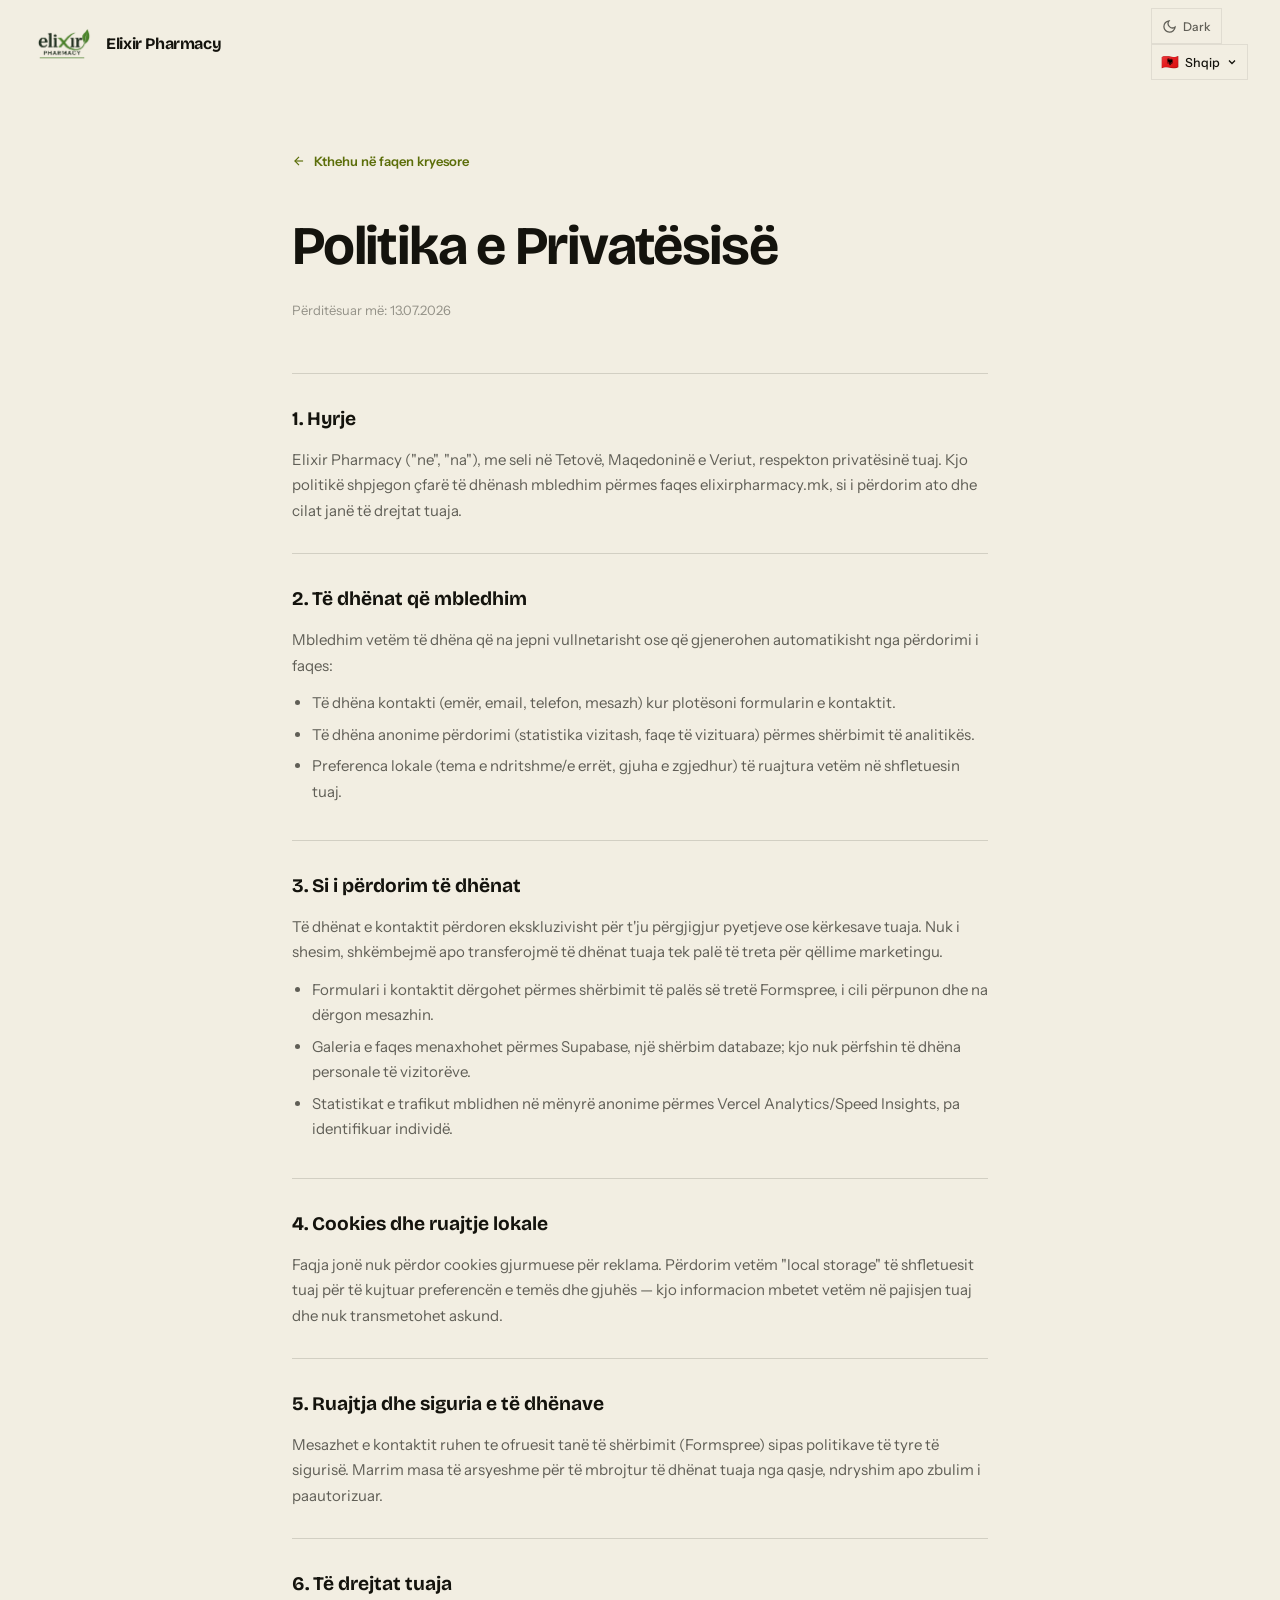
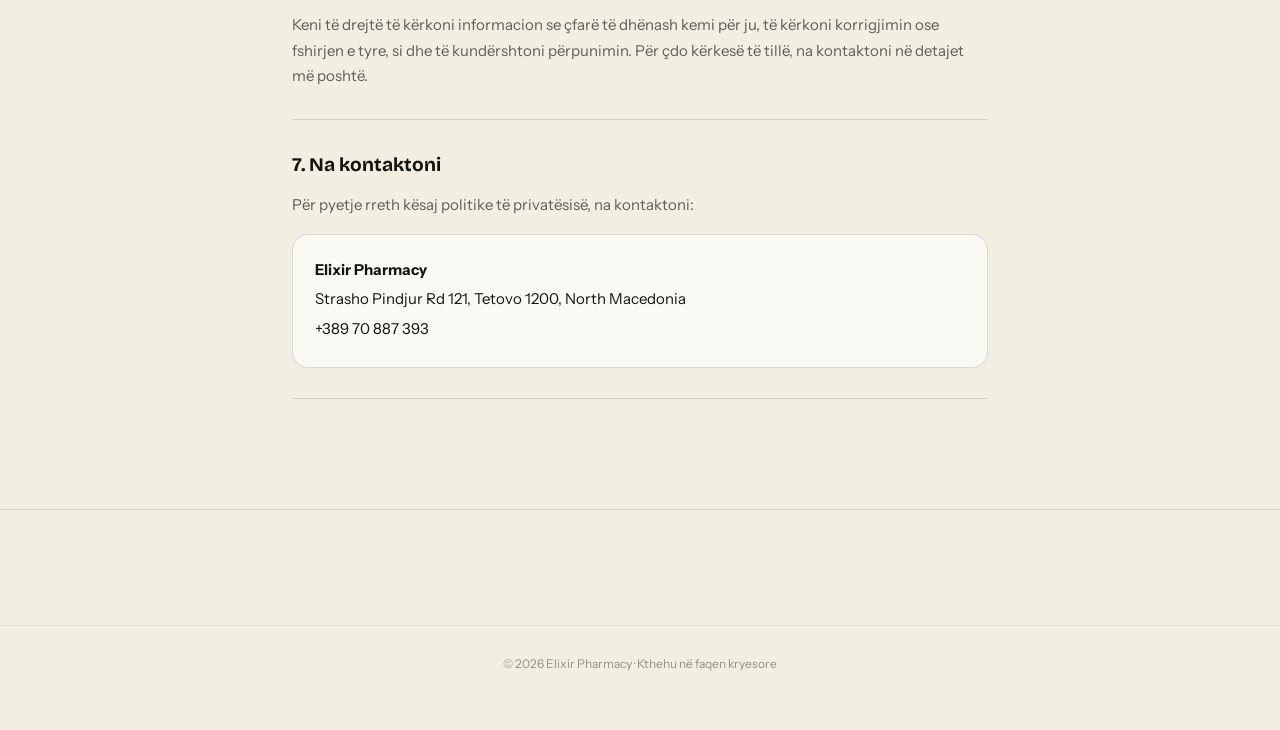
==== commit c82bec8d: "Redesign frontend 2.0" ====
--- a/privacy-policy.html
+++ b/privacy-policy.html
@@ -12,9 +12,11 @@
 
   <link rel="preconnect" href="https://fonts.googleapis.com" />
   <link rel="preconnect" href="https://fonts.gstatic.com" crossorigin />
+  <link href="https://fonts.googleapis.com/css2?family=Bricolage+Grotesque:opsz,wght@12..96,400..800&family=Instrument+Sans:wght@400;500;600;700&display=swap" rel="stylesheet" />
   <script defer src="/_vercel/insights/script.js"></script>
   <script defer src="/_vercel/speed-insights/script.js"></script>
 
+  <!-- Apply saved theme immediately to avoid flash -->
   <script>
     (function() {
       const t = localStorage.getItem('elixir-theme') || 'light';
@@ -22,10 +24,11 @@
     })();
   </script>
 
-  <link rel="stylesheet" href="css/style.css" />
+  <link rel="stylesheet" href="style.css" />
 </head>
 <body>
 
+<!-- NAVBAR -->
 <nav id="navbar">
   <div class="nav-inner">
     <a href="/" class="nav-logo">
@@ -33,14 +36,13 @@
       <img class="logo-light" src="images/logo-light.png" alt="Elixir Pharmacy logo" />
       <span>Elixir Pharmacy</span>
     </a>
-    <div class="nav-links" id="nav-links"></div>
-    <div class="nav-controls" style="margin-left:auto;">
+    <div class="nav-controls">
       <button id="theme-toggle" onclick="toggleTheme()" aria-label="Toggle theme">
-        <svg class="sun-icon" width="14" height="14" viewBox="0 0 24 24" fill="none" stroke="currentColor" stroke-width="2">
+        <svg class="sun-icon" width="15" height="15" viewBox="0 0 24 24" fill="none" stroke="currentColor" stroke-width="2">
           <circle cx="12" cy="12" r="4"/>
           <path d="M12 2v2M12 20v2M4.93 4.93l1.41 1.41M17.66 17.66l1.41 1.41M2 12h2M20 12h2M6.34 17.66l-1.41 1.41M19.07 4.93l-1.41 1.41"/>
         </svg>
-        <svg class="moon-icon" width="14" height="14" viewBox="0 0 24 24" fill="none" stroke="currentColor" stroke-width="2">
+        <svg class="moon-icon" width="15" height="15" viewBox="0 0 24 24" fill="none" stroke="currentColor" stroke-width="2">
           <path d="M21 12.79A9 9 0 1 1 11.21 3 7 7 0 0 0 21 12.79z"/>
         </svg>
         <span class="theme-label" id="theme-label">Dark</span>
@@ -48,27 +50,26 @@
       <div id="lang-dropdown">
         <button id="lang-btn" onclick="toggleLangMenu()" aria-haspopup="true" aria-expanded="false">
           <span class="flag" id="lang-flag">🇦🇱</span>
-          <span class="lang-label" id="lang-current">SQ</span>
+          <span class="lang-label" id="lang-current">Shqip</span>
           <svg class="chevron" viewBox="0 0 24 24" fill="none" stroke="currentColor" stroke-width="2.5"><path d="m6 9 6 6 6-6"/></svg>
         </button>
         <div id="lang-menu" role="menu">
-          <button onclick="setLang('sq')" class="active" data-lang="sq"><span class="flag">🇦🇱</span> Shqip — SQ</button>
+          <button onclick="setLang('sq')" class="active" data-lang="sq"><span>🇦🇱</span> Shqip — SQ</button>
           <div class="lang-divider"></div>
-          <button onclick="setLang('mk')" data-lang="mk"><span class="flag">🇲🇰</span> Македонски — MK</button>
+          <button onclick="setLang('mk')" data-lang="mk"><span>🇲🇰</span> Македонски — MK</button>
           <div class="lang-divider"></div>
-          <button onclick="setLang('en')" data-lang="en"><span class="flag">🇬🇧</span> English — EN</button>
+          <button onclick="setLang('en')" data-lang="en"><span>🇬🇧</span> English — EN</button>
           <div class="lang-divider"></div>
-          <button onclick="setLang('tr')" data-lang="tr"><span class="flag">🇹🇷</span> Türkçe — TR</button>
+          <button onclick="setLang('tr')" data-lang="tr"><span>🇹🇷</span> Türkçe — TR</button>
         </div>
       </div>
     </div>
   </div>
 </nav>
 
-<div class="shell">
 <main class="privacy-main">
   <a href="/" class="back-link">
-    <svg viewBox="0 0 24 24" fill="none" stroke="currentColor" stroke-width="2"><path d="m12 19-7-7 7-7"/><path d="M19 12H5"/></svg>
+    <svg width="14" height="14" viewBox="0 0 24 24" fill="none" stroke="currentColor" stroke-width="2"><path d="m12 19-7-7 7-7"/><path d="M19 12H5"/></svg>
     <span data-i18n="back_text"></span>
   </a>
 
@@ -126,19 +127,131 @@
   </section>
 </main>
 
+<!-- FOOTER -->
 <footer>
+  <div class="retro-grid"></div>
+  <div class="top-line"></div>
   <div class="container">
-    <div class="colophon-bottom" style="margin-top:0;border-top:none;padding-top:0;">
-      <span>© 2026 Elixir Pharmacy · <a href="/" data-i18n="footer_home" class="footer-credit-link"></a></span>
+    <div class="inner">
+      <p class="footer-copy">© 2026 Elixir Pharmacy · <a href="/"><span data-i18n="footer_home"></span></a></p>
     </div>
   </div>
 </footer>
-</div>
-
-<script src="js/privacy-translations.js"></script>
-<script src="js/core.js"></script>
+
+<script src="script.js"></script>
 <script>
-setLang(localStorage.getItem('elixir-lang') || 'sq');
+// ── PRIVACY-PAGE TRANSLATIONS ──────────────────────────
+const T = {
+  sq: {
+    back_text: "Kthehu në faqen kryesore",
+    title: "Politika e Privatësisë",
+    updated: "Përditësuar më:",
+    s1_title: "1. Hyrje",
+    s1_body: "Elixir Pharmacy (\"ne\", \"na\"), me seli në Tetovë, Maqedoninë e Veriut, respekton privatësinë tuaj. Kjo politikë shpjegon çfarë të dhënash mbledhim përmes faqes elixirpharmacy.mk, si i përdorim ato dhe cilat janë të drejtat tuaja.",
+    s2_title: "2. Të dhënat që mbledhim",
+    s2_intro: "Mbledhim vetëm të dhëna që na jepni vullnetarisht ose që gjenerohen automatikisht nga përdorimi i faqes:",
+    s2_li1: "Të dhëna kontakti (emër, email, telefon, mesazh) kur plotësoni formularin e kontaktit.",
+    s2_li2: "Të dhëna anonime përdorimi (statistika vizitash, faqe të vizituara) përmes shërbimit të analitikës.",
+    s2_li3: "Preferenca lokale (tema e ndritshme/e errët, gjuha e zgjedhur) të ruajtura vetëm në shfletuesin tuaj.",
+    s3_title: "3. Si i përdorim të dhënat",
+    s3_body: "Të dhënat e kontaktit përdoren ekskluzivisht për t'ju përgjigjur pyetjeve ose kërkesave tuaja. Nuk i shesim, shkëmbejmë apo transferojmë të dhënat tuaja tek palë të treta për qëllime marketingu.",
+    s3_li1: "Formulari i kontaktit dërgohet përmes shërbimit të palës së tretë Formspree, i cili përpunon dhe na dërgon mesazhin.",
+    s3_li2: "Galeria e faqes menaxhohet përmes Supabase, një shërbim databaze; kjo nuk përfshin të dhëna personale të vizitorëve.",
+    s3_li3: "Statistikat e trafikut mblidhen në mënyrë anonime përmes Vercel Analytics/Speed Insights, pa identifikuar individë.",
+    s4_title: "4. Cookies dhe ruajtje lokale",
+    s4_body: "Faqja jonë nuk përdor cookies gjurmuese për reklama. Përdorim vetëm \"local storage\" të shfletuesit tuaj për të kujtuar preferencën e temës dhe gjuhës — kjo informacion mbetet vetëm në pajisjen tuaj dhe nuk transmetohet askund.",
+    s5_title: "5. Ruajtja dhe siguria e të dhënave",
+    s5_body: "Mesazhet e kontaktit ruhen te ofruesit tanë të shërbimit (Formspree) sipas politikave të tyre të sigurisë. Marrim masa të arsyeshme për të mbrojtur të dhënat tuaja nga qasje, ndryshim apo zbulim i paautorizuar.",
+    s6_title: "6. Të drejtat tuaja",
+    s6_body: "Keni të drejtë të kërkoni informacion se çfarë të dhënash kemi për ju, të kërkoni korrigjimin ose fshirjen e tyre, si dhe të kundërshtoni përpunimin. Për çdo kërkesë të tillë, na kontaktoni në detajet më poshtë.",
+    s7_title: "7. Na kontaktoni",
+    s7_body: "Për pyetje rreth kësaj politike të privatësisë, na kontaktoni:",
+    footer_home: "Kthehu në faqen kryesore",
+  },
+  mk: {
+    back_text: "Назад на почетна",
+    title: "Политика за приватност",
+    updated: "Последно ажурирано:",
+    s1_title: "1. Вовед",
+    s1_body: "Elixir Pharmacy (\"ние\"), со седиште во Тетово, Северна Македонија, ја почитува вашата приватност. Оваа политика објаснува кои податоци ги собираме преку elixirpharmacy.mk, како ги користиме и кои се вашите права.",
+    s2_title: "2. Податоци што ги собираме",
+    s2_intro: "Собираме само податоци што доброволно ни ги давате или кои автоматски се генерираат при користење на сајтот:",
+    s2_li1: "Контакт податоци (име, е-пошта, телефон, порака) кога го пополнувате контакт формуларот.",
+    s2_li2: "Анонимни податоци за користење (посети, прегледани страници) преку услуга за аналитика.",
+    s2_li3: "Локални преференци (светла/темна тема, избран јазик) зачувани само во вашиот прелистувач.",
+    s3_title: "3. Како ги користиме податоците",
+    s3_body: "Контакт податоците се користат исклучиво за да одговориме на вашите прашања или барања. Не ги продаваме, разменуваме или пренесуваме вашите податоци на трети страни за маркетинг цели.",
+    s3_li1: "Контакт формуларот се испраќа преку услугата на трета страна Formspree, која го обработува и ни го доставува пораката.",
+    s3_li2: "Галеријата на сајтот се управува преку Supabase, услуга за база на податоци; ова не вклучува лични податоци на посетители.",
+    s3_li3: "Статистики за сообраќај се собираат анонимно преку Vercel Analytics/Speed Insights, без идентификување поединци.",
+    s4_title: "4. Колачиња и локално складирање",
+    s4_body: "Нашиот сајт не користи колачиња за следење заради реклами. Користиме само „local storage“ на вашиот прелистувач за да ја запомниме преференцата за тема и јазик — овие информации остануваат само на вашиот уред.",
+    s5_title: "5. Складирање и безбедност на податоците",
+    s5_body: "Контакт пораките се чуваат кај нашите даватели на услуги (Formspree) согласно нивните безбедносни политики. Преземаме разумни мерки за да ги заштитиме вашите податоци од неовластен пристап, измена или обелоденување.",
+    s6_title: "6. Вашите права",
+    s6_body: "Имате право да побарате информации за тоа кои податоци ги имаме за вас, да побарате корекција или бришење, како и да се спротивставите на обработката. За вакво барање, контактирајте нè на деталите подолу.",
+    s7_title: "7. Контактирајте нè",
+    s7_body: "За прашања во врска со оваа политика за приватност, контактирајте нè:",
+    footer_home: "Назад на почетна",
+  },
+  en: {
+    back_text: "Back to homepage",
+    title: "Privacy Policy",
+    updated: "Last updated:",
+    s1_title: "1. Introduction",
+    s1_body: "Elixir Pharmacy (\"we\", \"us\"), based in Tetovo, North Macedonia, respects your privacy. This policy explains what data we collect through elixirpharmacy.mk, how we use it, and what your rights are.",
+    s2_title: "2. Data we collect",
+    s2_intro: "We only collect data you voluntarily provide, or that is generated automatically through normal use of the site:",
+    s2_li1: "Contact details (name, email, phone, message) when you fill out the contact form.",
+    s2_li2: "Anonymous usage data (visit counts, pages viewed) via an analytics service.",
+    s2_li3: "Local preferences (light/dark theme, chosen language) stored only in your browser.",
+    s3_title: "3. How we use your data",
+    s3_body: "Contact data is used exclusively to respond to your questions or requests. We do not sell, trade, or transfer your data to third parties for marketing purposes.",
+    s3_li1: "The contact form is submitted through the third-party service Formspree, which processes and delivers the message to us.",
+    s3_li2: "The site's gallery is managed via Supabase, a database service; this does not involve visitors' personal data.",
+    s3_li3: "Traffic statistics are collected anonymously via Vercel Analytics/Speed Insights, without identifying individuals.",
+    s4_title: "4. Cookies and local storage",
+    s4_body: "Our site does not use tracking cookies for advertising. We only use your browser's local storage to remember your theme and language preference — this information stays on your device and is never transmitted anywhere.",
+    s5_title: "5. Data storage and security",
+    s5_body: "Contact messages are stored with our service providers (Formspree) according to their own security policies. We take reasonable measures to protect your data from unauthorized access, alteration, or disclosure.",
+    s6_title: "6. Your rights",
+    s6_body: "You have the right to ask what data we hold about you, request its correction or deletion, and object to its processing. For any such request, contact us using the details below.",
+    s7_title: "7. Contact us",
+    s7_body: "For questions about this privacy policy, contact us:",
+    footer_home: "Back to homepage",
+  },
+  tr: {
+    back_text: "Ana sayfaya dön",
+    title: "Gizlilik Politikası",
+    updated: "Son güncelleme:",
+    s1_title: "1. Giriş",
+    s1_body: "Kuzey Makedonya, Tetova merkezli Elixir Pharmacy (\"biz\"), gizliliğinize saygı duyar. Bu politika, elixirpharmacy.mk üzerinden hangi verileri topladığımızı, bunları nasıl kullandığımızı ve haklarınızı açıklar.",
+    s2_title: "2. Topladığımız veriler",
+    s2_intro: "Yalnızca gönüllü olarak sağladığınız veya sitenin normal kullanımı sırasında otomatik olarak oluşturulan verileri toplarız:",
+    s2_li1: "İletişim formunu doldurduğunuzda iletişim bilgileri (ad, e-posta, telefon, mesaj).",
+    s2_li2: "Bir analitik hizmeti aracılığıyla anonim kullanım verileri (ziyaret sayıları, görüntülenen sayfalar).",
+    s2_li3: "Yalnızca tarayıcınızda saklanan yerel tercihler (açık/koyu tema, seçilen dil).",
+    s3_title: "3. Verilerinizi nasıl kullanıyoruz",
+    s3_body: "İletişim verileri yalnızca sorularınıza veya taleplerinize yanıt vermek için kullanılır. Verilerinizi pazarlama amacıyla üçüncü taraflara satmıyor, takas etmiyor veya aktarmıyoruz.",
+    s3_li1: "İletişim formu, mesajı işleyip bize ileten üçüncü taraf hizmeti Formspree aracılığıyla gönderilir.",
+    s3_li2: "Sitenin galerisi, bir veritabanı hizmeti olan Supabase üzerinden yönetilir; bu, ziyaretçilerin kişisel verilerini içermez.",
+    s3_li3: "Trafik istatistikleri, bireyleri tanımlamadan Vercel Analytics/Speed Insights aracılığıyla anonim olarak toplanır.",
+    s4_title: "4. Çerezler ve yerel depolama",
+    s4_body: "Sitemiz reklam amaçlı izleme çerezleri kullanmaz. Tema ve dil tercihinizi hatırlamak için yalnızca tarayıcınızın yerel depolamasını kullanırız — bu bilgi yalnızca cihazınızda kalır ve hiçbir yere iletilmez.",
+    s5_title: "5. Veri saklama ve güvenlik",
+    s5_body: "İletişim mesajları, kendi güvenlik politikalarına göre hizmet sağlayıcılarımızda (Formspree) saklanır. Verilerinizi yetkisiz erişim, değişiklik veya ifşadan korumak için makul önlemler alıyoruz.",
+    s6_title: "6. Haklarınız",
+    s6_body: "Sizinle ilgili hangi verileri tuttuğumuzu sorma, düzeltilmesini veya silinmesini talep etme ve işlenmesine itiraz etme hakkına sahipsiniz. Bu tür bir talep için aşağıdaki bilgilerden bize ulaşın.",
+    s7_title: "7. Bize ulaşın",
+    s7_body: "Bu gizlilik politikası hakkında sorularınız için bize ulaşın:",
+    footer_home: "Ana sayfaya dön",
+  },
+};
+
+// Initialize language from saved preference (falls back to Albanian)
+const savedLang = localStorage.getItem('elixir-lang') || 'sq';
+setLang(savedLang);
 </script>
+
 </body>
-</html>
+</html>
--- a/style.css
+++ b/style.css
@@ -0,0 +1,908 @@
+/* ============================================================
+   ELIXIR PHARMACY — design system
+   Direction: editorial creative-agency / portfolio language
+   inspired by large-type, minimal-nav, numbered-section design.
+   Oversized display type, hairline rules instead of cards,
+   one bold lime accent, restrained palette, big whitespace.
+   ============================================================ */
+
+/* ── DARK (default) ── */
+:root {
+  --bg:          #0a0a08;
+  --bg2:         #100f0c;
+  --surface:     #17160f;
+  --border:      rgba(244,242,234,0.14);
+  --border-soft: rgba(244,242,234,0.08);
+  --accent:      #d7ff3e;
+  --accent-dim:  #b9dd2e;
+  --on-accent:   #0a0a08;
+  --text:        #f4f2ea;
+  --text-dim:    rgba(244,242,234,0.64);
+  --text-muted:  rgba(244,242,234,0.38);
+  --input-bg:    transparent;
+  --nav-bg:      rgba(10,10,8,0.72);
+  --nav-bg-solid: rgba(10,10,8,0.94);
+  --error:       #ff6b4a;
+  --success:     var(--accent);
+  --overlay-bg:  rgba(6,6,4,0.82);
+  --scrim: linear-gradient(180deg, rgba(6,6,4,0.15) 0%, rgba(6,6,4,0.55) 62%, rgba(6,6,4,0.86) 100%);
+}
+
+/* ── LIGHT ── */
+html.light {
+  --bg:          #f2eee2;
+  --bg2:         #e9e4d4;
+  --surface:     #fbf9f3;
+  --border:      rgba(20,19,13,0.14);
+  --border-soft: rgba(20,19,13,0.08);
+  --accent:      #5c6e0a;
+  --accent-dim:  #47560a;
+  --on-accent:   #f2eee2;
+  --text:        #14130d;
+  --text-dim:    rgba(20,19,13,0.66);
+  --text-muted:  rgba(20,19,13,0.42);
+  --input-bg:    #ffffff;
+  --nav-bg:      rgba(242,238,226,0.78);
+  --nav-bg-solid: rgba(242,238,226,0.95);
+  --error:       #a8391f;
+  --success:     var(--accent-dim);
+  --overlay-bg:  rgba(20,19,13,0.6);
+  --scrim: linear-gradient(180deg, rgba(20,19,13,0.15) 0%, rgba(20,19,13,0.5) 62%, rgba(20,19,13,0.82) 100%);
+}
+
+*, *::before, *::after { box-sizing: border-box; margin: 0; padding: 0; }
+html { scroll-behavior: smooth; scroll-padding-top: 90px; }
+
+body {
+  background: var(--bg);
+  color: var(--text);
+  font-family: 'Instrument Sans', sans-serif;
+  font-weight: 400;
+  line-height: 1.6;
+  overflow-x: hidden;
+  transition: background 0.25s ease, color 0.25s ease;
+}
+
+h1, h2, h3, .font-display { font-family: 'Bricolage Grotesque', sans-serif; }
+
+a { color: inherit; text-decoration: none; }
+img { max-width: 100%; display: block; }
+button { font-family: inherit; cursor: pointer; background: none; border: none; color: inherit; }
+input, textarea { font-family: inherit; }
+
+::-webkit-scrollbar { width: 6px; }
+::-webkit-scrollbar-track { background: var(--bg); }
+::-webkit-scrollbar-thumb { background: var(--border); }
+::selection { background: var(--accent); color: var(--on-accent); }
+
+.container { max-width: 1320px; margin: 0 auto; padding: 0 32px; }
+
+@keyframes spin { to { transform: rotate(360deg); } }
+
+.animate-in { opacity: 0; transform: translateY(22px); transition: opacity 0.7s ease, transform 0.7s ease; }
+.animate-in.visible { opacity: 1; transform: translateY(0); }
+@media (prefers-reduced-motion: reduce) { .animate-in { opacity: 1; transform: none; transition: none; } }
+
+section { padding: 130px 0; position: relative; }
+#hero { padding: 0; }
+#about { padding-top: 110px; }
+#services, #gallery, #map { padding-top: 110px; }
+
+.eyebrow {
+  display: inline-flex; align-items: center; gap: 8px;
+  font-size: 0.8rem; letter-spacing: 0.09em; text-transform: uppercase;
+  color: var(--accent); font-weight: 600; margin-bottom: 20px;
+}
+.section-head { margin-bottom: 64px; max-width: 760px; }
+.section-title { font-size: clamp(2.4rem, 5.2vw, 4.2rem); font-weight: 700; letter-spacing: -0.03em; line-height: 1; }
+
+/* ============================================================
+   NAVBAR
+   ============================================================ */
+#navbar {
+  position: fixed; top: 0; left: 0; right: 0; z-index: 300;
+  background: var(--nav-bg); backdrop-filter: blur(8px);
+  transition: background 0.3s ease;
+}
+#navbar.scrolled { background: var(--nav-bg-solid); border-bottom: 1px solid var(--border-soft); }
+.nav-inner { max-width: 1320px; margin: 0 auto; padding: 0 32px; height: 84px; display: flex; align-items: center; justify-content: space-between; }
+.nav-logo { display: flex; align-items: center; gap: 10px; font-family: 'Bricolage Grotesque', sans-serif; font-weight: 700; font-size: 1.1rem; letter-spacing: -0.01em; color: var(--text); }
+.nav-logo img { height: 28px; width: auto; }
+.nav-logo .logo-light { display: none; }
+html.light .nav-logo .logo-dark { display: none; }
+html.light .nav-logo .logo-light { display: block; }
+@media (max-width: 420px) { .nav-logo span { display: none; } }
+
+.nav-right { display: flex; align-items: center; gap: 12px; }
+.nav-phone { font-size: 0.85rem; font-weight: 500; color: var(--text-dim); margin-right: 6px; }
+.nav-phone:hover { color: var(--accent); }
+@media (max-width: 720px) { .nav-phone { display: none; } }
+
+#theme-toggle { display: flex; align-items: center; gap: 6px; height: 38px; padding: 0 12px; border: 1px solid var(--border); color: var(--text-dim); border-radius: 20px; }
+#theme-toggle:hover { border-color: var(--accent); color: var(--text); }
+#theme-toggle .moon-icon { display: none; }
+html.light #theme-toggle .sun-icon { display: none; }
+html.light #theme-toggle .moon-icon { display: block; }
+.theme-label { font-size: 0.75rem; font-weight: 500; }
+@media (max-width: 640px) { .theme-label { display: none; } #theme-toggle { padding: 0 9px; } }
+
+#lang-dropdown { position: relative; }
+#lang-btn { display: flex; align-items: center; gap: 6px; height: 38px; padding: 0 10px 0 12px; border: 1px solid var(--border); color: var(--text); border-radius: 20px; }
+#lang-btn:hover { border-color: var(--accent); }
+#lang-btn .flag { font-size: 0.9rem; line-height: 1; }
+#lang-btn .lang-label { font-size: 0.78rem; font-weight: 500; }
+#lang-btn .chevron { width: 12px; height: 12px; transition: transform 0.2s ease; }
+#lang-dropdown.open #lang-btn .chevron { transform: rotate(180deg); }
+@media (max-width: 640px) { #lang-btn .lang-label { display: none; } }
+
+#lang-menu {
+  position: absolute; top: calc(100% + 10px); right: 0; min-width: 190px;
+  background: var(--surface); border: 1px solid var(--border); border-radius: 12px; overflow: hidden;
+  opacity: 0; visibility: hidden; transform: translateY(-6px);
+  transition: opacity 0.18s ease, transform 0.18s ease, visibility 0.18s; z-index: 310;
+}
+#lang-dropdown.open #lang-menu { opacity: 1; visibility: visible; transform: translateY(0); }
+#lang-menu button { display: flex; align-items: center; gap: 10px; width: 100%; padding: 12px 14px; font-size: 0.85rem; text-align: left; color: var(--text-dim); }
+#lang-menu button:hover { background: var(--bg2); color: var(--text); }
+#lang-menu button.active { color: var(--accent); font-weight: 600; }
+.lang-divider { height: 1px; background: var(--border-soft); }
+
+#mobile-nav-toggle {
+  position: relative; height: 38px; padding: 0 20px;
+  border: 1px solid var(--border); border-radius: 20px;
+  font-size: 0.8rem; font-weight: 600; letter-spacing: 0.03em; color: var(--text);
+  display: flex; align-items: center; justify-content: center;
+}
+#mobile-nav-toggle:hover { border-color: var(--accent); }
+#mobile-nav-toggle.open { border-color: var(--accent); color: var(--accent); }
+
+/* ============================================================
+   FULLSCREEN MENU
+   ============================================================ */
+#fullscreen-menu {
+  position: fixed; inset: 0; z-index: 250;
+  background: var(--bg);
+  clip-path: circle(0% at calc(100% - 60px) 44px);
+  transition: clip-path 0.6s cubic-bezier(.65,0,.35,1);
+  display: flex; align-items: center;
+  pointer-events: none;
+}
+#fullscreen-menu.open { clip-path: circle(150% at calc(100% - 60px) 44px); pointer-events: auto; }
+.fs-menu-inner { width: 100%; padding: 0 32px; display: flex; flex-direction: column; gap: 64px; }
+.fs-menu-links { display: flex; flex-direction: column; }
+.fs-link {
+  display: flex; align-items: baseline; gap: 24px;
+  padding: 20px 0; border-bottom: 1px solid var(--border-soft);
+  font-family: 'Bricolage Grotesque', sans-serif;
+  font-size: clamp(2.2rem, 7vw, 4.5rem); font-weight: 700; letter-spacing: -0.03em;
+  color: var(--text); transition: color 0.25s ease, padding-left 0.25s ease;
+}
+.fs-link:hover { color: var(--accent); padding-left: 16px; }
+.fs-num { font-family: 'Instrument Sans', sans-serif; font-size: 0.9rem; font-weight: 600; color: var(--text-muted); align-self: flex-start; margin-top: 18px; }
+.fs-stack { position: relative; overflow: hidden; height: 1.1em; display: inline-block; }
+.fs-stack span { display: block; }
+.fs-stack span:last-child { position: absolute; top: 100%; left: 0; }
+.fs-link:hover .fs-stack span { transform: translateY(-100%); transition: transform 0.35s ease; }
+.fs-link .fs-stack span { transition: transform 0.35s ease; }
+
+.fs-menu-foot { display: flex; flex-wrap: wrap; gap: 16px 36px; padding-top: 24px; border-top: 1px solid var(--border-soft); }
+.fs-email { font-size: 0.95rem; font-weight: 600; color: var(--text); }
+.fs-email:hover { color: var(--accent); }
+.fs-loc { font-size: 0.85rem; color: var(--text-muted); letter-spacing: 0.05em; }
+.fs-social { display: flex; gap: 20px; margin-left: auto; }
+.fs-social a { font-size: 0.85rem; color: var(--text-dim); }
+.fs-social a:hover { color: var(--accent); }
+@media (max-width: 640px) { .fs-social { margin-left: 0; } }
+
+body.nav-lock { overflow: hidden; }
+
+/* ============================================================
+   HERO
+   ============================================================ */
+#hero { min-height: 100dvh; display: flex; flex-direction: column; justify-content: flex-end; overflow: hidden; }
+.hero-media { position: absolute; inset: 0; z-index: 0; }
+.hero-media .bg { width: 100%; height: 100%; object-fit: cover; }
+.hero-scrim { position: absolute; inset: 0; background: var(--scrim); }
+
+.hero-content { position: relative; z-index: 2; padding: 140px 32px 56px; color: #f4f2ea; }
+.hero-top-row { display: flex; justify-content: space-between; align-items: flex-start; margin-bottom: 30px; }
+.hero-tags { display: flex; gap: 8px; font-size: 0.8rem; letter-spacing: 0.1em; color: rgba(244,242,234,0.72); }
+.hero-tags .sep { color: var(--accent); }
+
+.hero-badge { position: relative; width: 88px; height: 88px; color: rgba(244,242,234,0.85); flex-shrink: 0; }
+.hero-badge-ring { width: 100%; height: 100%; animation: spin 14s linear infinite; text-transform: uppercase; }
+.hero-badge-arrow { position: absolute; top: 50%; left: 50%; width: 22px; height: 22px; transform: translate(-50%,-50%); color: var(--accent); }
+
+.hero-title { font-size: clamp(3.2rem, 11vw, 9rem); font-weight: 700; letter-spacing: -0.04em; line-height: 0.86; margin-bottom: 34px; }
+.hero-title-line { display: block; }
+.hero-title-accent { color: var(--accent); }
+.hero-dot { color: var(--text); }
+
+.hero-bottom-row { display: flex; flex-wrap: wrap; align-items: flex-end; justify-content: space-between; gap: 24px; margin-bottom: 30px; }
+.hero-sub { font-size: 1.05rem; color: rgba(244,242,234,0.8); max-width: 40ch; line-height: 1.6; }
+.hero-btns { display: flex; flex-wrap: wrap; gap: 12px; }
+
+.btn-primary, .btn-secondary, .btn-submit {
+  display: inline-flex; align-items: center; justify-content: center; gap: 8px;
+  height: 54px; padding: 0 30px; border-radius: 999px;
+  font-size: 0.875rem; font-weight: 600; letter-spacing: 0.02em; white-space: nowrap;
+  transition: background 0.2s ease, color 0.2s ease, border-color 0.2s ease, transform 0.15s ease;
+}
+.btn-primary, .btn-submit { background: var(--accent); color: var(--on-accent); }
+.btn-primary:hover, .btn-submit:hover { background: var(--accent-dim); }
+.btn-primary:active, .btn-submit:active { transform: scale(0.97); }
+.btn-secondary { border: 1px solid rgba(244,242,234,0.32); color: rgba(244,242,234,0.92); }
+.btn-secondary:hover { border-color: var(--accent); color: var(--accent); }
+
+.hero-rating { display: flex; align-items: center; gap: 10px; color: #f4f2ea; }
+.hero-rating .stars { display: flex; gap: 2px; }
+.hero-rating .star-icon { width: 14px; height: 14px; fill: var(--accent); }
+.hero-rating .rating-num { font-weight: 600; font-size: 0.9rem; }
+.hero-rating .rating-count { font-size: 0.8rem; color: rgba(244,242,234,0.6); }
+
+/* ============================================================
+   ABOUT
+   ============================================================ */
+.about-grid { display: grid; grid-template-columns: 1fr; gap: 40px; }
+@media (min-width: 860px) { .about-grid { grid-template-columns: 1fr 1.15fr; gap: 80px; align-items: end; } }
+.about-mark { font-size: clamp(3.2rem, 9vw, 6.5rem); font-weight: 700; letter-spacing: -0.04em; line-height: 0.95; }
+.about-mark-dim { color: var(--accent); }
+.about-statement { font-size: clamp(1.3rem, 2.4vw, 1.8rem); font-weight: 500; letter-spacing: -0.01em; line-height: 1.45; color: var(--text); margin-bottom: 44px; }
+.about-meta { display: flex; gap: 48px; border-top: 1px solid var(--border); padding-top: 24px; }
+.about-meta-num { font-family: 'Bricolage Grotesque', sans-serif; font-size: 2rem; font-weight: 700; color: var(--accent); margin-bottom: 4px; }
+.about-meta-label { font-size: 0.8rem; color: var(--text-muted); text-transform: uppercase; letter-spacing: 0.04em; }
+
+/* ============================================================
+   SERVICES — full-bleed editorial rows
+   ============================================================ */
+.services-list { margin-top: 20px; border-top: 1px solid var(--border); }
+.service-block { border-bottom: 1px solid var(--border); transition: background 0.3s ease; }
+.service-block:hover { background: var(--bg2); }
+.service-block-inner { display: flex; align-items: center; gap: 32px; padding: 44px 0; }
+.service-index { font-family: 'Bricolage Grotesque', sans-serif; font-size: 1.1rem; font-weight: 700; color: var(--text-muted); width: 44px; flex-shrink: 0; }
+.service-visual { color: var(--accent); flex-shrink: 0; width: 60px; }
+.service-text h3 { font-size: clamp(1.3rem, 2.4vw, 1.85rem); font-weight: 700; letter-spacing: -0.015em; margin-bottom: 6px; }
+.service-text p { font-size: 0.95rem; color: var(--text-dim); max-width: 56ch; line-height: 1.6; }
+@media (min-width: 760px) {
+  .service-block-inner { gap: 48px; }
+  .service-text { display: grid; grid-template-columns: 1fr 1fr; gap: 32px; align-items: center; }
+  .service-text p { margin: 0; }
+}
+
+/* ============================================================
+   GALLERY
+   ============================================================ */
+.gallery-frame { position: relative; border-top: 1px solid var(--border); border-bottom: 1px solid var(--border); }
+.gallery-empty { text-align: center; padding: 90px 24px; color: var(--text-muted); font-size: 0.95rem; }
+
+.gallery-upload-btn {
+  position: relative; display: inline-flex; align-items: center; gap: 8px;
+  height: 46px; padding: 0 22px; margin: 0 8px 20px; border-radius: 999px;
+  border: 1px solid var(--accent); color: var(--accent); font-size: 0.8125rem; font-weight: 600;
+}
+.gallery-upload-btn:hover { background: var(--accent); color: var(--on-accent); }
+.gallery-upload-btn input { position: absolute; inset: 0; opacity: 0; cursor: pointer; }
+.gallery-logout-btn { display: inline-flex; align-items: center; gap: 6px; height: 46px; padding: 0 18px; margin-bottom: 20px; border: 1px solid var(--border); border-radius: 999px; color: var(--text-dim); font-size: 0.75rem; }
+.gallery-logout-btn:hover { border-color: var(--error); color: var(--error); }
+
+.gallery-slideshow { position: relative; aspect-ratio: 21/9; overflow: hidden; background: var(--surface); }
+@media (max-width: 640px) { .gallery-slideshow { aspect-ratio: 4/5; } }
+.gallery-slide-track { position: relative; width: 100%; height: 100%; }
+.gallery-slide { position: absolute; inset: 0; opacity: 0; pointer-events: none; transition: opacity 0.5s ease, transform 0.5s ease; }
+.gallery-slide.active { opacity: 1; pointer-events: auto; }
+.gallery-slide img { width: 100%; height: 100%; object-fit: contain; filter: grayscale(65%); transition: filter 0.5s ease; }
+.gallery-slide.active img:hover { filter: grayscale(0%); }
+.gallery-slide.exit-left { transform: translateX(-100%); opacity: 0; }
+.gallery-slide.exit-right { transform: translateX(100%); opacity: 0; }
+.gallery-caption { position: absolute; left: 0; right: 0; bottom: 0; padding: 18px 24px; background: linear-gradient(to top, rgba(6,6,4,0.75), transparent); color: #fff; font-size: 0.9rem; }
+.gallery-remove { position: absolute; top: 16px; right: 16px; width: 34px; height: 34px; display: none; align-items: center; justify-content: center; background: rgba(6,6,4,0.65); color: #fff; border-radius: 50%; border: 1px solid rgba(255,255,255,0.25); }
+.gallery-remove:hover { background: var(--error); }
+
+.gallery-arrow { position: absolute; top: 50%; transform: translateY(-50%); width: 46px; height: 46px; border-radius: 50%; display: flex; align-items: center; justify-content: center; background: var(--overlay-bg); color: #fff; border: 1px solid rgba(255,255,255,0.2); z-index: 4; }
+.gallery-arrow:hover { background: var(--accent); color: var(--on-accent); }
+.gallery-arrow-left { left: 18px; }
+.gallery-arrow-right { right: 18px; }
+
+.gallery-dots { display: flex; justify-content: center; gap: 8px; padding: 20px 0 4px; }
+.gallery-dot { width: 6px; height: 6px; border-radius: 50%; background: var(--border); transition: background 0.2s ease, transform 0.2s ease; }
+.gallery-dot.active { background: var(--accent); transform: scale(1.5); }
+.gallery-counter { text-align: center; font-size: 0.75rem; color: var(--text-muted); padding-bottom: 20px; }
+
+#gallery-admin-grid { display: grid; grid-template-columns: repeat(auto-fill, minmax(150px, 1fr)); gap: 3px; padding: 3px; }
+.admin-grid-item { position: relative; aspect-ratio: 1/1; overflow: hidden; cursor: grab; }
+.admin-grid-item img { width: 100%; height: 100%; object-fit: contain; }
+.admin-grid-item.dragging { opacity: 0.4; }
+.admin-grid-item.drag-over { outline: 2px solid var(--accent); outline-offset: -2px; }
+.admin-grid-drag-handle { position: absolute; top: 6px; left: 6px; color: #fff; background: rgba(6,6,4,0.6); width: 22px; height: 22px; border-radius: 50%; display: flex; align-items: center; justify-content: center; font-size: 0.75rem; }
+.admin-grid-caption { position: absolute; left: 0; right: 0; bottom: 0; padding: 6px 8px; background: rgba(6,6,4,0.68); color: #fff; font-size: 0.6875rem; }
+
+/* ============================================================
+   MODALS
+   ============================================================ */
+.admin-modal-overlay {
+  position: fixed; inset: 0; background: var(--overlay-bg);
+  display: flex; align-items: center; justify-content: center; padding: 20px;
+  opacity: 0; visibility: hidden; transition: opacity 0.2s ease, visibility 0.2s; z-index: 500;
+}
+.admin-modal-overlay.open { opacity: 1; visibility: visible; }
+.admin-modal-box { width: 100%; max-width: 400px; background: var(--surface); border: 1px solid var(--border); border-radius: 20px; padding: 34px; }
+.admin-modal-box h3 { font-size: 1.3rem; font-weight: 700; margin-bottom: 8px; }
+.admin-modal-box p { font-size: 0.875rem; color: var(--text-dim); margin-bottom: 20px; }
+.form-field {
+  width: 100%; height: 48px; padding: 0 4px; margin-bottom: 18px;
+  background: var(--input-bg); border: none; border-bottom: 1px solid var(--border); color: var(--text); font-size: 0.95rem;
+  border-radius: 0;
+}
+textarea.form-field { height: auto; padding: 10px 4px; resize: vertical; }
+.form-field:focus { outline: none; border-bottom-color: var(--accent); }
+.form-field::placeholder { color: var(--text-muted); }
+.admin-modal-box .form-field { border: 1px solid var(--border); border-radius: 12px; padding: 0 14px; }
+.admin-modal-box .form-field:focus { border-color: var(--accent); box-shadow: 0 0 0 3px rgba(215,255,62,0.12); }
+.admin-error { color: var(--error); font-size: 0.8125rem; margin: -8px 0 12px; display: none; }
+.admin-error.visible { display: block; }
+.admin-modal-btns { display: flex; gap: 10px; margin-top: 8px; }
+.admin-cancel-btn { flex: 1; height: 46px; border: 1px solid var(--border); border-radius: 999px; color: var(--text-dim); font-size: 0.875rem; font-weight: 500; }
+.admin-cancel-btn:hover { border-color: var(--text-dim); color: var(--text); }
+.admin-modal-btns .btn-submit { flex: 1; height: 46px; }
+
+.hours-modal-box { max-width: 380px; }
+.hours-modal-header { display: flex; align-items: center; justify-content: space-between; margin-bottom: 20px; }
+.hours-modal-header h3 { margin: 0; }
+.hours-close-btn { width: 32px; height: 32px; border-radius: 50%; display: flex; align-items: center; justify-content: center; border: 1px solid var(--border); color: var(--text-dim); }
+.hours-close-btn:hover { border-color: var(--error); color: var(--error); }
+.hours-table { display: flex; flex-direction: column; }
+.hours-row { display: flex; justify-content: space-between; padding: 12px 4px; border-bottom: 1px solid var(--border-soft); font-size: 0.875rem; }
+.hours-row:last-child { border-bottom: none; }
+.hours-row-today { color: var(--accent); font-weight: 600; }
+.hours-time { color: var(--text-dim); }
+.hours-row-sunday { color: var(--text-dim); }
+.hours-row-today .hours-time { color: var(--accent); }
+
+#edit-photo-modal { position: fixed; inset: 0; background: var(--overlay-bg); display: none; align-items: center; justify-content: center; padding: 20px; z-index: 500; }
+#edit-photo-modal.open { display: flex; }
+.edit-photo-box { width: 100%; max-width: 420px; max-height: 90vh; overflow-y: auto; background: var(--surface); border: 1px solid var(--border); border-radius: 20px; padding: 26px; }
+.edit-photo-preview { width: 100%; aspect-ratio: 4/3; object-fit: contain; border-radius: 12px; margin-bottom: 12px; }
+.edit-photo-replace-label { display: block; }
+.edit-replace-btn { width: 100%; height: 42px; border: 1px solid var(--border); border-radius: 999px; color: var(--text-dim); font-size: 0.8125rem; margin-bottom: 16px; }
+.edit-replace-btn:hover { border-color: var(--accent); color: var(--accent); }
+.edit-photo-label { font-size: 0.75rem; color: var(--text-muted); margin: 10px 0 4px; }
+.edit-photo-input { width: 100%; height: 42px; padding: 0 12px; background: var(--input-bg); border: 1px solid var(--border); border-radius: 10px; color: var(--text); font-size: 0.85rem; }
+.edit-photo-actions { display: flex; gap: 8px; margin-top: 20px; }
+.edit-photo-cancel, .edit-photo-delete, .edit-photo-save { flex: 1; height: 44px; border-radius: 999px; font-size: 0.8125rem; font-weight: 600; border: 1px solid var(--border); }
+.edit-photo-cancel { color: var(--text-dim); }
+.edit-photo-delete { color: var(--error); border-color: var(--error); }
+.edit-photo-delete:hover { background: var(--error); color: #fff; }
+.edit-photo-save { background: var(--accent); border-color: var(--accent); color: var(--on-accent); }
+.edit-photo-save:hover { background: var(--accent-dim); }
+
+/* ============================================================
+   WHY US / STATS
+   ============================================================ */
+#why-us { overflow: hidden; }
+.stats-bg {
+  position: absolute; inset: 0; opacity: 0.5; pointer-events: none;
+  background-image: repeating-linear-gradient(90deg, var(--border-soft) 0 1px, transparent 1px 120px);
+}
+.stats-row { display: grid; grid-template-columns: 1fr; gap: 48px; position: relative; }
+@media (min-width: 760px) { .stats-row { grid-template-columns: repeat(4, 1fr); gap: 24px; } }
+.stat-tag { font-size: 0.8rem; color: var(--text-muted); display: block; margin-bottom: 18px; }
+.stat-big { font-family: 'Bricolage Grotesque', sans-serif; font-size: clamp(2.6rem, 5vw, 4rem); font-weight: 700; letter-spacing: -0.03em; }
+.stat-item-clickable { cursor: pointer; }
+.stat-item-clickable:hover .stat-big { color: var(--accent); }
+.stat-hint { font-size: 0.78rem; color: var(--text-muted); margin-top: 8px; }
+
+/* ============================================================
+   REVIEWS
+   ============================================================ */
+.reviews-rating-line { display: flex; align-items: center; gap: 16px; margin-top: 28px; }
+.big-rating { font-family: 'Bricolage Grotesque', sans-serif; font-size: 2.4rem; font-weight: 700; }
+.big-stars { display: flex; gap: 3px; }
+.big-star { width: 16px; height: 16px; fill: var(--accent); }
+.reviews-count-label { font-size: 0.85rem; color: var(--text-muted); }
+
+.reviews-editorial { border-top: 1px solid var(--border); }
+.review-entry { padding: 44px 0; border-bottom: 1px solid var(--border); display: grid; grid-template-columns: 1fr; gap: 20px; }
+@media (min-width: 860px) { .review-entry { grid-template-columns: 3fr 1fr; align-items: center; } }
+.review-quote { font-family: 'Bricolage Grotesque', sans-serif; font-size: clamp(1.3rem, 2.6vw, 2rem); font-weight: 500; letter-spacing: -0.015em; line-height: 1.35; }
+.review-by { display: flex; align-items: center; gap: 12px; }
+@media (min-width: 860px) { .review-by { justify-content: flex-end; } }
+.review-by img { width: 40px; height: 40px; border-radius: 50%; object-fit: cover; filter: grayscale(100%); }
+.review-by span { font-size: 0.9rem; font-weight: 600; color: var(--text-dim); }
+
+/* ============================================================
+   CONTACT
+   ============================================================ */
+.contact-top { margin-bottom: 56px; }
+.contact-title-big { font-size: clamp(2.6rem, 6.5vw, 5.5rem); }
+.contact-grid { display: grid; grid-template-columns: 1fr; gap: 56px; }
+@media (min-width: 900px) { .contact-grid { grid-template-columns: 0.85fr 1.15fr; } }
+.contact-info-col { display: flex; flex-direction: column; gap: 0; border-top: 1px solid var(--border); }
+.contact-line { padding: 26px 0; border-bottom: 1px solid var(--border); display: flex; flex-direction: column; gap: 6px; }
+.contact-line-label { font-size: 0.75rem; text-transform: uppercase; letter-spacing: 0.06em; color: var(--text-muted); }
+.contact-line-value { font-size: 1.4rem; font-weight: 600; font-family: 'Bricolage Grotesque', sans-serif; }
+.contact-line-value:hover a, a.contact-line-value:hover { color: var(--accent); }
+.contact-line-value-sm { font-size: 0.95rem; font-weight: 400; font-family: 'Instrument Sans', sans-serif; color: var(--text-dim); line-height: 1.6; }
+.directions-link { display: inline-flex; align-items: center; gap: 6px; margin-top: 10px; font-size: 0.85rem; font-weight: 600; color: var(--accent); }
+.directions-link:hover { color: var(--accent-dim); }
+
+.contact-form-col h3 { font-size: 1.4rem; font-weight: 700; margin-bottom: 24px; }
+.contact-form-col form { display: flex; flex-direction: column; }
+.field-line { margin-bottom: 6px; }
+.form-feedback { display: flex; align-items: center; gap: 10px; margin-top: 16px; padding: 14px 16px; font-size: 0.875rem; border-radius: 12px; border: 1px solid; }
+.form-feedback-success { color: var(--success); border-color: var(--success); background: rgba(215,255,62,0.08); }
+.form-feedback-error { color: var(--error); border-color: var(--error); background: rgba(255,107,74,0.08); }
+
+/* ============================================================
+   MAP
+   ============================================================ */
+.map-frame { border-top: 1px solid var(--border); border-bottom: 1px solid var(--border); filter: grayscale(40%); transition: filter 0.4s ease; }
+.map-frame:hover { filter: grayscale(0%); }
+
+/* ============================================================
+   FOOTER
+   ============================================================ */
+footer { padding: 90px 0 32px; border-top: 1px solid var(--border); }
+.footer-top { display: flex; align-items: center; justify-content: space-between; margin-bottom: 40px; }
+.footer-brand { font-family: 'Bricolage Grotesque', sans-serif; font-size: clamp(1.8rem, 4vw, 2.6rem); font-weight: 700; letter-spacing: -0.02em; }
+.footer-brand:hover { color: var(--accent); }
+.footer-top-btn { display: flex; align-items: center; gap: 8px; height: 46px; padding: 0 18px; border: 1px solid var(--border); border-radius: 999px; font-size: 0.78rem; font-weight: 600; letter-spacing: 0.05em; }
+.footer-top-btn:hover { border-color: var(--accent); color: var(--accent); }
+.footer-rule { height: 1px; background: var(--border); margin-bottom: 44px; }
+.footer-cols { display: grid; grid-template-columns: 1fr; gap: 28px; margin-bottom: 44px; }
+@media (min-width: 720px) { .footer-cols { grid-template-columns: repeat(3, 1fr); } }
+.footer-col { display: flex; flex-direction: column; gap: 14px; }
+.footer-col a { font-size: 0.9rem; color: var(--text-dim); }
+.footer-col a:hover { color: var(--accent); }
+.footer-col-loc { align-items: flex-start; }
+@media (min-width: 720px) { .footer-col-loc { align-items: flex-end; text-align: right; } }
+.footer-col-loc span:first-child { font-family: 'Bricolage Grotesque', sans-serif; font-weight: 700; font-size: 1rem; letter-spacing: 0.02em; }
+.footer-bottom { display: flex; flex-wrap: wrap; gap: 8px 20px; justify-content: space-between; border-top: 1px solid var(--border-soft); padding-top: 24px; }
+.footer-copy { font-size: 0.75rem; color: var(--text-muted); }
+.footer-credit-link:hover { color: var(--accent); }
+
+/* ============================================================
+   FLOATING CTA
+   ============================================================ */
+#floating-cta { position: fixed; right: 20px; bottom: 20px; display: flex; flex-direction: column; gap: 10px; z-index: 150; }
+.float-btn { width: 48px; height: 48px; border-radius: 50%; display: flex; align-items: center; justify-content: center; border: 1px solid var(--border); background: var(--surface); color: var(--text); transition: transform 0.15s ease, background 0.2s ease, color 0.2s ease, border-color 0.2s ease; }
+.float-btn:hover { transform: scale(1.08); }
+.float-cart:hover { background: var(--accent); color: var(--on-accent); border-color: var(--accent); }
+.float-wa:hover { background: #22c55e; color: #fff; border-color: #22c55e; }
+.float-phone:hover { background: var(--accent); color: var(--on-accent); border-color: var(--accent); }
+
+/* ============================================================
+   PRIVACY POLICY PAGE
+   ============================================================ */
+.privacy-main { max-width: 760px; margin: 0 auto; padding: 150px 32px 110px; }
+.back-link { display: inline-flex; align-items: center; gap: 8px; font-size: 0.8125rem; font-weight: 600; color: var(--accent); margin-bottom: 32px; }
+.back-link:hover { color: var(--accent-dim); }
+.page-title { font-size: clamp(2.2rem, 5vw, 3.4rem); font-weight: 700; letter-spacing: -0.03em; margin-bottom: 10px; }
+.page-updated { font-size: 0.8125rem; color: var(--text-muted); margin-bottom: 52px; }
+.policy-block { padding: 30px 0; border-top: 1px solid var(--border); }
+.policy-block:last-child { border-bottom: 1px solid var(--border); }
+.policy-block h2 { font-family: 'Bricolage Grotesque', sans-serif; font-size: 1.2rem; font-weight: 700; margin-bottom: 12px; }
+.policy-block p { font-size: 0.9375rem; line-height: 1.7; color: var(--text-dim); }
+.policy-block ul { margin: 12px 0 0 20px; }
+.policy-block li { font-size: 0.9375rem; line-height: 1.7; color: var(--text-dim); margin-bottom: 6px; }
+.privacy-contact-card { margin-top: 16px; padding: 22px; border: 1px solid var(--border); border-radius: 16px; background: var(--surface); font-size: 0.9rem; }
+.privacy-contact-card p { color: var(--text); margin-bottom: 4px; }
+.privacy-contact-card a:hover { color: var(--accent); }
+
+footer .retro-grid { display: none; }
+footer .top-line { height: 1px; background: var(--border-soft); }
+footer .inner { padding: 28px; text-align: center; }
+
+/* ============================================================
+   RESPONSIVE TWEAKS
+   ============================================================ */
+@media (max-width: 640px) {
+  section { padding: 90px 0; }
+  #about, #services, #gallery, #map { padding-top: 90px; }
+  .container { padding: 0 22px; }
+  .hero-content { padding: 130px 22px 44px; }
+  .fs-menu-inner { padding: 0 22px; }
+  .review-by { justify-content: flex-start; }
+}
+
+
+/* ── minor fixups ── */
+.service-block-alt { background: var(--bg2); }
+.service-block-alt:hover { background: var(--bg); }
+
+
+/* ============================================================
+   ELIXIR PHARMACY — REFINEMENT PASS
+   Editorial polish layer: tighter grid, calmer controls,
+   stronger hierarchy, fewer "template" cues, better states.
+   ============================================================ */
+
+:root {
+  --container: 1380px;
+  --grid-line: rgba(244,242,234,0.11);
+  --accent-soft: rgba(215,255,62,0.10);
+}
+html.light {
+  --grid-line: rgba(20,19,13,0.10);
+  --accent-soft: rgba(92,110,10,0.09);
+}
+
+body { -webkit-font-smoothing: antialiased; text-rendering: optimizeLegibility; }
+.container, .nav-inner { max-width: var(--container); }
+.container { padding-left: 36px; padding-right: 36px; }
+
+section { padding: clamp(96px, 10vw, 150px) 0; }
+#about { padding-top: clamp(92px, 9vw, 132px); }
+#services, #gallery, #map { padding-top: clamp(96px, 9vw, 132px); }
+
+.eyebrow {
+  font-size: 0.68rem;
+  letter-spacing: 0.14em;
+  font-weight: 650;
+  margin-bottom: 24px;
+}
+.section-head { margin-bottom: clamp(44px, 6vw, 76px); max-width: 900px; }
+.section-title {
+  font-size: clamp(2.7rem, 6vw, 5.35rem);
+  line-height: 0.94;
+  letter-spacing: -0.045em;
+  max-width: 9ch;
+}
+
+/* NAV — less pill-like, more editorial */
+#navbar { background: transparent; backdrop-filter: none; }
+#navbar.scrolled {
+  background: color-mix(in srgb, var(--bg) 92%, transparent);
+  backdrop-filter: blur(16px);
+  border-bottom-color: var(--border-soft);
+}
+.nav-inner { height: 88px; }
+.nav-logo { gap: 12px; font-size: 1rem; letter-spacing: -0.025em; }
+.nav-logo img { height: 30px; }
+.nav-phone { font-size: 0.72rem; letter-spacing: 0.04em; }
+#theme-toggle, #lang-btn, #mobile-nav-toggle {
+  height: 36px;
+  border-radius: 0;
+  border-color: var(--border-soft);
+  background: transparent;
+}
+#theme-toggle { padding: 0 10px; }
+#lang-btn { padding: 0 9px; }
+#mobile-nav-toggle { padding: 0 14px; text-transform: uppercase; letter-spacing: 0.08em; font-size: 0.67rem; }
+#theme-toggle:hover, #lang-btn:hover, #mobile-nav-toggle:hover,
+#mobile-nav-toggle.open { border-color: var(--accent); }
+#lang-menu {
+  border-radius: 0;
+  box-shadow: 0 18px 50px rgba(0,0,0,.14);
+}
+
+/* HERO — stronger art direction, less "hero UI" */
+#hero { min-height: max(720px, 100dvh); }
+.hero-media .bg { transform: scale(1.015); }
+.hero-scrim {
+  background:
+    linear-gradient(90deg, rgba(6,6,4,.58) 0%, rgba(6,6,4,.18) 58%, rgba(6,6,4,.18) 100%),
+    linear-gradient(180deg, rgba(6,6,4,.10) 0%, rgba(6,6,4,.20) 44%, rgba(6,6,4,.84) 100%);
+}
+html.light .hero-scrim {
+  background:
+    linear-gradient(90deg, rgba(20,19,13,.50) 0%, rgba(20,19,13,.13) 60%, rgba(20,19,13,.18) 100%),
+    linear-gradient(180deg, rgba(20,19,13,.08) 0%, rgba(20,19,13,.18) 44%, rgba(20,19,13,.72) 100%);
+}
+.hero-content {
+  max-width: var(--container);
+  width: 100%;
+  margin: 0 auto;
+  padding: 150px 36px 44px;
+}
+.hero-top-row { margin-bottom: 44px; }
+.hero-tags {
+  font-size: 0.66rem;
+  letter-spacing: 0.17em;
+  font-weight: 600;
+}
+.hero-badge { width: 78px; height: 78px; }
+.hero-title {
+  font-size: clamp(4.1rem, 12.6vw, 11.5rem);
+  line-height: .78;
+  letter-spacing: -.065em;
+  max-width: 10ch;
+  margin-bottom: clamp(34px, 5vw, 58px);
+}
+.hero-title-accent { color: var(--accent); }
+.hero-bottom-row {
+  display: grid;
+  grid-template-columns: minmax(220px, 1fr) auto;
+  align-items: end;
+  gap: 40px;
+  padding-top: 24px;
+  border-top: 1px solid rgba(244,242,234,.22);
+  margin-bottom: 24px;
+}
+.hero-sub {
+  font-size: .98rem;
+  line-height: 1.55;
+  max-width: 42ch;
+  color: rgba(244,242,234,.82);
+}
+.hero-btns { gap: 18px; }
+.btn-primary, .btn-secondary, .btn-submit {
+  height: 48px;
+  border-radius: 0;
+  padding: 0 22px;
+  font-size: .72rem;
+  text-transform: uppercase;
+  letter-spacing: .08em;
+}
+.btn-primary {
+  box-shadow: inset 0 0 0 1px rgba(255,255,255,.06);
+}
+.btn-secondary { border-color: rgba(244,242,234,.34); }
+.btn-primary:hover, .btn-submit:hover { transform: translateY(-2px); }
+.btn-secondary:hover { background: rgba(255,255,255,.05); transform: translateY(-2px); }
+.hero-rating {
+  gap: 9px;
+  font-size: .75rem;
+  text-transform: uppercase;
+  letter-spacing: .06em;
+}
+.hero-rating .star-icon { width: 12px; height: 12px; }
+.hero-rating .rating-num { font-size: .78rem; }
+.hero-rating .rating-count { font-size: .7rem; }
+
+/* ABOUT — asymmetric editorial balance */
+.about-grid { gap: clamp(48px, 9vw, 150px); }
+@media (min-width: 860px) {
+  .about-grid { grid-template-columns: .82fr 1.18fr; align-items: start; }
+}
+.about-mark {
+  font-size: clamp(4rem, 9.5vw, 8.5rem);
+  line-height: .78;
+  letter-spacing: -.07em;
+}
+.about-statement {
+  font-size: clamp(1.45rem, 2.8vw, 2.2rem);
+  line-height: 1.25;
+  letter-spacing: -.025em;
+  max-width: 27ch;
+  margin-bottom: 54px;
+}
+.about-meta {
+  gap: 0;
+  justify-content: flex-start;
+  border-top-color: var(--border);
+  padding-top: 20px;
+}
+.about-meta-item {
+  min-width: 150px;
+  padding-right: 30px;
+}
+.about-meta-item + .about-meta-item { border-left: 1px solid var(--border); padding-left: 30px; }
+.about-meta-num { font-size: 2.5rem; letter-spacing: -.045em; }
+.about-meta-label { font-size: .65rem; letter-spacing: .11em; }
+
+/* SERVICES — typography first, icons second */
+.services-list { margin-top: 10px; }
+.service-block { transition: background .35s ease, padding .35s ease; }
+.service-block:hover { background: var(--accent-soft); }
+.service-block-inner {
+  min-height: 148px;
+  padding: 34px 0;
+  gap: 30px;
+}
+.service-index {
+  width: 38px;
+  font-size: .72rem;
+  letter-spacing: .08em;
+  align-self: flex-start;
+  padding-top: 7px;
+}
+.service-visual {
+  width: 44px;
+  opacity: .78;
+}
+.service-visual svg { width: 34px; height: 34px; }
+.service-text { flex: 1; }
+.service-text h3 {
+  font-size: clamp(1.5rem, 2.6vw, 2.35rem);
+  letter-spacing: -.035em;
+  margin-bottom: 0;
+}
+.service-text p {
+  font-size: .88rem;
+  line-height: 1.55;
+  max-width: 44ch;
+}
+@media (min-width: 760px) {
+  .service-text { grid-template-columns: minmax(0,1.15fr) minmax(240px,.85fr); gap: 60px; }
+}
+@media (max-width: 759px) {
+  .service-block-inner { align-items: flex-start; }
+  .service-text h3 { margin-bottom: 8px; }
+}
+
+/* GALLERY — gallery should feel like an image-led editorial feature */
+.gallery-frame { border-top-color: var(--border); border-bottom-color: var(--border); }
+.gallery-slideshow {
+  aspect-ratio: 2 / 1;
+  background: var(--bg2);
+}
+.gallery-slide img { filter: none; transform: scale(1.01); transition: transform .8s cubic-bezier(.2,.7,.2,1); }
+.gallery-slide.active img:hover { filter: none; transform: scale(1.035); }
+.gallery-caption {
+  padding: 28px 30px 24px;
+  background: linear-gradient(to top, rgba(6,6,4,.82), transparent 100%);
+  font-size: .75rem;
+  letter-spacing: .04em;
+}
+.gallery-arrow {
+  width: 44px; height: 44px; border-radius: 0;
+  background: rgba(6,6,4,.24);
+  border-color: rgba(255,255,255,.3);
+}
+.gallery-dots { justify-content: flex-start; padding: 16px 0 4px; }
+.gallery-counter { text-align: left; padding: 0 0 16px; font-size: .65rem; letter-spacing: .08em; }
+
+/* STATS — turn generic metric cards into a quiet information band */
+.stats-row { gap: 0; border-top: 1px solid var(--border); }
+.stat-item {
+  padding: 28px 24px 28px 0;
+  border-bottom: 1px solid var(--border);
+}
+.stat-item + .stat-item { border-left: 1px solid var(--border); padding-left: 24px; }
+.stat-tag { font-size: .64rem; letter-spacing: .12em; text-transform: uppercase; margin-bottom: 22px; }
+.stat-big { font-size: clamp(2.8rem, 5.5vw, 5rem); line-height: .9; letter-spacing: -.055em; }
+.stat-hint { font-size: .67rem; letter-spacing: .04em; }
+
+/* REVIEWS — larger quote, quieter chrome */
+.reviews-rating-line { margin: 18px 0 42px; gap: 12px; }
+.big-rating { font-size: 3.4rem; line-height: .9; letter-spacing: -.06em; }
+.reviews-editorial { border-top: 1px solid var(--border); }
+.review-entry { padding: 52px 0; }
+.review-quote {
+  font-size: clamp(1.55rem, 3.1vw, 2.55rem);
+  line-height: 1.2;
+  letter-spacing: -.035em;
+  max-width: 27ch;
+}
+.review-by img { width: 36px; height: 36px; }
+
+/* CONTACT — form should read like a document, not a card */
+.contact-top { margin-bottom: 64px; }
+.contact-title-big {
+  font-size: clamp(3.1rem, 7.6vw, 7rem);
+  line-height: .84;
+  letter-spacing: -.06em;
+  max-width: 9ch;
+}
+.contact-grid { gap: clamp(48px, 8vw, 120px); }
+.contact-info-col { border-top: 1px solid var(--border); }
+.contact-line { padding: 24px 0; }
+.contact-line-label { font-size: .63rem; letter-spacing: .12em; }
+.contact-line-value { font-size: 1.25rem; letter-spacing: -.02em; }
+.contact-form-col h3 { font-size: 1rem; text-transform: uppercase; letter-spacing: .1em; margin-bottom: 28px; }
+.field-line { border-bottom: 1px solid var(--border); }
+.form-field {
+  height: 58px;
+  margin-bottom: 0;
+  background: transparent;
+  border-bottom: 0;
+  font-size: .95rem;
+}
+.form-field:focus { box-shadow: none; }
+textarea.form-field { min-height: 128px; padding-top: 18px; }
+.form-feedback { border-radius: 0; padding: 12px 0; border-width: 1px 0 0; border-bottom: 0; background: transparent; }
+
+/* MAP — integrate it with the grid rather than a generic embed */
+.map-frame { border-top: 1px solid var(--border); border-bottom: 1px solid var(--border); }
+.map-frame iframe { min-height: 440px; filter: saturate(.65) contrast(.96); transition: filter .35s ease; }
+.map-frame:hover iframe { filter: saturate(.95) contrast(1); }
+
+/* FOOTER — oversized closing mark */
+footer { padding: clamp(80px, 9vw, 130px) 0 28px; }
+.footer-top { align-items: flex-end; margin-bottom: 34px; }
+.footer-brand {
+  font-size: clamp(2.2rem, 6vw, 5rem);
+  line-height: .85;
+  letter-spacing: -.06em;
+}
+.footer-top-btn {
+  height: auto;
+  padding: 8px 0;
+  border: 0;
+  border-bottom: 1px solid var(--border);
+  border-radius: 0;
+  font-size: .66rem;
+  letter-spacing: .12em;
+}
+.footer-cols { gap: 20px; }
+.footer-col { gap: 10px; }
+.footer-col a { font-size: .78rem; }
+.footer-col-loc span:first-child { font-size: .72rem; letter-spacing: .13em; }
+
+/* FLOATING ACTIONS — retain utility without looking like a widget stack */
+#floating-cta { right: 22px; bottom: 22px; gap: 8px; }
+.float-btn {
+  width: 44px; height: 44px; border-radius: 0;
+  background: color-mix(in srgb, var(--surface) 88%, transparent);
+  backdrop-filter: blur(10px);
+}
+.float-btn:hover { transform: translateX(-3px); }
+
+/* MODALS — keep admin utility but remove consumer-app styling */
+.admin-modal-box, .edit-photo-box {
+  border-radius: 0;
+  box-shadow: 0 30px 90px rgba(0,0,0,.22);
+}
+.admin-modal-box { max-width: 440px; padding: 38px; }
+.admin-modal-box .form-field { border-radius: 0; }
+.admin-cancel-btn, .edit-photo-cancel, .edit-photo-delete, .edit-photo-save,
+.edit-replace-btn { border-radius: 0; }
+
+/* FOCUS / ACCESSIBILITY */
+:where(a, button, input, textarea, select):focus-visible {
+  outline: 2px solid var(--accent);
+  outline-offset: 4px;
+}
+button:disabled { cursor: wait; opacity: .65; }
+@media (prefers-reduced-motion: reduce) {
+  html { scroll-behavior: auto; }
+  .hero-badge-ring, .gallery-slide, .gallery-slide img { animation: none; transition: none; }
+}
+
+/* RESPONSIVE — preserve composition instead of simply shrinking it */
+@media (max-width: 900px) {
+  .container, .nav-inner { padding-left: 24px; padding-right: 24px; }
+  .hero-content { padding-left: 24px; padding-right: 24px; }
+  .hero-bottom-row { grid-template-columns: 1fr; }
+  .hero-btns { justify-content: flex-start; }
+  .hero-title { max-width: 8ch; }
+}
+@media (max-width: 640px) {
+  section { padding: 82px 0; }
+  #about, #services, #gallery, #map { padding-top: 82px; }
+  .container, .nav-inner { padding-left: 18px; padding-right: 18px; }
+  .nav-inner { height: 76px; }
+  .nav-logo img { height: 27px; }
+  .hero-content { padding: 120px 18px 28px; }
+  .hero-top-row { margin-bottom: 28px; }
+  .hero-badge { width: 64px; height: 64px; }
+  .hero-title { font-size: clamp(3.5rem, 17vw, 6rem); line-height: .82; margin-bottom: 34px; }
+  .hero-bottom-row { gap: 28px; padding-top: 18px; }
+  .hero-sub { font-size: .9rem; max-width: 34ch; }
+  .hero-btns { width: 100%; }
+  .hero-btns a { flex: 1; min-width: 0; }
+  .about-statement { max-width: 100%; font-size: 1.45rem; }
+  .about-meta-item { min-width: 0; }
+  .service-block-inner { min-height: 0; padding: 28px 0; gap: 18px; }
+  .service-visual { display: none; }
+  .service-index { width: 28px; }
+  .service-text p { font-size: .84rem; }
+  .gallery-slideshow { aspect-ratio: 4 / 5; }
+  .gallery-arrow { width: 40px; height: 40px; }
+  .map-frame iframe { min-height: 360px; }
+  .footer-top { gap: 24px; align-items: flex-start; }
+  .footer-cols { grid-template-columns: 1fr 1fr; }
+  .footer-col-loc { grid-column: 1 / -1; align-items: flex-start; text-align: left; }
+  .float-btn { width: 42px; height: 42px; }
+}
+@media (max-width: 390px) {
+  .hero-title { font-size: 3.25rem; }
+  .hero-btns { flex-direction: column; }
+  .hero-btns a { width: 100%; }
+  .footer-cols { grid-template-columns: 1fr; }
+}
+
+.skip-link {
+  position: fixed;
+  left: 18px;
+  top: 14px;
+  z-index: 1000;
+  padding: 9px 12px;
+  background: var(--accent);
+  color: var(--on-accent);
+  font-size: .75rem;
+  font-weight: 700;
+  transform: translateY(-160%);
+  transition: transform .2s ease;
+}
+.skip-link:focus { transform: translateY(0); }
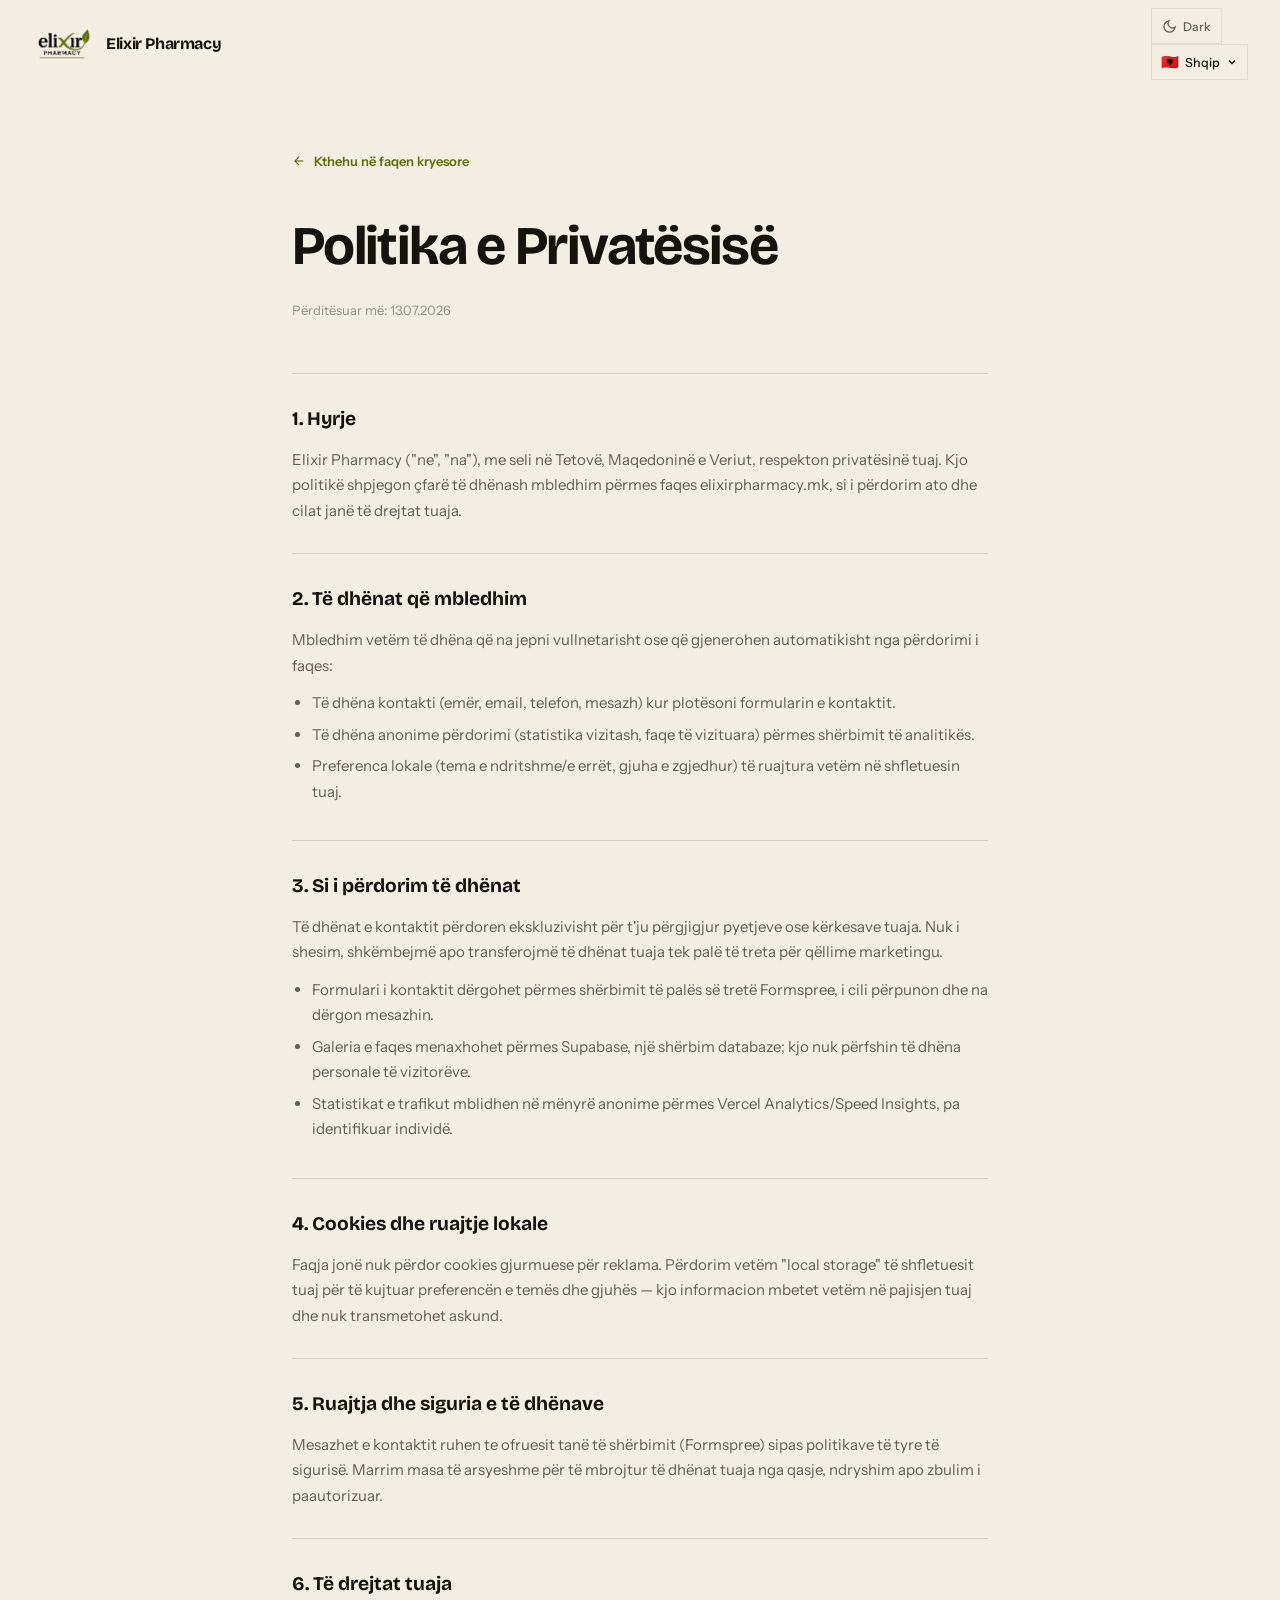
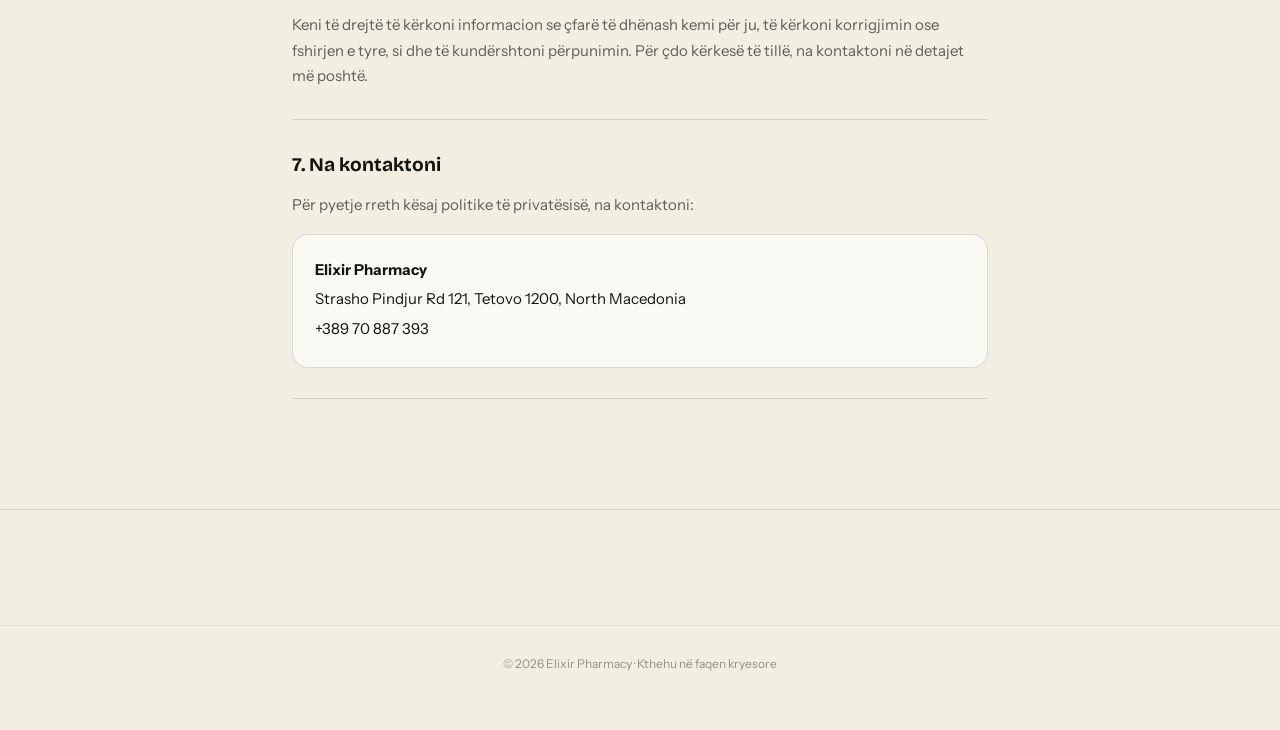
==== commit 9a2ad574: "Privacy policy fixes" ====
--- a/privacy-policy.html
+++ b/privacy-policy.html
@@ -27,7 +27,13 @@
   <link rel="stylesheet" href="style.css" />
 </head>
 <body>
-
+  <!-- LANGUAGE CHANGE TRANSITION -->
+<div id="lang-transition" aria-hidden="true">
+  <div class="lang-transition-logo">
+    <img class="logo-dark" src="images/logo-dark.png" alt="Elixir Pharmacy logo">
+    <img class="logo-light" src="images/logo-light.png" alt="Elixir Pharmacy logo">
+  </div>
+</div>
 <!-- NAVBAR -->
 <nav id="navbar">
   <div class="nav-inner">
@@ -68,20 +74,21 @@
 </nav>
 
 <main class="privacy-main">
-  <a href="/" class="back-link">
+  <!-- Added animate-in classes with staggered delays -->
+  <a href="/" class="back-link animate-in">
     <svg width="14" height="14" viewBox="0 0 24 24" fill="none" stroke="currentColor" stroke-width="2"><path d="m12 19-7-7 7-7"/><path d="M19 12H5"/></svg>
     <span data-i18n="back_text"></span>
   </a>
 
-  <h1 class="page-title font-display" data-i18n="title"></h1>
-  <p class="page-updated"><span data-i18n="updated"></span> 13.07.2026</p>
-
-  <section class="policy-block">
+  <h1 class="page-title font-display animate-in" data-i18n="title" style="transition-delay: 80ms;"></h1>
+  <p class="page-updated animate-in" style="transition-delay: 120ms;"><span data-i18n="updated"></span> 13.07.2026</p>
+
+  <section class="policy-block animate-in" style="transition-delay: 160ms;">
     <h2 data-i18n="s1_title"></h2>
     <p data-i18n="s1_body"></p>
   </section>
 
-  <section class="policy-block">
+  <section class="policy-block animate-in" style="transition-delay: 200ms;">
     <h2 data-i18n="s2_title"></h2>
     <p data-i18n="s2_intro"></p>
     <ul>
@@ -91,7 +98,7 @@
     </ul>
   </section>
 
-  <section class="policy-block">
+  <section class="policy-block animate-in" style="transition-delay: 240ms;">
     <h2 data-i18n="s3_title"></h2>
     <p data-i18n="s3_body"></p>
     <ul>
@@ -101,22 +108,22 @@
     </ul>
   </section>
 
-  <section class="policy-block">
+  <section class="policy-block animate-in" style="transition-delay: 280ms;">
     <h2 data-i18n="s4_title"></h2>
     <p data-i18n="s4_body"></p>
   </section>
 
-  <section class="policy-block">
+  <section class="policy-block animate-in" style="transition-delay: 320ms;">
     <h2 data-i18n="s5_title"></h2>
     <p data-i18n="s5_body"></p>
   </section>
 
-  <section class="policy-block">
+  <section class="policy-block animate-in" style="transition-delay: 360ms;">
     <h2 data-i18n="s6_title"></h2>
     <p data-i18n="s6_body"></p>
   </section>
 
-  <section class="policy-block">
+  <section class="policy-block animate-in" style="transition-delay: 400ms;">
     <h2 data-i18n="s7_title"></h2>
     <p data-i18n="s7_body"></p>
     <div class="privacy-contact-card">
@@ -138,9 +145,8 @@
   </div>
 </footer>
 
-<script src="script.js"></script>
+<!-- ✅ FIX: Translations MUST be defined BEFORE script.js loads -->
 <script>
-// ── PRIVACY-PAGE TRANSLATIONS ──────────────────────────
 const T = {
   sq: {
     back_text: "Kthehu në faqen kryesore",
@@ -247,11 +253,10 @@
     footer_home: "Ana sayfaya dön",
   },
 };
-
-// Initialize language from saved preference (falls back to Albanian)
-const savedLang = localStorage.getItem('elixir-lang') || 'sq';
-setLang(savedLang);
 </script>
+
+<!-- script.js loads AFTER T is defined, so initShared() can successfully apply translations -->
+<script src="script.js"></script>
 
 </body>
 </html>
--- a/style.css
+++ b/style.css
@@ -51,7 +51,7 @@
 }
 
 *, *::before, *::after { box-sizing: border-box; margin: 0; padding: 0; }
-html { scroll-behavior: smooth; scroll-padding-top: 90px; }
+
 
 body {
   background: var(--bg);
@@ -285,36 +285,192 @@
 .gallery-logout-btn { display: inline-flex; align-items: center; gap: 6px; height: 46px; padding: 0 18px; margin-bottom: 20px; border: 1px solid var(--border); border-radius: 999px; color: var(--text-dim); font-size: 0.75rem; }
 .gallery-logout-btn:hover { border-color: var(--error); color: var(--error); }
 
-.gallery-slideshow { position: relative; aspect-ratio: 21/9; overflow: hidden; background: var(--surface); }
-@media (max-width: 640px) { .gallery-slideshow { aspect-ratio: 4/5; } }
-.gallery-slide-track { position: relative; width: 100%; height: 100%; }
-.gallery-slide { position: absolute; inset: 0; opacity: 0; pointer-events: none; transition: opacity 0.5s ease, transform 0.5s ease; }
-.gallery-slide.active { opacity: 1; pointer-events: auto; }
-.gallery-slide img { width: 100%; height: 100%; object-fit: contain; filter: grayscale(65%); transition: filter 0.5s ease; }
-.gallery-slide.active img:hover { filter: grayscale(0%); }
-.gallery-slide.exit-left { transform: translateX(-100%); opacity: 0; }
-.gallery-slide.exit-right { transform: translateX(100%); opacity: 0; }
-.gallery-caption { position: absolute; left: 0; right: 0; bottom: 0; padding: 18px 24px; background: linear-gradient(to top, rgba(6,6,4,0.75), transparent); color: #fff; font-size: 0.9rem; }
-.gallery-remove { position: absolute; top: 16px; right: 16px; width: 34px; height: 34px; display: none; align-items: center; justify-content: center; background: rgba(6,6,4,0.65); color: #fff; border-radius: 50%; border: 1px solid rgba(255,255,255,0.25); }
-.gallery-remove:hover { background: var(--error); }
-
-.gallery-arrow { position: absolute; top: 50%; transform: translateY(-50%); width: 46px; height: 46px; border-radius: 50%; display: flex; align-items: center; justify-content: center; background: var(--overlay-bg); color: #fff; border: 1px solid rgba(255,255,255,0.2); z-index: 4; }
-.gallery-arrow:hover { background: var(--accent); color: var(--on-accent); }
-.gallery-arrow-left { left: 18px; }
-.gallery-arrow-right { right: 18px; }
-
-.gallery-dots { display: flex; justify-content: center; gap: 8px; padding: 20px 0 4px; }
-.gallery-dot { width: 6px; height: 6px; border-radius: 50%; background: var(--border); transition: background 0.2s ease, transform 0.2s ease; }
-.gallery-dot.active { background: var(--accent); transform: scale(1.5); }
-.gallery-counter { text-align: center; font-size: 0.75rem; color: var(--text-muted); padding-bottom: 20px; }
-
-#gallery-admin-grid { display: grid; grid-template-columns: repeat(auto-fill, minmax(150px, 1fr)); gap: 3px; padding: 3px; }
-.admin-grid-item { position: relative; aspect-ratio: 1/1; overflow: hidden; cursor: grab; }
-.admin-grid-item img { width: 100%; height: 100%; object-fit: contain; }
-.admin-grid-item.dragging { opacity: 0.4; }
-.admin-grid-item.drag-over { outline: 2px solid var(--accent); outline-offset: -2px; }
-.admin-grid-drag-handle { position: absolute; top: 6px; left: 6px; color: #fff; background: rgba(6,6,4,0.6); width: 22px; height: 22px; border-radius: 50%; display: flex; align-items: center; justify-content: center; font-size: 0.75rem; }
-.admin-grid-caption { position: absolute; left: 0; right: 0; bottom: 0; padding: 6px 8px; background: rgba(6,6,4,0.68); color: #fff; font-size: 0.6875rem; }
+/* ── GALLERY — step-by-step infinite marquee ── */
+.gallery-slideshow {
+  position: relative;
+  overflow: hidden;
+  width: 100%;
+  padding: 40px 0;
+}
+
+.gallery-slide-track {
+  display: flex;
+  gap: 32px;
+  width: max-content;
+  will-change: transform;
+  /* No CSS animation — JS handles movement and pausing */
+}
+
+.gallery-slide {
+  flex: 0 0 auto;
+  width: 450px;
+  max-width: 90vw;
+  position: relative;
+  border-radius: 20px;
+  overflow: hidden;
+  background: var(--surface, #ffffff);
+  border: 1px solid var(--border, rgba(0,0,0,0.08));
+  box-shadow: 0 8px 24px rgba(0,0,0,0.08);
+  cursor: pointer;
+  transition: transform 0.3s ease, box-shadow 0.3s ease;
+}
+
+.gallery-slide:hover {
+  transform: translateY(-6px);
+  box-shadow: 0 16px 40px rgba(0,0,0,0.12);
+}
+
+.gallery-slide-media {
+  position: relative;
+  width: 100%;
+  height: 560px;
+  overflow: hidden;
+  background: linear-gradient(135deg, #f8f9fa 0%, #e9ecef 100%);
+  display: flex;
+  align-items: center;
+  justify-content: center;
+}
+
+/* Images FIT (not fill) */
+.gallery-slide-media img {
+  width: 100%;
+  height: 100%;
+  object-fit: contain;
+  display: block;
+}
+
+/* "Click for more info" hint */
+.gallery-click-hint {
+  position: absolute;
+  bottom: 0;
+  left: 0;
+  right: 0;
+  padding: 16px 20px;
+  background: linear-gradient(to top, rgba(0,0,0,0.75), transparent);
+  color: #ffffff;
+  font-size: 0.9rem;
+  font-weight: 500;
+  text-align: center;
+  pointer-events: none;
+  display: flex;
+  align-items: center;
+  justify-content: center;
+  gap: 6px;
+  z-index: 2;
+}
+
+.gallery-click-hint svg { flex-shrink: 0; }
+
+/* Caption overlay */
+.gallery-caption-overlay {
+  position: absolute;
+  inset: 0;
+  background: rgba(0,0,0,0.85);
+  backdrop-filter: blur(8px);
+  -webkit-backdrop-filter: blur(8px);
+  display: flex;
+  align-items: center;
+  justify-content: center;
+  padding: 40px;
+  opacity: 0;
+  pointer-events: none;
+  transition: opacity 0.3s ease;
+  z-index: 5;
+}
+
+.gallery-caption-overlay.active {
+  opacity: 1;
+  pointer-events: auto;
+}
+
+.gallery-caption-text {
+  color: #ffffff;
+  font-size: 1.1rem;
+  line-height: 1.6;
+  text-align: center;
+  max-width: 90%;
+}
+
+.gallery-caption-close {
+  position: absolute;
+  top: 16px;
+  right: 16px;
+  width: 36px;
+  height: 36px;
+  border-radius: 50%;
+  background: rgba(255,255,255,0.2);
+  border: none;
+  color: #ffffff;
+  font-size: 1.2rem;
+  cursor: pointer;
+  display: flex;
+  align-items: center;
+  justify-content: center;
+  transition: background 0.2s ease;
+}
+
+.gallery-caption-close:hover { background: rgba(255,255,255,0.3); }
+
+/* Remove button (admin) */
+.gallery-remove {
+  position: absolute;
+  top: 12px;
+  left: 12px;
+  width: 32px;
+  height: 32px;
+  border-radius: 50%;
+  background: rgba(220,53,69,0.9);
+  border: none;
+  color: #ffffff;
+  font-size: 1.2rem;
+  cursor: pointer;
+  display: flex;
+  align-items: center;
+  justify-content: center;
+  z-index: 10;
+}
+
+.gallery-remove:hover { background: rgba(220,53,69,1); }
+
+/* Arrows */
+.gallery-arrow {
+  position: absolute;
+  top: 50%;
+  transform: translateY(-50%);
+  width: 52px;
+  height: 52px;
+  border-radius: 50%;
+  display: flex;
+  align-items: center;
+  justify-content: center;
+  background: var(--surface, #ffffff);
+  color: var(--text, #333333);
+  border: 1px solid var(--border, rgba(0,0,0,0.1));
+  box-shadow: 0 4px 16px rgba(0,0,0,0.12);
+  z-index: 10;
+  cursor: pointer;
+  transition: all 0.2s ease;
+}
+
+.gallery-arrow:hover {
+  background: var(--accent, #007bff);
+  color: #ffffff;
+  border-color: var(--accent, #007bff);
+  transform: translateY(-50%) scale(1.05);
+}
+
+.gallery-arrow-left { left: 24px; }
+.gallery-arrow-right { right: 24px; }
+
+@media (max-width: 768px) {
+  .gallery-slide { width: 320px; }
+  .gallery-slide-media { height: 420px; }
+  .gallery-arrow { width: 44px; height: 44px; }
+  .gallery-arrow-left { left: 12px; }
+  .gallery-arrow-right { right: 12px; }
+  .gallery-caption-overlay { padding: 24px; }
+  .gallery-caption-text { font-size: 1rem; }
+}
 
 /* ============================================================
    MODALS
@@ -906,3 +1062,1729 @@
   transition: transform .2s ease;
 }
 .skip-link:focus { transform: translateY(0); }
+html.lenis,
+html.lenis body {
+  height: auto;
+}
+.lenis.lenis-smooth {
+  scroll-behavior: auto !important;
+}
+.lenis.lenis-smooth [data-lenis-prevent] {
+  overscroll-behavior: contain;
+}
+.lenis.lenis-stopped {
+  overflow: hidden;
+}   
+
+/* =========================================================
+   LANGUAGE CHANGE TRANSITION
+   ========================================================= */
+#lang-transition {
+  position: fixed;
+  inset: 0;
+  z-index: 99990;
+  background: var(--bg, #f4f3ed);
+  color: var(--text, #111);
+  display: flex;
+  align-items: center;
+  justify-content: center;
+  pointer-events: none;
+  clip-path: inset(100% 0 0 0);
+  visibility: hidden;
+}
+
+#lang-transition.active {
+  visibility: visible;
+}
+
+#lang-transition.closing {
+  animation: langCover .52s cubic-bezier(.77,0,.18,1) forwards;
+}
+
+#lang-transition.opening {
+  animation: langReveal .65s cubic-bezier(.77,0,.18,1) forwards;
+}
+
+.lang-transition-logo {
+  position: relative;
+  width: min(180px, 42vw);
+  opacity: 0;
+  transform: scale(.92);
+  transition: opacity .3s ease, transform .45s cubic-bezier(.22,.61,.36,1);
+}
+
+#lang-transition.closing .lang-transition-logo {
+  opacity: 1;
+  transform: scale(1);
+  transition-delay: .18s;
+}
+
+#lang-transition.opening .lang-transition-logo {
+  opacity: 0;
+  transform: scale(1.04);
+}
+
+.lang-transition-logo img {
+  display: none;
+  width: 100%;
+  height: auto;
+}
+
+/* Show exactly one transition logo, matching the current theme.
+   Dark theme = dark logo, Light theme = light logo. */
+#lang-transition .logo-dark { display: block; }
+#lang-transition .logo-light { display: none; }
+html.light #lang-transition .logo-dark { display: none; }
+html.light #lang-transition .logo-light { display: block; }
+
+@keyframes langCover {
+  from { clip-path: inset(100% 0 0 0); }
+  to   { clip-path: inset(0 0 0 0); }
+}
+
+@keyframes langReveal {
+  from { clip-path: inset(0 0 0 0); }
+  to   { clip-path: inset(0 0 100% 0); }
+}
+
+@media (prefers-reduced-motion: reduce) {
+  #lang-transition { transition: opacity .2s ease; }
+  #lang-transition.closing, #lang-transition.opening { animation: none; opacity: 0; }
+}
+
+/* =========================================================
+   PAGE LOADER
+   ========================================================= */
+
+#site-loader {
+    position: fixed;
+    inset: 0;
+    z-index: 99999;
+    background: var(--bg, #f4f3ed);
+    color: var(--text, #111);
+    display: flex;
+    align-items: center;
+    justify-content: center;
+    pointer-events: all;
+    overflow: hidden;
+    clip-path: inset(0 0 0 0);
+    transition: clip-path 1.05s cubic-bezier(.77, 0, .18, 1);
+    will-change: clip-path;
+}
+
+#site-loader.is-loaded {
+    clip-path: inset(0 0 100% 0);
+    pointer-events: none;
+}
+
+#site-loader.is-loaded .loader-inner {
+    transform: translateY(-18px);
+    opacity: 0;
+    transition: transform .55s cubic-bezier(.77, 0, .18, 1), opacity .35s ease;
+}
+
+.loader-inner {
+    width: min(100% - 48px, 1400px);
+    height: 100%;
+    padding: 32px 0;
+    display: flex;
+    flex-direction: column;
+    justify-content: space-between;
+    opacity: 1;
+    transform: translateY(0);
+    transition: transform .2s ease, opacity .2s ease;
+    will-change: transform, opacity;
+}
+
+.loader-brand {
+    display: flex;
+    justify-content: space-between;
+    align-items: flex-start;
+    font-size: 14px;
+    font-weight: 600;
+    letter-spacing: .08em;
+}
+
+.loader-brand span:last-child {
+    opacity: .45;
+}
+
+.loader-bottom {
+    display: flex;
+    align-items: flex-end;
+    justify-content: space-between;
+    gap: 30px;
+}
+
+.loader-label {
+    font-size: 11px;
+    letter-spacing: .12em;
+    text-transform: uppercase;
+    opacity: .5;
+}
+
+#loader-percent {
+    font-size: clamp(72px, 13vw, 190px);
+    line-height: .8;
+    letter-spacing: -.07em;
+    font-weight: 500;
+}
+
+.loader-line {
+    width: 100%;
+    height: 1px;
+    background: currentColor;
+    opacity: .15;
+    position: relative;
+    overflow: hidden;
+}
+
+#loader-progress {
+    position: absolute;
+    inset: 0 auto 0 0;
+    width: 0%;
+    background: currentColor;
+    opacity: 1;
+    transition: width .08s linear;
+}
+
+@media (max-width: 600px) {
+    .loader-inner {
+        width: calc(100% - 32px);
+        padding: 24px 0;
+    }
+
+    .loader-brand {
+        font-size: 12px;
+    }
+
+    #loader-percent {
+        font-size: 76px;
+    }
+
+    .loader-label {
+        font-size: 9px;
+    }
+}
+
+@media (prefers-reduced-motion: reduce) {
+    #site-loader {
+        transition: opacity .2s ease;
+    }
+}
+/* =========================================================
+   SERVICES — DAVIES-INSPIRED CIRCULAR DESIGN
+   ========================================================= */
+
+/* ---------------------------------------------------------
+   SERVICE COLORS
+   --------------------------------------------------------- */
+
+:root {
+    --service-1-color: #6B7F1A;
+    --service-2-color: #3E7C8A;
+    --service-3-color: #B58A32;
+    --service-4-color: #80658F;
+    --service-5-color: #3E8A68;
+    --service-6-color: #B65C5C;
+}
+
+/* Dark-theme service colors
+   Change [data-theme="dark"] to whatever selector
+   your existing dark-mode system uses if necessary.
+*/
+
+[data-theme="dark"] {
+    --service-1-color: #B7D65A;
+    --service-2-color: #65B8C5;
+    --service-3-color: #D7B65A;
+    --service-4-color: #B795C9;
+    --service-5-color: #65C39A;
+    --service-6-color: #D98585;
+}
+
+
+/* ---------------------------------------------------------
+   MAIN SERVICES SECTION
+   --------------------------------------------------------- */
+
+.services {
+    position: relative;
+    padding: 140px 0;
+    overflow: hidden;
+}
+
+
+/* ---------------------------------------------------------
+   SERVICES HEADER
+   --------------------------------------------------------- */
+
+.services-title {
+    width: min(1300px, calc(100% - 48px));
+    margin: 0 auto 90px;
+}
+
+.services-title > span {
+    display: block;
+    margin-bottom: 25px;
+
+    font-size: 11px;
+    font-weight: 500;
+    text-transform: uppercase;
+    letter-spacing: 0.14em;
+
+    opacity: 0.5;
+}
+
+.services-title h2 {
+    margin: 0;
+
+    font-size: clamp(60px, 9vw, 140px);
+    line-height: 0.9;
+    letter-spacing: -0.06em;
+    font-weight: 500;
+}
+
+
+/* ---------------------------------------------------------
+   SERVICES GRID
+   --------------------------------------------------------- */
+
+.services-grid {
+    width: min(1300px, calc(100% - 48px));
+    margin: 0 auto;
+
+    display: grid;
+    grid-template-columns: repeat(3, 1fr);
+    gap: 24px;
+}
+
+
+/* ---------------------------------------------------------
+   INDIVIDUAL SERVICE
+   --------------------------------------------------------- */
+
+.service-card {
+    --mouse-x: 50%;
+    --mouse-y: 50%;
+
+    /* Default fallback */
+    --service-color: var(--accent);
+
+    position: relative;
+
+    aspect-ratio: 1 / 1;
+
+    border: 1px solid
+        color-mix(
+            in srgb,
+            var(--service-color) 55%,
+            transparent
+        );
+
+    border-radius: 50%;
+
+    overflow: hidden;
+    isolation: isolate;
+
+    background: transparent;
+
+    transition:
+        border-color 0.5s ease,
+        box-shadow 0.5s ease,
+        transform 0.6s cubic-bezier(.22, 1, .36, 1);
+}
+
+
+/* ---------------------------------------------------------
+   SERVICE COLORS
+   --------------------------------------------------------- */
+
+.service-1 {
+    --service-color: var(--service-1-color);
+}
+
+.service-2 {
+    --service-color: var(--service-2-color);
+}
+
+.service-3 {
+    --service-color: var(--service-3-color);
+}
+
+.service-4 {
+    --service-color: var(--service-4-color);
+}
+
+.service-5 {
+    --service-color: var(--service-5-color);
+}
+
+.service-6 {
+    --service-color: var(--service-6-color);
+}
+
+
+/* ---------------------------------------------------------
+   CURSOR GLOW
+   --------------------------------------------------------- */
+
+.service-glow {
+    position: absolute;
+
+    width: 450px;
+    height: 450px;
+
+    left: var(--mouse-x);
+    top: var(--mouse-y);
+
+    transform: translate(-50%, -50%);
+
+    border-radius: 50%;
+
+    background: radial-gradient(
+        circle,
+        color-mix(
+            in srgb,
+            var(--service-color) 28%,
+            transparent
+        ) 0%,
+
+        color-mix(
+            in srgb,
+            var(--service-color) 14%,
+            transparent
+        ) 25%,
+
+        color-mix(
+            in srgb,
+            var(--service-color) 5%,
+            transparent
+        ) 50%,
+
+        transparent 72%
+    );
+
+    opacity: 0;
+
+    pointer-events: none;
+
+    z-index: 0;
+
+    transition: opacity 0.5s ease;
+}
+
+
+/* ---------------------------------------------------------
+   CURSOR FOLLOWING BORDER LIGHT
+   --------------------------------------------------------- */
+
+.service-card::before {
+    content: "";
+
+    position: absolute;
+    inset: 0;
+
+    border-radius: 50%;
+
+    background: radial-gradient(
+        300px circle at var(--mouse-x) var(--mouse-y),
+
+        color-mix(
+            in srgb,
+            var(--service-color) 75%,
+            transparent
+        ),
+
+        transparent 65%
+    );
+
+    opacity: 0;
+
+    pointer-events: none;
+
+    z-index: 3;
+
+    transition: opacity 0.4s ease;
+}
+
+
+/* ---------------------------------------------------------
+   SERVICE CONTENT
+   --------------------------------------------------------- */
+
+.service-card-content {
+    position: relative;
+
+    z-index: 2;
+
+    width: 100%;
+    height: 100%;
+
+    display: flex;
+
+    flex-direction: column;
+
+    align-items: center;
+    justify-content: center;
+
+    text-align: center;
+
+    padding: 50px;
+}
+
+
+/* ---------------------------------------------------------
+   SERVICE NUMBER
+   --------------------------------------------------------- */
+
+.service-number {
+    position: absolute;
+
+    top: 35px;
+    left: 40px;
+
+    font-size: 11px;
+    font-weight: 500;
+
+    letter-spacing: 0.1em;
+
+    opacity: 0.4;
+
+    transition:
+        opacity 0.4s ease,
+        color 0.4s ease;
+}
+
+
+/* ---------------------------------------------------------
+   SERVICE TITLE
+   --------------------------------------------------------- */
+
+.service-card h3 {
+    margin: 0 0 30px;
+
+    max-width: 280px;
+
+    font-size: clamp(
+        25px,
+        2.5vw,
+        38px
+    );
+
+    line-height: 1;
+
+    letter-spacing: -0.04em;
+
+    font-weight: 500;
+
+    transition:
+        transform 0.5s cubic-bezier(.22, 1, .36, 1),
+        color 0.4s ease;
+}
+
+
+/* ---------------------------------------------------------
+   SERVICE DESCRIPTION
+   --------------------------------------------------------- */
+
+.service-card p {
+    max-width: 270px;
+
+    margin: 0;
+
+    font-size: 14px;
+
+    line-height: 1.6;
+
+    opacity: 0.55;
+
+    transition:
+        opacity 0.5s ease;
+}
+
+
+/* ---------------------------------------------------------
+   SERVICE ICON
+   --------------------------------------------------------- */
+
+.service-icon {
+    position: absolute;
+
+    bottom: 40px;
+
+    display: flex;
+
+    align-items: center;
+    justify-content: center;
+
+    color: var(--service-color);
+
+    font-size: 25px;
+
+    opacity: 0.65;
+
+    transition:
+        transform 0.5s cubic-bezier(.22, 1, .36, 1),
+        opacity 0.4s ease;
+}
+
+
+.service-icon svg {
+    width: 42px;
+    height: 42px;
+
+    stroke: currentColor;
+
+    transition:
+        transform 0.5s cubic-bezier(.22, 1, .36, 1);
+}
+
+
+/* ---------------------------------------------------------
+   HOVER EFFECT
+   --------------------------------------------------------- */
+
+.service-card:hover {
+    border-color: var(--service-color);
+
+    box-shadow:
+        0 0 0 1px
+            color-mix(
+                in srgb,
+                var(--service-color) 35%,
+                transparent
+            ),
+
+        0 0 50px
+            color-mix(
+                in srgb,
+                var(--service-color) 18%,
+                transparent
+            );
+
+    transform: scale(1.025);
+}
+
+
+.service-card:hover .service-glow {
+    opacity: 1;
+}
+
+
+.service-card:hover::before {
+    opacity: 1;
+}
+
+
+.service-card:hover .service-number {
+    opacity: 0.85;
+
+    color: var(--service-color);
+}
+
+
+.service-card:hover h3 {
+    transform: translateY(-5px);
+
+    color: var(--service-color);
+}
+
+
+.service-card:hover p {
+    opacity: 0.8;
+}
+
+
+.service-card:hover .service-icon {
+    opacity: 1;
+
+    transform:
+        translateY(-5px)
+        rotate(8deg);
+}
+
+
+.service-card:hover .service-icon svg {
+    transform: scale(1.08);
+}
+
+
+/* ---------------------------------------------------------
+   INNER LIGHT
+   --------------------------------------------------------- */
+
+.service-card::after {
+    content: "";
+
+    position: absolute;
+
+    inset: 1px;
+
+    border-radius: 50%;
+
+    background: radial-gradient(
+        circle at var(--mouse-x) var(--mouse-y),
+
+        color-mix(
+            in srgb,
+            var(--service-color) 4%,
+            transparent
+        ),
+
+        transparent 55%
+    );
+
+    opacity: 0;
+
+    pointer-events: none;
+
+    z-index: 1;
+
+    transition:
+        opacity 0.5s ease;
+}
+
+
+.service-card:hover::after {
+    opacity: 1;
+}
+
+
+/* =========================================================
+   TABLET
+   ========================================================= */
+
+@media (max-width: 1000px) {
+
+    .services {
+        padding: 110px 0;
+    }
+
+    .services-grid {
+        gap: 18px;
+    }
+
+    .service-card-content {
+        padding: 35px;
+    }
+
+    .service-card h3 {
+        font-size: clamp(
+            22px,
+            3vw,
+            32px
+        );
+    }
+
+    .service-card p {
+        font-size: 13px;
+
+        max-width: 220px;
+    }
+
+    .service-number {
+        top: 28px;
+        left: 30px;
+    }
+
+    .service-icon {
+        bottom: 30px;
+    }
+}
+
+
+/* =========================================================
+   MOBILE
+   ========================================================= */
+
+@media (max-width: 768px) {
+
+    .services {
+        padding: 90px 0;
+    }
+
+    .services-title {
+        width: calc(100% - 32px);
+
+        margin-bottom: 60px;
+    }
+
+    .services-title > span {
+        margin-bottom: 20px;
+    }
+
+    .services-title h2 {
+        font-size: clamp(
+            52px,
+            15vw,
+            90px
+        );
+    }
+
+    .services-grid {
+        width: calc(100% - 32px);
+
+        grid-template-columns: 1fr;
+
+        max-width: 520px;
+
+        gap: 20px;
+    }
+
+    .service-card {
+        width: 100%;
+    }
+
+    .service-card-content {
+        padding: 45px;
+    }
+
+    .service-card h3 {
+        max-width: 280px;
+
+        font-size: clamp(
+            27px,
+            8vw,
+            38px
+        );
+    }
+
+    .service-card p {
+        max-width: 280px;
+
+        font-size: 14px;
+    }
+
+    /* Disable cursor glow on touch devices */
+
+    .service-glow {
+        opacity: 0 !important;
+    }
+
+    .service-card::before,
+    .service-card::after {
+        display: none;
+    }
+
+    .service-card:hover {
+        transform: none;
+
+        box-shadow: none;
+
+        border-color:
+            color-mix(
+                in srgb,
+                var(--service-color) 55%,
+                transparent
+            );
+    }
+
+    .service-card:hover h3 {
+        transform: none;
+    }
+
+    .service-card:hover .service-icon {
+        transform: none;
+    }
+}
+
+
+/* =========================================================
+   SMALL MOBILE
+   ========================================================= */
+
+@media (max-width: 480px) {
+
+    .services {
+        padding: 75px 0;
+    }
+
+    .services-title {
+        width: calc(100% - 24px);
+    }
+
+    .services-grid {
+        width: calc(100% - 24px);
+    }
+
+    .service-card-content {
+        padding: 35px;
+    }
+
+    .service-number {
+        top: 25px;
+        left: 27px;
+    }
+
+    .service-card h3 {
+        margin-bottom: 22px;
+
+        font-size: 27px;
+    }
+
+    .service-card p {
+        font-size: 13px;
+
+        line-height: 1.55;
+    }
+
+    .service-icon {
+        bottom: 27px;
+    }
+
+    .service-icon svg {
+        width: 36px;
+        height: 36px;
+    }
+}
+
+
+/* =========================================================
+   REDUCED MOTION
+   ========================================================= */
+
+@media (prefers-reduced-motion: reduce) {
+
+    .service-card,
+    .service-card h3,
+    .service-icon,
+    .service-icon svg,
+    .service-glow,
+    .service-card::before,
+    .service-card::after {
+
+        transition: none !important;
+    }
+
+    .service-card:hover {
+        transform: none;
+    }
+
+    .service-card:hover h3 {
+        transform: none;
+    }
+
+    .service-card:hover .service-icon {
+        transform: none;
+    }
+}
+.gallery-lead { max-width: 46ch; margin-top: 16px; font-size: clamp(1.05rem, 1.6vw, 1.3rem); line-height: 1.5; color: var(--text-dim); }
+/* ============================================================
+   GALLERY — Padelthon “What people say” closer match
+   Keep the existing Gallery functionality; only reshape the presentation.
+   ============================================================ */
+#gallery .gallery-frame {
+  margin-top: 64px;
+  border-top: 1px solid var(--border);
+  border-bottom: 0;
+  overflow: hidden;
+}
+
+#gallery .gallery-slideshow {
+  aspect-ratio: auto;
+  background: transparent;
+  overflow: hidden;
+}
+
+#gallery .gallery-slide {
+  grid-template-columns: minmax(0, 1fr) 190px;
+  column-gap: clamp(40px, 7vw, 110px);
+  min-height: 0;
+  padding: 58px 0 64px;
+  background: transparent;
+  align-items: center;
+}
+
+#gallery .gallery-slide-text {
+  min-width: 0;
+  justify-content: flex-start;
+  gap: 0;
+  padding: 0;
+}
+
+#gallery .gallery-slide-num {
+  position: static;
+  display: block;
+  margin-bottom: 24px;
+  font-size: .68rem;
+  line-height: 1;
+  font-weight: 600;
+  letter-spacing: .16em;
+  color: var(--text-muted);
+  -webkit-text-stroke: 0;
+}
+
+#gallery .gallery-slide-eyebrow {
+  display: none;
+}
+
+#gallery .gallery-slide-caption {
+  max-width: 760px;
+  margin: 0;
+  padding: 0;
+  background: none;
+  font-size: clamp(1.65rem, 3vw, 2.75rem);
+  line-height: 1.18;
+  font-weight: 500;
+  letter-spacing: -.035em;
+  color: var(--text);
+}
+
+#gallery .gallery-slide-divider {
+  width: 100%;
+  margin: 42px 0 22px;
+  background: var(--border);
+}
+
+#gallery .gallery-slide-meta {
+  display: flex;
+  align-items: flex-end;
+  justify-content: flex-start;
+}
+
+#gallery .gallery-slide-name {
+  font-size: .78rem;
+  line-height: 1.25;
+  font-weight: 600;
+  letter-spacing: .02em;
+  color: var(--text);
+}
+
+#gallery .gallery-slide-role {
+  margin-top: 6px;
+  font-size: .62rem;
+  line-height: 1.2;
+  letter-spacing: .13em;
+  text-transform: uppercase;
+  color: var(--text-muted);
+}
+
+#gallery .gallery-slide-media {
+  width: 190px;
+  height: 190px;
+  min-height: 0;
+  border-radius: 50%;
+  overflow: hidden;
+  justify-self: end;
+  background: var(--surface);
+}
+
+#gallery .gallery-slide-media img {
+  width: 100%;
+  height: 100%;
+  object-fit: cover;
+  filter: grayscale(100%);
+  transform: none;
+  transition: filter .35s ease, transform .5s ease;
+}
+
+#gallery .gallery-slide.active .gallery-slide-media img:hover {
+  filter: grayscale(70%);
+  transform: scale(1.035);
+}
+
+#gallery .gallery-slide-overlay {
+  display: none;
+}
+
+#gallery .gallery-remove {
+  top: 8px;
+  right: 8px;
+  width: 30px;
+  height: 30px;
+}
+
+/* Arrows sit in the lower-right control row, rather than floating over the photo. */
+#gallery .gallery-arrow {
+  top: auto;
+  bottom: 24px;
+  transform: none;
+  width: 46px;
+  height: 46px;
+  border-radius: 50%;
+  background: transparent;
+  border: 1px solid var(--border);
+  color: var(--text);
+  backdrop-filter: none;
+  -webkit-backdrop-filter: none;
+}
+
+#gallery .gallery-arrow:hover {
+  background: var(--accent);
+  color: var(--on-accent);
+  border-color: var(--accent);
+}
+
+#gallery .gallery-arrow-left { left: auto; right: 56px; }
+#gallery .gallery-arrow-right { right: 0; }
+
+#gallery .gallery-dots {
+  justify-content: flex-start;
+  gap: 5px;
+  padding: 0 0 24px;
+}
+
+#gallery .gallery-dot {
+  width: 18px;
+  height: 2px;
+  padding: 0;
+  border: 0;
+  border-radius: 0;
+  background: var(--border);
+}
+
+#gallery .gallery-dot.active {
+  width: 30px;
+  background: var(--text);
+}
+
+#gallery .gallery-counter {
+  position: absolute;
+  right: 112px;
+  bottom: 39px;
+  padding: 0;
+  text-align: right;
+  font-size: .6rem;
+  letter-spacing: .13em;
+  color: var(--text-muted);
+}
+
+@media (max-width: 900px) {
+  #gallery .gallery-frame { margin-top: 48px; }
+  #gallery .gallery-slide {
+    grid-template-columns: minmax(0, 1fr) 140px;
+    column-gap: 36px;
+    padding: 48px 0 62px;
+  }
+  #gallery .gallery-slide-media {
+    width: 140px;
+    height: 140px;
+  }
+  #gallery .gallery-slide-caption {
+    font-size: clamp(1.45rem, 4vw, 2.15rem);
+  }
+}
+
+@media (max-width: 640px) {
+  #gallery .gallery-frame { margin-top: 38px; }
+  #gallery .gallery-slide {
+    display: flex;
+    flex-direction: column;
+    align-items: stretch;
+    gap: 0;
+    padding: 34px 0 78px;
+  }
+  #gallery .gallery-slide-text { order: 1; }
+  #gallery .gallery-slide-media {
+    order: 0;
+    width: 92px;
+    height: 92px;
+    margin: 0 0 28px;
+    align-self: flex-start;
+  }
+  #gallery .gallery-slide-num { margin-bottom: 18px; }
+  #gallery .gallery-slide-caption {
+    max-width: none;
+    font-size: clamp(1.55rem, 7vw, 2.05rem);
+    line-height: 1.2;
+    letter-spacing: -.025em;
+  }
+  #gallery .gallery-slide-divider { margin: 30px 0 18px; }
+  #gallery .gallery-slide-name { font-size: .76rem; }
+  #gallery .gallery-slide-role { font-size: .58rem; }
+
+  #gallery .gallery-arrow {
+    bottom: 18px;
+    width: 42px;
+    height: 42px;
+  }
+  #gallery .gallery-arrow-left { right: 50px; }
+  #gallery .gallery-arrow-right { right: 0; }
+  #gallery .gallery-counter {
+    right: 104px;
+    bottom: 32px;
+    font-size: .56rem;
+  }
+  #gallery .gallery-dots { padding-bottom: 18px; }
+}
+
+/* ============================================================
+   GALLERY — reference-card layout
+   Three image cards visible on desktop, quote over image,
+   no author/name block. Gallery controls remain functional.
+   ============================================================ */
+#gallery .gallery-frame {
+  position: relative;
+  width: 100vw;
+  margin-left: calc(50% - 50vw);
+  margin-top: 52px;
+  border: 0;
+  overflow: visible;
+}
+
+#gallery .gallery-slideshow {
+  position: relative;
+  width: 100%;
+  height: 640px;
+  overflow: visible;
+  background: transparent;
+}
+
+#gallery .gallery-slide-track {
+  display: flex;
+  flex-wrap: nowrap;
+  align-items: stretch;
+  gap: 16px;
+  width: max-content;
+  height: 100%;
+  padding-left: 27px;
+  position: relative;
+  will-change: transform;
+}
+
+#gallery .gallery-slide {
+  position: relative;
+  flex: 0 0 min(608px, 34vw);
+  width: min(608px, 34vw);
+  height: 640px;
+  min-height: 0;
+  padding: 0;
+  display: block;
+  overflow: hidden;
+  border-radius: 15px;
+  background: #777;
+  opacity: 1;
+  pointer-events: auto;
+  transform: none;
+}
+
+#gallery .gallery-slide-media {
+  position: absolute;
+  inset: 0;
+  width: 100%;
+  height: 100%;
+  min-height: 0;
+  border-radius: inherit;
+  overflow: hidden;
+  background: #777;
+}
+
+#gallery .gallery-slide-media img {
+  position: absolute;
+  inset: 0;
+  width: 100%;
+  height: 100%;
+  object-fit: cover;
+  display: block;
+  filter: none;
+  transform: scale(1.001);
+  transition: transform .7s cubic-bezier(.2,.7,.2,1);
+}
+
+#gallery .gallery-slide.active .gallery-slide-media img:hover {
+  filter: none;
+  transform: scale(1.025);
+}
+
+#gallery .gallery-slide-overlay {
+  position: absolute;
+  inset: 0;
+  display: block;
+  pointer-events: none;
+  background:
+    linear-gradient(180deg, rgba(0,0,0,.08) 0%, rgba(0,0,0,.02) 30%, rgba(0,0,0,.18) 48%, rgba(0,0,0,.78) 100%);
+}
+
+#gallery .gallery-quote-mark {
+  position: absolute;
+  top: 37px;
+  left: 31px;
+  z-index: 2;
+  color: #c7ff32;
+  font-size: 43px;
+  line-height: .72;
+  font-weight: 900;
+  letter-spacing: -13px;
+  font-family: Arial, Helvetica, sans-serif;
+  transform: scaleX(.82);
+  transform-origin: left top;
+  pointer-events: none;
+}
+
+#gallery .gallery-card-content {
+  position: absolute;
+  z-index: 2;
+  left: 30px;
+  right: 30px;
+  bottom: 31px;
+}
+
+#gallery .gallery-slide-caption {
+  max-width: none;
+  margin: 0;
+  padding: 0;
+  background: none;
+  color: #fff;
+  font-size: clamp(1.55rem, 2vw, 2rem);
+  line-height: 1.14;
+  font-weight: 600;
+  letter-spacing: -.035em;
+  text-wrap: balance;
+}
+
+/* Hide the old editorial elements; captions themselves remain. */
+#gallery .gallery-slide-text,
+#gallery .gallery-slide-num,
+#gallery .gallery-slide-eyebrow,
+#gallery .gallery-slide-divider,
+#gallery .gallery-slide-meta {
+  display: none !important;
+}
+
+#gallery .gallery-remove {
+  top: 18px;
+  right: 18px;
+  z-index: 8;
+  width: 34px;
+  height: 34px;
+}
+
+/* Reference-style top-right navigation. */
+#gallery .gallery-arrow {
+  top: -91px;
+  bottom: auto;
+  transform: none;
+  width: 54px;
+  height: 54px;
+  border-radius: 50%;
+  background: transparent;
+  border: 1px solid rgba(20,20,18,.11);
+  color: var(--text);
+  backdrop-filter: none;
+  -webkit-backdrop-filter: none;
+  z-index: 30;
+  pointer-events: auto;
+}
+
+#gallery .gallery-arrow:hover {
+  background: var(--accent);
+  color: var(--on-accent);
+  border-color: var(--accent);
+}
+
+
+#gallery .gallery-arrow:focus-visible {
+  outline: 2px solid currentColor;
+  outline-offset: 3px;
+}
+
+/* Manual controls remain available while the automatic carousel runs.
+   Clicking either arrow restarts the 5-second timer, so the next automatic
+   transition waits after the user's manual move. */
+#gallery .gallery-arrow {
+  cursor: pointer;
+  pointer-events: auto;
+}
+
+#gallery .gallery-arrow-left { left: auto; right: 108px; }
+#gallery .gallery-arrow-right { right: 48px; }
+
+/* Dots/counter stay in the DOM for existing functionality but are visually hidden
+   to match the supplied reference, which uses only the two circular arrows. */
+#gallery .gallery-dots,
+#gallery .gallery-counter {
+  display: none !important;
+}
+
+@media (max-width: 1100px) {
+  #gallery .gallery-slideshow { height: 560px; }
+  #gallery .gallery-slide {
+    flex-basis: 46vw;
+    width: 46vw;
+    height: 560px;
+  }
+  #gallery .gallery-slide-caption { font-size: clamp(1.4rem, 2.8vw, 1.85rem); }
+  #gallery .gallery-arrow { top: -78px; }
+  #gallery .gallery-arrow-left { right: 100px; }
+  #gallery .gallery-arrow-right { right: 40px; }
+}
+
+@media (max-width: 640px) {
+  #gallery .gallery-frame {
+    margin-top: 36px;
+  }
+
+  #gallery .gallery-slideshow {
+    height: 540px;
+  }
+
+  #gallery .gallery-slide-track {
+    gap: 12px;
+    padding-left: 18px;
+  }
+
+  #gallery .gallery-slide {
+    flex-basis: calc(100vw - 54px);
+    width: calc(100vw - 54px);
+    height: 540px;
+    border-radius: 14px;
+  }
+
+  #gallery .gallery-quote-mark {
+    top: 27px;
+    left: 23px;
+    font-size: 36px;
+  }
+
+  #gallery .gallery-card-content {
+    left: 23px;
+    right: 23px;
+    bottom: 25px;
+  }
+
+  #gallery .gallery-slide-caption {
+    font-size: clamp(1.45rem, 7vw, 1.9rem);
+    line-height: 1.16;
+  }
+
+  #gallery .gallery-arrow {
+    top: -61px;
+    width: 48px;
+    height: 48px;
+  }
+  #gallery .gallery-arrow-left { right: 76px; }
+  #gallery .gallery-arrow-right { right: 18px; }
+}
+/* ==========================================
+   MOBILE NAVBAR FIX
+   Prevents horizontal overflow and empty right space
+   ========================================== */
+html {
+  overflow-x: hidden;
+  max-width: 100vw;
+}
+
+@media (max-width: 480px) {
+  /* Force navbar to strictly match viewport width */
+  #navbar {
+    width: 100vw;
+    max-width: 100vw;
+    left: 0;
+    right: 0;
+    margin: 0;
+  }
+
+  /* Reduce horizontal padding to prevent content squishing/overflow */
+  .nav-inner {
+    padding: 0 16px; /* Reduced from 32px */
+    height: 70px;    /* Slightly shorter for better mobile proportions */
+    width: 100%;
+    box-sizing: border-box;
+  }
+
+  /* Compact the right-side elements */
+  .nav-right {
+    gap: 8px;        /* Reduced from 12px */
+    flex-shrink: 1;
+    min-width: 0;
+  }
+
+  /* Make mobile toggle button more compact */
+  #mobile-nav-toggle {
+    padding: 0 12px; /* Reduced from 20px */
+    height: 36px;
+    font-size: 0.75rem;
+    flex-shrink: 0;
+  }
+
+  /* Ensure logo shrinks appropriately */
+  .nav-logo {
+    flex-shrink: 1;
+    min-width: 0;
+  }
+  
+  .nav-logo img {
+    height: 24px;    /* Slightly smaller logo on mobile */
+    width: auto;
+  }
+
+  /* On very small screens (< 360px), hide theme/lang toggles to guarantee a perfect fit */
+  /* (They remain fully accessible on larger devices and inside the fullscreen menu) */
+  @media (max-width: 360px) {
+    #theme-toggle, 
+    #lang-dropdown {
+      display: none;
+    }
+  }
+}
+/* =========================================================
+   MOBILE SERVICES: CONSTANT HOVER GLOW (LARGER)
+   ========================================================= */
+@media (max-width: 768px) {
+  /* 1. Center the glow, force it to be visible, and INCREASE SIZE */
+  .service-card .service-glow {
+    left: 50% !important;
+    top: 50% !important;
+    width: 600px !important;   /* Increased from default 450px */
+    height: 600px !important;  /* Increased from default 450px */
+    opacity: 1 !important;
+  }
+
+  /* 2. Apply the exact hover border and shadow constantly, with a BIGGER shadow */
+  .service-card {
+    border-color: var(--service-color) !important;
+    /* Layered shadows for a massive, smooth glow */
+    box-shadow: 
+      0 0 0 0px color-mix(in srgb, var(--service-color) 45%, transparent),
+      0 0 0px color-mix(in srgb, var(--service-color) 25%, transparent),
+      0 0 0px color-mix(in srgb, var(--service-color) 15%, transparent) !important;
+    transform: scale(1.025); 
+  }
+
+  /* 3. Force the inner text elements to match the hovered state */
+  .service-card .service-number {
+    opacity: 0.85 !important;
+    color: var(--service-color) !important;
+  }
+
+  .service-card h3 {
+    color: var(--service-color) !important;
+  }
+
+  .service-card p {
+    opacity: 0.8 !important;
+  }
+
+  .service-card .service-icon {
+    opacity: 1 !important;
+  }
+}
+#gallery-admin-grid { display: grid; grid-template-columns: repeat(auto-fill, minmax(160px, 1fr)); gap: 10px; padding: 10px; }
+.admin-grid-item {
+  position: relative; aspect-ratio: 1/1; overflow: hidden; cursor: grab;
+  border-radius: 10px; box-shadow: 0 2px 8px rgba(0,0,0,0.15);
+  transition: transform 0.15s ease, box-shadow 0.15s ease, opacity 0.15s ease;
+}
+.admin-grid-item:hover { transform: translateY(-2px); box-shadow: 0 6px 16px rgba(0,0,0,0.22); }
+.admin-grid-item img { width: 100%; height: 100%; object-fit: cover; display: block; }
+.admin-grid-item.dragging { opacity: 0.4; cursor: grabbing; }
+.admin-grid-item.drag-over { outline: 2px solid var(--accent); outline-offset: -2px; }
+
+.admin-grid-order {
+  position: absolute; top: 6px; left: 6px; color: #fff; background: rgba(6,6,4,0.65);
+  width: 20px; height: 20px; border-radius: 50%; display: flex; align-items: center;
+  justify-content: center; font-size: 0.6875rem; font-weight: 600;
+}
+.admin-grid-drag-handle {
+  position: absolute; bottom: 6px; left: 6px; color: #fff; background: rgba(6,6,4,0.6);
+  width: 22px; height: 22px; border-radius: 50%; display: flex; align-items: center;
+  justify-content: center; font-size: 0.75rem; cursor: grab;
+}
+.admin-grid-remove {
+  position: absolute; top: 6px; right: 6px; width: 22px; height: 22px; border: none;
+  border-radius: 50%; background: rgba(6,6,4,0.65); color: #fff; font-size: 0.75rem;
+  line-height: 1; cursor: pointer; display: flex; align-items: center; justify-content: center;
+  transition: background 0.15s ease;
+}
+.admin-grid-remove:hover { background: var(--error); }
+.admin-grid-caption {
+  position: absolute; left: 0; right: 0; bottom: 0; padding: 6px 8px;
+  background: rgba(6,6,4,0.68); color: #fff; font-size: 0.6875rem;
+  white-space: nowrap; overflow: hidden; text-overflow: ellipsis;
+}
+/* Edit Photo Modal Styles */
+.edit-photo-modal-box {
+  background: var(--bg-primary);
+  color: var(--text-primary);
+  padding: 24px;
+  border-radius: 12px;
+  max-width: 500px;
+  width: 90%;
+  max-height: 90vh;
+  overflow-y: auto;
+  box-shadow: 0 8px 32px rgba(0,0,0,0.3);
+}
+
+.edit-photo-modal-box h3 {
+  margin-bottom: 20px;
+  color: var(--text-primary);
+  font-size: 1.25rem;
+}
+
+.form-group {
+  margin-bottom: 16px;
+}
+
+.form-group label {
+  display: block;
+  margin-bottom: 6px;
+  color: var(--text-secondary);
+  font-weight: 500;
+  font-size: 0.9rem;
+}
+
+.modal-input {
+  width: 100%;
+  padding: 10px 12px;
+  border: 1px solid var(--border-color);
+  border-radius: 6px;
+  background: var(--bg-secondary);
+  color: var(--text-primary);
+  font-size: 0.95rem;
+  transition: border-color 0.2s ease;
+}
+
+.modal-input:focus {
+  outline: none;
+  border-color: var(--accent);
+  box-shadow: 0 0 0 2px rgba(var(--accent-rgb), 0.1);
+}
+
+.modal-actions {
+  display: flex;
+  gap: 10px;
+  justify-content: flex-end;
+  margin-top: 20px;
+}
+
+.btn {
+  padding: 10px 20px;
+  border: none;
+  border-radius: 6px;
+  cursor: pointer;
+  font-size: 0.95rem;
+  font-weight: 500;
+  transition: all 0.2s ease;
+}
+
+.btn-primary {
+  background: var(--accent);
+  color: white;
+}
+
+.btn-primary:hover {
+  opacity: 0.9;
+  transform: translateY(-1px);
+}
+
+.btn-secondary {
+  background: var(--bg-tertiary);
+  color: var(--text-primary);
+  border: 1px solid var(--border-color);
+}
+
+.btn-secondary:hover {
+  background: var(--border-color);
+}
+
+/* Dark mode adjustments if needed */
+[data-theme="dark"] .edit-photo-modal-box {
+  box-shadow: 0 8px 32px rgba(0,0,0,0.5);
+}
+/* --- Edit Photo Modal Styles --- */
+
+.modal-overlay {
+  display: none;
+  position: fixed;
+  top: 0; left: 0; width: 100%; height: 100%;
+  background: var(--overlay-bg);
+  z-index: 9999;
+  justify-content: center;
+  align-items: center;
+  opacity: 1;
+  transition: opacity 0.2s ease;
+}
+
+.modal-overlay.closing {
+  opacity: 0;
+}
+
+.edit-photo-box {
+  background-color: var(--surface);
+  color: var(--text);
+  border: 1px solid var(--border);
+  
+  padding: 30px;
+  border-radius: 16px;
+  width: 90%;
+  max-width: 500px;
+  box-shadow: 0 25px 50px -12px rgba(0, 0, 0, 0.5);
+}
+
+.edit-photo-box h3 {
+  margin-top: 0;
+  font-size: 1.25rem;
+  font-weight: 700;
+  margin-bottom: 20px;
+  color: var(--text);
+}
+
+.form-group {
+  margin-bottom: 16px;
+}
+
+.form-group label {
+  display: block;
+  font-size: 0.875rem;
+  font-weight: 600;
+  color: var(--text-dim);
+  margin-bottom: 6px;
+}
+
+.modal-input {
+  width: 100%;
+  padding: 10px 12px;
+  border: 1px solid var(--border);
+  border-radius: 8px;
+  font-size: 1rem;
+  
+  /* Use your input-bg variable */
+  background-color: var(--input-bg);
+  color: var(--text);
+  
+  /* If input-bg is transparent, add a subtle surface background */
+  background-image: linear-gradient(var(--bg2), var(--bg2));
+}
+
+.modal-input:focus {
+  outline: none;
+  border-color: var(--accent);
+  box-shadow: 0 0 0 3px rgba(215, 255, 62, 0.15);
+}
+
+.modal-actions {
+  display: flex;
+  justify-content: flex-end;
+  gap: 10px;
+  margin-top: 24px;
+}
+
+.btn {
+  padding: 10px 20px;
+  border-radius: 8px;
+  font-weight: 600;
+  cursor: pointer;
+  border: none;
+  transition: all 0.2s;
+}
+
+.btn-primary {
+  background-color: var(--accent);
+  color: var(--on-accent);
+}
+
+.btn-primary:hover {
+  background-color: var(--accent-dim);
+}
+
+.btn-secondary {
+  background-color: transparent;
+  border: 1px solid var(--border);
+  color: var(--text-dim);
+}
+
+.btn-secondary:hover {
+  background-color: var(--border-soft);
+  color: var(--text);
+}
